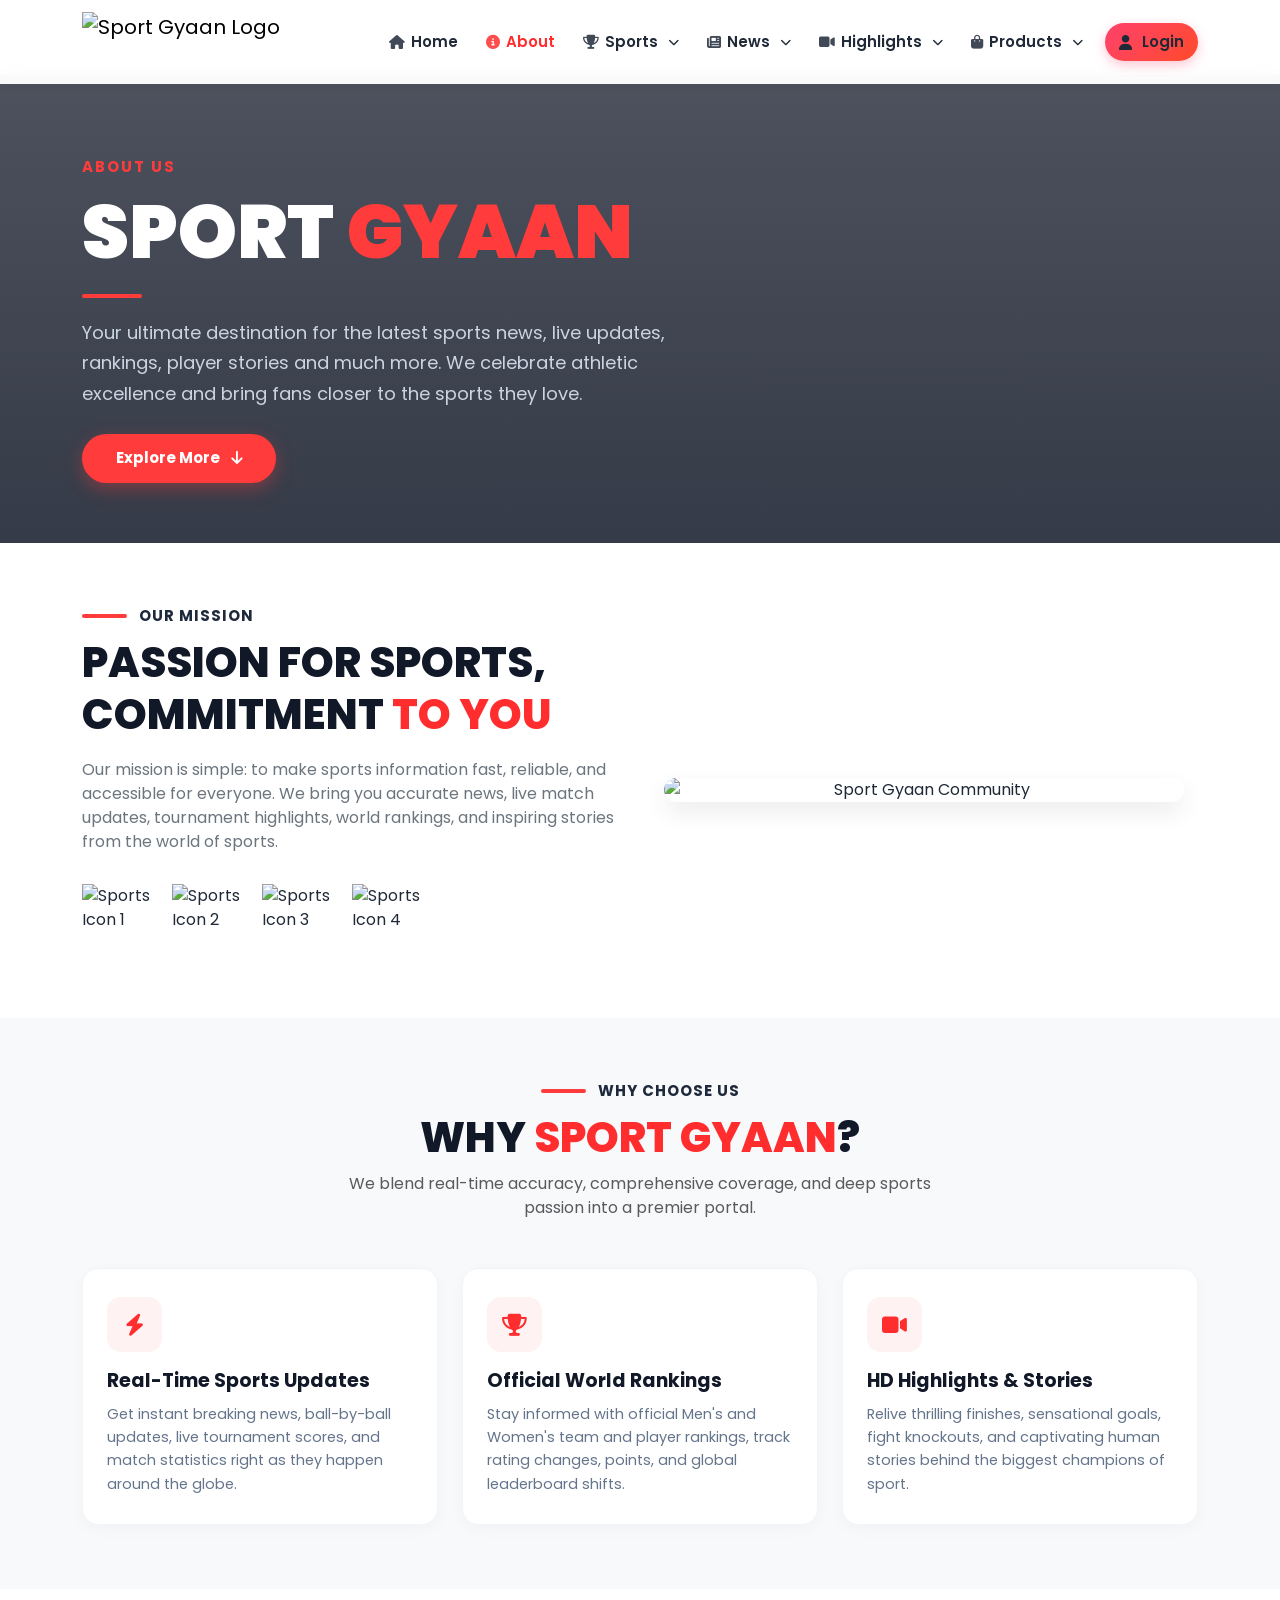
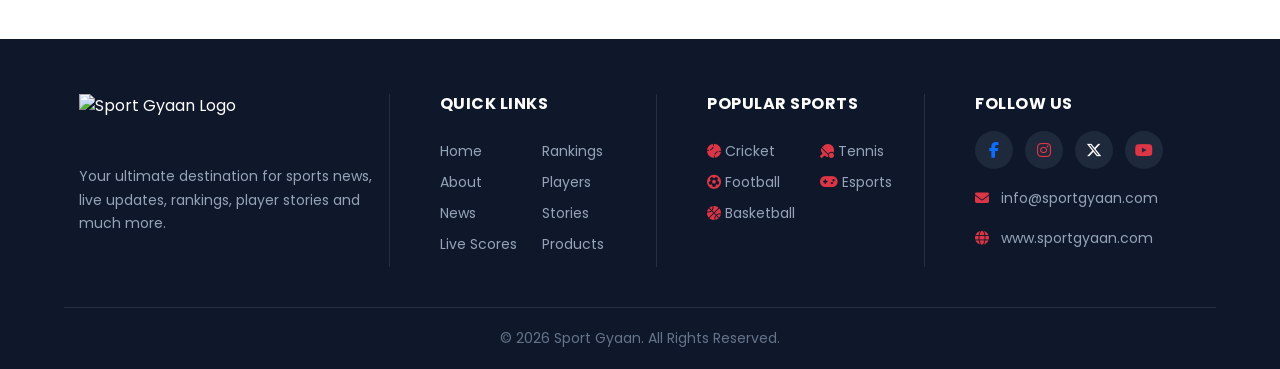
==== about.html @ 24f518ad "First upload" ====
<!DOCTYPE html>
<html lang="en">
<head>
  <meta charset="UTF-8">
  <meta name="viewport" content="width=device-width, initial-scale=1.0">
  <title>About Us - Sport Gyaan</title>

  <!-- Google Fonts: Poppins -->
  <link rel="preconnect" href="https://fonts.googleapis.com">
  <link rel="preconnect" href="https://fonts.gstatic.com" crossorigin>
  <link href="https://fonts.googleapis.com/css2?family=Poppins:wght@300;400;500;600;700;800;900&display=swap" rel="stylesheet">

  <!-- CSS Frameworks & Libraries -->
  <link href="https://cdn.jsdelivr.net/npm/bootstrap@5.3.2/dist/css/bootstrap.min.css" rel="stylesheet">
  <link rel="stylesheet" href="https://cdnjs.cloudflare.com/ajax/libs/animate.css/4.1.1/animate.min.css"/>
  <link rel="stylesheet" href="https://unpkg.com/aos@2.3.1/dist/aos.css"/>
  <link rel="stylesheet" href="https://cdnjs.cloudflare.com/ajax/libs/font-awesome/6.5.1/css/all.min.css">

  <!-- Custom Stylesheets -->
  <link rel="stylesheet" href="style.css">
  <link rel="stylesheet" href="about.css">
  <link rel="stylesheet" href="responsive-style.css">
</head>

<body>

  <!-- Navbar -->
  <nav class="navbar navbar-expand-lg fixed-top" id="navbar">
    <div class="container">
      <a class="navbar-brand" href="index.html">
        <img src="images/Sports Gyan Logo.png" class="logo" alt="Sport Gyaan Logo">
      </a>

      <!-- Clean Animated Hamburger Toggler -->
      <button class="navbar-toggler custom-toggler" type="button" data-bs-toggle="collapse" data-bs-target="#menu" aria-controls="menu" aria-expanded="false" aria-label="Toggle navigation">
        <span class="toggler-bar bar-top"></span>
        <span class="toggler-bar bar-mid"></span>
        <span class="toggler-bar bar-bot"></span>
      </button>

      <div class="collapse navbar-collapse" id="menu">
        <ul class="navbar-nav ms-auto align-items-lg-center">
          <li class="nav-item">
            <a class="nav-link" href="index.html">
              <i class="fa-solid fa-house nav-icon"></i> Home
            </a>
          </li>
          <li class="nav-item">
            <a class="nav-link active" href="about.html">
              <i class="fa-solid fa-circle-info nav-icon"></i> About
            </a>
          </li>

          <!-- Sports Dropdown with Sub-Categories -->
          <li class="nav-item dropdown custom-dropdown">
            <a class="nav-link custom-dropdown-toggle" href="#" role="button" data-bs-toggle="dropdown" aria-expanded="false">
              <i class="fa-solid fa-trophy nav-icon"></i> Sports <i class="fa-solid fa-chevron-down dropdown-arrow"></i>
            </a>
            <div class="dropdown-menu mega-menu">
              <div class="mobile-sub-accordion">
                <div class="row g-3">
                  <!-- Sub Category 1: Team & Ball Sports -->
                  <div class="col-lg-4 col-12">
                    <div class="sub-category-card">
                      <div class="sub-cat-toggle">
                        <span class="sub-cat-title">
                          <i class="fa-solid fa-futbol text-danger"></i> Team & Ball Sports
                        </span>
                        <i class="fa-solid fa-chevron-down sub-cat-chevron d-lg-none"></i>
                      </div>
                      <div class="sub-cat-content">
                        <ul class="sub-cat-list">
                          <li><a href="index.html"><i class="fa-solid fa-angle-right me-1"></i> Football</a></li>
                          <li><a href="index.html"><i class="fa-solid fa-angle-right me-1"></i> Cricket</a></li>
                          <li><a href="index.html"><i class="fa-solid fa-angle-right me-1"></i> Basketball</a></li>
                          <li><a href="index.html"><i class="fa-solid fa-angle-right me-1"></i> Hockey</a></li>
                          <li><a href="index.html"><i class="fa-solid fa-angle-right me-1"></i> Volleyball</a></li>
                          <li><a href="index.html"><i class="fa-solid fa-angle-right me-1"></i> Rugby</a></li>
                          <li><a href="index.html"><i class="fa-solid fa-angle-right me-1"></i> Baseball</a></li>
                          <li><a href="index.html"><i class="fa-solid fa-angle-right me-1"></i> Kabaddi</a></li>
                        </ul>
                      </div>
                    </div>
                  </div>

                  <!-- Sub Category 2: Racquet & Combat -->
                  <div class="col-lg-4 col-12">
                    <div class="sub-category-card">
                      <div class="sub-cat-toggle">
                        <span class="sub-cat-title">
                          <i class="fa-solid fa-hand-fist text-danger"></i> Racquet & Combat
                        </span>
                        <i class="fa-solid fa-chevron-down sub-cat-chevron d-lg-none"></i>
                      </div>
                      <div class="sub-cat-content">
                        <ul class="sub-cat-list">
                          <li><a href="index.html"><i class="fa-solid fa-angle-right me-1"></i> Tennis</a></li>
                          <li><a href="index.html"><i class="fa-solid fa-angle-right me-1"></i> Badminton</a></li>
                          <li><a href="index.html"><i class="fa-solid fa-angle-right me-1"></i> Table Tennis</a></li>
                          <li><a href="index.html"><i class="fa-solid fa-angle-right me-1"></i> Boxing</a></li>
                          <li><a href="index.html"><i class="fa-solid fa-angle-right me-1"></i> Wrestling</a></li>
                        </ul>
                      </div>
                    </div>
                  </div>

                  <!-- Sub Category 3: Outdoor & Athletics -->
                  <div class="col-lg-4 col-12">
                    <div class="sub-category-card">
                      <div class="sub-cat-toggle">
                        <span class="sub-cat-title">
                          <i class="fa-solid fa-person-running text-danger"></i> Outdoor & Athletics
                        </span>
                        <i class="fa-solid fa-chevron-down sub-cat-chevron d-lg-none"></i>
                      </div>
                      <div class="sub-cat-content">
                        <ul class="sub-cat-list">
                          <li><a href="index.html"><i class="fa-solid fa-angle-right me-1"></i> Athletics</a></li>
                          <li><a href="index.html"><i class="fa-solid fa-angle-right me-1"></i> Gymnastics</a></li>
                          <li><a href="index.html"><i class="fa-solid fa-angle-right me-1"></i> Cycling</a></li>
                          <li><a href="index.html"><i class="fa-solid fa-angle-right me-1"></i> Mountain Biking</a></li>
                          <li><a href="index.html"><i class="fa-solid fa-angle-right me-1"></i> Rock Climbing</a></li>
                        </ul>
                      </div>
                    </div>
                  </div>
                </div>
              </div>
            </div>
          </li>

          <!-- News Dropdown with Sub-Categories -->
          <li class="nav-item dropdown custom-dropdown">
            <a class="nav-link custom-dropdown-toggle" href="#" role="button" data-bs-toggle="dropdown" aria-expanded="false">
              <i class="fa-solid fa-newspaper nav-icon"></i> News <i class="fa-solid fa-chevron-down dropdown-arrow"></i>
            </a>
            <div class="dropdown-menu mega-menu">
              <div class="mobile-sub-accordion">
                <div class="row g-3">
                  <!-- Sub Category 1: By Sport -->
                  <div class="col-lg-4 col-12">
                    <div class="sub-category-card">
                      <div class="sub-cat-toggle">
                        <span class="sub-cat-title">
                          <i class="fa-solid fa-bolt text-danger"></i> By Sport News
                        </span>
                        <i class="fa-solid fa-chevron-down sub-cat-chevron d-lg-none"></i>
                      </div>
                      <div class="sub-cat-content">
                        <ul class="sub-cat-list">
                          <li><a href="index.html"><i class="fa-solid fa-angle-right me-1"></i> Football News</a></li>
                          <li><a href="index.html"><i class="fa-solid fa-angle-right me-1"></i> Cricket Updates</a></li>
                          <li><a href="index.html"><i class="fa-solid fa-angle-right me-1"></i> Basketball Wire</a></li>
                          <li><a href="index.html"><i class="fa-solid fa-angle-right me-1"></i> Tennis & Rackets</a></li>
                          <li><a href="index.html"><i class="fa-solid fa-angle-right me-1"></i> Esports Arena</a></li>
                        </ul>
                      </div>
                    </div>
                  </div>

                  <!-- Sub Category 2: Headlines & Transfers -->
                  <div class="col-lg-4 col-12">
                    <div class="sub-category-card">
                      <div class="sub-cat-toggle">
                        <span class="sub-cat-title">
                          <i class="fa-solid fa-fire text-danger"></i> Headlines & Transfers
                        </span>
                        <i class="fa-solid fa-chevron-down sub-cat-chevron d-lg-none"></i>
                      </div>
                      <div class="sub-cat-content">
                        <ul class="sub-cat-list">
                          <li><a href="index.html"><i class="fa-solid fa-angle-right me-1"></i> Breaking News</a></li>
                          <li><a href="index.html"><i class="fa-solid fa-angle-right me-1"></i> Transfer Rumors</a></li>
                          <li><a href="index.html"><i class="fa-solid fa-angle-right me-1"></i> Match Reports</a></li>
                          <li><a href="index.html"><i class="fa-solid fa-angle-right me-1"></i> Injury Bulletins</a></li>
                        </ul>
                      </div>
                    </div>
                  </div>

                  <!-- Sub Category 3: Analysis & Features -->
                  <div class="col-lg-4 col-12">
                    <div class="sub-category-card">
                      <div class="sub-cat-toggle">
                        <span class="sub-cat-title">
                          <i class="fa-solid fa-chart-line text-danger"></i> Features & Analysis
                        </span>
                        <i class="fa-solid fa-chevron-down sub-cat-chevron d-lg-none"></i>
                      </div>
                      <div class="sub-cat-content">
                        <ul class="sub-cat-list">
                          <li><a href="index.html"><i class="fa-solid fa-angle-right me-1"></i> Player Profiles</a></li>
                          <li><a href="index.html"><i class="fa-solid fa-angle-right me-1"></i> Tactical Breakdowns</a></li>
                          <li><a href="index.html"><i class="fa-solid fa-angle-right me-1"></i> Historic Legends</a></li>
                          <li><a href="index.html"><i class="fa-solid fa-angle-right me-1"></i> Exclusive Interviews</a></li>
                        </ul>
                      </div>
                    </div>
                  </div>
                </div>
              </div>
            </div>
          </li>

          <!-- Highlights Dropdown with Sub-Categories -->
          <li class="nav-item dropdown custom-dropdown">
            <a class="nav-link custom-dropdown-toggle" href="#" role="button" data-bs-toggle="dropdown" aria-expanded="false">
              <i class="fa-solid fa-video nav-icon"></i> Highlights <i class="fa-solid fa-chevron-down dropdown-arrow"></i>
            </a>
            <div class="dropdown-menu mega-menu">
              <div class="mobile-sub-accordion">
                <div class="row g-3">
                  <!-- Sub Category 1: Match Highlights -->
                  <div class="col-lg-4 col-12">
                    <div class="sub-category-card">
                      <div class="sub-cat-toggle">
                        <span class="sub-cat-title">
                          <i class="fa-solid fa-circle-play text-danger"></i> Match Highlights
                        </span>
                        <i class="fa-solid fa-chevron-down sub-cat-chevron d-lg-none"></i>
                      </div>
                      <div class="sub-cat-content">
                        <ul class="sub-cat-list">
                          <li><a href="index.html#section3"><i class="fa-solid fa-angle-right me-1"></i> Cricket IPL & T20s</a></li>
                          <li><a href="index.html#section3"><i class="fa-solid fa-angle-right me-1"></i> Football Leagues</a></li>
                          <li><a href="index.html#section3"><i class="fa-solid fa-angle-right me-1"></i> NBA Basketball</a></li>
                          <li><a href="index.html#section3"><i class="fa-solid fa-angle-right me-1"></i> UFC & Boxing Fights</a></li>
                        </ul>
                      </div>
                    </div>
                  </div>

                  <!-- Sub Category 2: Major Tournaments -->
                  <div class="col-lg-4 col-12">
                    <div class="sub-category-card">
                      <div class="sub-cat-toggle">
                        <span class="sub-cat-title">
                          <i class="fa-solid fa-earth-americas text-danger"></i> Tournaments
                        </span>
                        <i class="fa-solid fa-chevron-down sub-cat-chevron d-lg-none"></i>
                      </div>
                      <div class="sub-cat-content">
                        <ul class="sub-cat-list">
                          <li><a href="index.html"><i class="fa-solid fa-angle-right me-1"></i> FIFA World Cup 2026</a></li>
                          <li><a href="index.html"><i class="fa-solid fa-angle-right me-1"></i> Winter Olympics 2026</a></li>
                          <li><a href="index.html"><i class="fa-solid fa-angle-right me-1"></i> AVC Volleyball Cup</a></li>
                        </ul>
                      </div>
                    </div>
                  </div>

                  <!-- Sub Category 3: Top Moments -->
                  <div class="col-lg-4 col-12">
                    <div class="sub-category-card">
                      <div class="sub-cat-toggle">
                        <span class="sub-cat-title">
                          <i class="fa-solid fa-star text-danger"></i> Viral Moments
                        </span>
                        <i class="fa-solid fa-chevron-down sub-cat-chevron d-lg-none"></i>
                      </div>
                      <div class="sub-cat-content">
                        <ul class="sub-cat-list">
                          <li><a href="index.html"><i class="fa-solid fa-angle-right me-1"></i> Top 10 Goals</a></li>
                          <li><a href="index.html"><i class="fa-solid fa-angle-right me-1"></i> Great Catches</a></li>
                          <li><a href="index.html"><i class="fa-solid fa-angle-right me-1"></i> Knockouts of Month</a></li>
                        </ul>
                      </div>
                    </div>
                  </div>
                </div>
              </div>
            </div>
          </li>

          <!-- Products Dropdown with Sub-Categories -->
          <li class="nav-item dropdown custom-dropdown">
            <a class="nav-link custom-dropdown-toggle" href="#" role="button" data-bs-toggle="dropdown" aria-expanded="false">
              <i class="fa-solid fa-bag-shopping nav-icon"></i> Products <i class="fa-solid fa-chevron-down dropdown-arrow"></i>
            </a>
            <div class="dropdown-menu mega-menu">
              <div class="mobile-sub-accordion">
                <div class="row g-3">
                  <div class="col-lg-4 col-12">
                    <div class="sub-category-card">
                      <div class="sub-cat-toggle">
                        <span class="sub-cat-title">
                          <i class="fa-solid fa-shirt text-danger"></i> Sportswear
                        </span>
                        <i class="fa-solid fa-chevron-down sub-cat-chevron d-lg-none"></i>
                      </div>
                      <div class="sub-cat-content">
                        <ul class="sub-cat-list">
                          <li><a href="#"><i class="fa-solid fa-angle-right me-1"></i> Official Jerseys</a></li>
                          <li><a href="#"><i class="fa-solid fa-angle-right me-1"></i> Training Kits</a></li>
                          <li><a href="#"><i class="fa-solid fa-angle-right me-1"></i> Tracksuits & Hoodies</a></li>
                        </ul>
                      </div>
                    </div>
                  </div>

                  <div class="col-lg-4 col-12">
                    <div class="sub-category-card">
                      <div class="sub-cat-toggle">
                        <span class="sub-cat-title">
                          <i class="fa-solid fa-baseball-bat-ball text-danger"></i> Equipment & Gear
                        </span>
                        <i class="fa-solid fa-chevron-down sub-cat-chevron d-lg-none"></i>
                      </div>
                      <div class="sub-cat-content">
                        <ul class="sub-cat-list">
                          <li><a href="#"><i class="fa-solid fa-angle-right me-1"></i> Cricket Bats & Kits</a></li>
                          <li><a href="#"><i class="fa-solid fa-angle-right me-1"></i> Footballs & Gloves</a></li>
                          <li><a href="#"><i class="fa-solid fa-angle-right me-1"></i> Racquets & Shuttles</a></li>
                        </ul>
                      </div>
                    </div>
                  </div>

                  <div class="col-lg-4 col-12">
                    <div class="sub-category-card">
                      <div class="sub-cat-toggle">
                        <span class="sub-cat-title">
                          <i class="fa-solid fa-shoe-prints text-danger"></i> Footwear & More
                        </span>
                        <i class="fa-solid fa-chevron-down sub-cat-chevron d-lg-none"></i>
                      </div>
                      <div class="sub-cat-content">
                        <ul class="sub-cat-list">
                          <li><a href="#"><i class="fa-solid fa-angle-right me-1"></i> Turf & Cleats</a></li>
                          <li><a href="#"><i class="fa-solid fa-angle-right me-1"></i> Running Shoes</a></li>
                          <li><a href="#"><i class="fa-solid fa-angle-right me-1"></i> Gym Bags & Bottles</a></li>
                        </ul>
                      </div>
                    </div>
                  </div>
                </div>
              </div>
            </div>
          </li>

          <!-- Desktop Login Nav Item -->
          <li class="nav-item d-none d-lg-block ms-lg-2">
            <a class="nav-link nav-login-btn text-white" href="#">
              <i class="fa-solid fa-user me-1"></i> Login
            </a>
          </li>
        </ul>

        <!-- Mobile Login Button -->
        <div class="mobile-login-box d-lg-none">
          <a href="#" class="btn-login-mobile">
            <i class="fa-solid fa-user"></i> Login / Sign In
          </a>
        </div>
      </div>
    </div>
  </nav>

  <!-- About Banner Section -->
  <section class="contact-banner">
    <div class="container">
      <div class="row align-items-center">
        <div class="col-lg-7 col-12">
          <span class="sub-title">ABOUT US</span>
          <h1 class="mission-heading">
            SPORT <span>GYAAN</span>
          </h1>
          <div class="line"></div>
          <p>
            Your ultimate destination for the latest sports news, live updates, rankings, player stories and much more. We celebrate athletic excellence and bring fans closer to the sports they love.
          </p>
          <a href="#mission" class="btn-about">
            Explore More <i class="fa-solid fa-arrow-down ms-2"></i>
          </a>
        </div>
      </div>
    </div>
  </section>

  <!-- Mission Section (Fixed 200px margin bug) -->
  <section class="py-5" id="mission">
    <div class="container py-3">
      <div class="row align-items-center g-5">
        <div class="col-lg-6 col-12">
          <div class="title-tag">
            <span></span>
            <h6>OUR MISSION</h6>
          </div>
          <h2 class="mission-title">
            PASSION FOR SPORTS, <br> COMMITMENT <span>TO YOU</span>
          </h2>
          <p class="text-secondary mt-3">
            Our mission is simple: to make sports information fast, reliable, and accessible for everyone. We bring you accurate news, live match updates, tournament highlights, world rankings, and inspiring stories from the world of sports.
          </p>

          <!-- Partner/Category Icons -->
          <div class="partner-icons">
            <img src="images/01.png" class="icon" alt="Sports Icon 1">
            <img src="images/02.png" class="icon" alt="Sports Icon 2">
            <img src="images/03.png" class="icon" alt="Sports Icon 3">
            <img src="images/04.png" class="icon" alt="Sports Icon 4">
          </div>
        </div>

        <div class="col-lg-6 col-12">
          <div class="sports-grid text-center">
            <img src="images/image 1.jpg" class="img-fluid" alt="Sport Gyaan Community">
          </div>
        </div>
      </div>
    </div>
  </section>

  <!-- Why Sport Gyaan Section -->
  <section class="py-5 bg-light">
    <div class="container py-3">
      <div class="text-center mb-5">
        <div class="title-tag justify-content-center">
          <span></span>
          <h6>WHY CHOOSE US</h6>
        </div>
        <h2 class="mission-title">
          WHY <span>SPORT GYAAN</span>?
        </h2>
        <p class="text-muted mt-2" style="max-width: 600px; margin: 0 auto;">
          We blend real-time accuracy, comprehensive coverage, and deep sports passion into a premier portal.
        </p>
      </div>

      <div class="row g-4">
        <div class="col-lg-4 col-md-6 col-12">
          <div class="value-card">
            <div class="value-icon">
              <i class="fa-solid fa-bolt"></i>
            </div>
            <h4>Real-Time Sports Updates</h4>
            <p>Get instant breaking news, ball-by-ball updates, live tournament scores, and match statistics right as they happen around the globe.</p>
          </div>
        </div>

        <div class="col-lg-4 col-md-6 col-12">
          <div class="value-card">
            <div class="value-icon">
              <i class="fa-solid fa-trophy"></i>
            </div>
            <h4>Official World Rankings</h4>
            <p>Stay informed with official Men's and Women's team and player rankings, track rating changes, points, and global leaderboard shifts.</p>
          </div>
        </div>

        <div class="col-lg-4 col-md-6 col-12">
          <div class="value-card">
            <div class="value-icon">
              <i class="fa-solid fa-video"></i>
            </div>
            <h4>HD Highlights & Stories</h4>
            <p>Relive thrilling finishes, sensational goals, fight knockouts, and captivating human stories behind the biggest champions of sport.</p>
          </div>
        </div>
      </div>
    </div>
  </section>

  <!-- Footer -->
  <footer class="footer">
    <div class="footer-container">
      <!-- Logo & Bio -->
      <div class="footer-box">
        <a class="navbar-brand" href="index.html">
          <img src="images/Sports Gyan Logo.png" class="footer-logo-img" alt="Sport Gyaan Logo">
        </a>
        <p>
          Your ultimate destination for sports news, live updates, rankings, player stories and much more.
        </p>
      </div>

      <!-- Quick Links -->
      <div class="footer-box">
        <h3>QUICK LINKS</h3>
        <div class="links">
          <ul>
            <li><a href="index.html">Home</a></li>
            <li><a href="about.html">About</a></li>
            <li><a href="#">News</a></li>
            <li><a href="#">Live Scores</a></li>
          </ul>
          <ul>
            <li><a href="#">Rankings</a></li>
            <li><a href="#">Players</a></li>
            <li><a href="#">Stories</a></li>
            <li><a href="#">Products</a></li>
          </ul>
        </div>
      </div>

      <!-- Popular Sports -->
      <div class="footer-box">
        <h3>POPULAR SPORTS</h3>
        <div class="links">
          <ul>
            <li><i class="fa-solid fa-baseball text-danger"></i> Cricket</li>
            <li><i class="fa-solid fa-futbol text-danger"></i> Football</li>
            <li><i class="fa-solid fa-basketball text-danger"></i> Basketball</li>
          </ul>
          <ul>
            <li><i class="fa-solid fa-table-tennis-paddle-ball text-danger"></i> Tennis</li>
            <li><i class="fa-solid fa-gamepad text-danger"></i> Esports</li>
          </ul>
        </div>
      </div>

      <!-- Social & Contact -->
      <div class="footer-box">
        <h3>FOLLOW US</h3>
        <div class="social">
          <a href="#" aria-label="Facebook"><i class="fab fa-facebook-f text-primary"></i></a>
          <a href="https://www.instagram.com/sportgyaan_official/" target="_blank" aria-label="Instagram"><i class="fab fa-instagram text-danger"></i></a>
          <a href="#" aria-label="X Twitter"><i class="fab fa-x-twitter text-white"></i></a>
          <a href="#" aria-label="YouTube"><i class="fab fa-youtube text-danger"></i></a>
        </div>
        <p class="mb-1"><i class="fa-solid fa-envelope me-2 text-danger"></i> info@sportgyaan.com</p>
        <p><i class="fa-solid fa-globe me-2 text-danger"></i> www.sportgyaan.com</p>
      </div>
    </div>

    <div class="copyright">
      &#169; 2026 Sport Gyaan. All Rights Reserved.
    </div>
  </footer>

  <!-- Scripts -->
  <script src="https://cdn.jsdelivr.net/npm/bootstrap@5.3.2/dist/js/bootstrap.bundle.min.js"></script>
  <script src="https://unpkg.com/aos@2.3.1/dist/aos.js"></script>
  <script>
    AOS.init({
      duration: 1000,
      once: true
    });
  </script>
  <script src="script.js"></script>

</body>
</html>
---- style.css ----
@import url('https://fonts.googleapis.com/css2?family=Poppins:wght@300;400;500;600;700;800;900&display=swap');

* {
  box-sizing: border-box;
}

body {
  font-family: 'Poppins', sans-serif;
  background-color: #ffffff;
  color: #1f2937;
  overflow-x: hidden;
  margin: 0;
  padding: 0;
}

/* Base Link Styling */
a {
  text-decoration: none;
  transition: all 0.3s ease;
}

/* Button */
.btn-main {
  background: linear-gradient(135deg, #ff416c, #ff4b2b);
  color: #ffffff !important;
  border: none;
  padding: 13px 34px;
  font-weight: 600;
  border-radius: 30px;
  box-shadow: 0 4px 15px rgba(255, 65, 108, 0.35);
  display: inline-block;
  cursor: pointer;
  transition: all 0.3s ease;
}

.btn-main:hover {
  transform: translateY(-2px);
  box-shadow: 0 8px 25px rgba(255, 65, 108, 0.45);
  color: #ffffff !important;
}

.navbar-nav .nav-link.nav-login-btn:hover {
  color: #ffffff !important;
}

/* Services / Highlights */
.services {
  padding: 70px 0;
}

.service-card {
  background: #ffffff;
  border: 1px solid #f1f5f9;
  border-radius: 16px;
  padding: 22px;
  text-align: left;
  transition: 0.3s;
  box-shadow: 0 5px 15px rgba(0, 0, 0, 0.04);
  height: 100%;
}

.service-card:hover {
  transform: translateY(-6px);
  box-shadow: 0 12px 25px rgba(0, 0, 0, 0.08);
}

.service-card img {
  width: 100%;
  height: 200px;
  object-fit: cover;
  border-radius: 10px;
}

.service-card h4 {
  font-size: 18px;
  margin-top: 15px;
  font-weight: 700;
  color: #111827;
}

.service-card p {
  font-size: 14px;
  color: #64748b;
  line-height: 1.6;
  margin-top: 8px;
  margin-bottom: 0;
}

/* About / Feature Section */
.about {
  background: #f8fafc;
  padding: 60px 0;
}

.about h2 {
  font-weight: 800;
  color: #111827;
}

.about p {
  color: #4b5563;
  line-height: 1.8;
  font-size: 16px;
  margin-top: 15px;
}

/* Keyframes */
@keyframes floatImg {
  0% {
    transform: translateY(0px);
  }
  50% {
    transform: translateY(-16px);
  }
  100% {
    transform: translateY(0px);
  }
}
---- about.css ----
@import url('https://fonts.googleapis.com/css2?family=Poppins:wght@300;400;500;600;700;800;900&display=swap');

* {
  box-sizing: border-box;
}

body {
  font-family: 'Poppins', sans-serif;
  background-color: #ffffff;
  color: #1f2937;
  overflow-x: hidden;
  margin: 0;
  padding: 0;
}

/* About Page Specific Styles */
.about-hero {
  background: #07101d;
  padding: 90px 0;
  overflow: hidden;
}

.sub-title {
  color: #ff2d2d;
  font-size: 16px;
  font-weight: 700;
  letter-spacing: 2px;
}

.contact-banner {
  background: linear-gradient(rgba(17, 24, 39, 0.75), rgba(17, 24, 39, 0.85)),
              url('images/011.png') no-repeat center center;
  background-size: cover;
  min-height: 440px;
  display: flex;
  align-items: center;
  color: white;
  margin-top: 75px;
  padding: 80px 0 60px;
}

.contact-banner h1 {
  font-size: clamp(34px, 7vw, 75px);
  color: #ffffff;
  font-weight: 900;
  line-height: 1.15;
  margin-top: 10px;
}

.contact-banner h1 span {
  color: #ff2d2d;
}

.line {
  width: 60px;
  height: 4px;
  background: #ff2d2d;
  margin: 20px 0;
  border-radius: 2px;
}

.contact-banner p {
  color: #d1d5db;
  font-size: clamp(15px, 2vw, 18px);
  line-height: 1.7;
  margin-bottom: 30px;
}

.btn-about {
  display: inline-block;
  background: #ff2d2d;
  color: #ffffff;
  padding: 13px 34px;
  border-radius: 30px;
  font-weight: 700;
  font-size: 15px;
  transition: all 0.3s ease;
  box-shadow: 0 4px 15px rgba(255, 45, 45, 0.3);
}

.btn-about:hover {
  background: #ffffff;
  color: #111827;
  transform: translateY(-2px);
}

/* Mission & Why Choose Us */
.title-tag {
  display: flex;
  align-items: center;
  gap: 12px;
  margin-bottom: 12px;
}

.title-tag span {
  width: 45px;
  height: 4px;
  background: #e91e63;
  border-radius: 2px;
}

.title-tag h6 {
  margin: 0;
  font-size: 15px;
  font-weight: 700;
  color: #1f2937;
  letter-spacing: 1px;
}

.mission-title {
  font-weight: 800;
  font-size: clamp(24px, 4.5vw, 42px);
  color: #111827;
  line-height: 1.25;
}

.mission-title span {
  color: #ff2d2d;
}

.sports-grid {
  width: 100%;
  margin-top: 20px;
}

.sports-grid img {
  width: 100%;
  max-width: 520px;
  height: auto;
  object-fit: cover;
  border-radius: 16px;
  display: block;
  margin: 0 auto;
  box-shadow: 0 10px 30px rgba(0, 0, 0, 0.08);
}

.partner-icons {
  display: flex;
  flex-wrap: wrap;
  align-items: center;
  gap: 20px;
  margin-top: 25px;
}

.partner-icons .icon {
  width: 70px;
  height: 70px;
  object-fit: contain;
  transition: transform 0.3s ease;
}

.partner-icons .icon:hover {
  transform: scale(1.1);
}

/* Feature/Value Cards */
.value-card {
  background: #ffffff;
  border: 1px solid #f1f5f9;
  border-radius: 16px;
  padding: 28px 24px;
  text-align: left;
  transition: all 0.3s ease;
  box-shadow: 0 4px 15px rgba(0, 0, 0, 0.03);
  height: 100%;
}

.value-card:hover {
  transform: translateY(-6px);
  box-shadow: 0 12px 25px rgba(0, 0, 0, 0.08);
  border-color: #fecdd3;
}

.value-card .value-icon {
  width: 55px;
  height: 55px;
  border-radius: 14px;
  background: #fef2f2;
  color: #ff2d2d;
  display: flex;
  align-items: center;
  justify-content: center;
  font-size: 22px;
  margin-bottom: 18px;
}

.value-card h4 {
  font-size: 19px;
  font-weight: 700;
  color: #111827;
  margin-bottom: 10px;
}

.value-card p {
  font-size: 14.5px;
  color: #64748b;
  line-height: 1.6;
  margin: 0;
}
---- responsive-style.css ----
/* ==========================================================================
   Sport Gyaan - Responsive & Clean Navigation Stylesheet
   ========================================================================== */

:root {
  --primary-color: #ff2d2d;
  --primary-gradient: linear-gradient(135deg, #ff416c, #ff4b2b);
  --dark-color: #111827;
  --text-color: #4b5563;
  --text-muted: #6b7280;
  --bg-light: #f8fafc;
  --border-color: #e5e7eb;
  --nav-height: 75px;
  --nav-height-mobile: 65px;
  --transition: all 0.3s cubic-bezier(0.4, 0, 0.2, 1);
}

/* Global overflow protection */
html, body {
  overflow-x: hidden !important;
  width: 100%;
  position: relative;
  font-family: 'Poppins', sans-serif !important;
}

*, *::before, *::after {
  box-sizing: border-box;
}

img {
  max-width: 100%;
  height: auto;
}

a {
  text-decoration: none;
}

/* ==========================================================================
   NAVBAR & BRAND
   ========================================================================== */

.navbar {
  padding: 12px 0;
  transition: var(--transition);
  background: rgba(255, 255, 255, 0.96);
  backdrop-filter: blur(10px);
  -webkit-backdrop-filter: blur(10px);
  z-index: 1050;
  box-shadow: 0 1px 10px rgba(0, 0, 0, 0.05);
}

.navbar-scroll {
  background: #ffffff !important;
  box-shadow: 0 4px 20px rgba(0, 0, 0, 0.08) !important;
  padding: 8px 0 !important;
}

.navbar-brand {
  display: flex;
  align-items: center;
  padding: 0;
}

.navbar-brand img.logo {
  height: 60px !important;
  width: auto;
  object-fit: contain;
  transition: var(--transition);
}

/* Main Nav Links */
.navbar-nav .nav-link {
  color: #1f2937 !important;
  font-weight: 600;
  font-size: 15px;
  padding: 8px 14px !important;
  border-radius: 8px;
  display: inline-flex;
  align-items: center;
  gap: 6px;
  transition: var(--transition);
}

.navbar-nav .nav-link:hover,
.navbar-nav .nav-link:focus,
.navbar-nav .nav-link.active {
  color: var(--primary-color) !important;
}

.nav-link i.nav-icon {
  font-size: 14px;
  opacity: 0.85;
}

.dropdown-arrow {
  font-size: 11px;
  margin-left: 4px;
  transition: transform 0.3s ease;
}

/* ==========================================================================
   DESKTOP DROPDOWN MEGA-MENU (Min-width: 992px)
   ========================================================================== */

@media (min-width: 992px) {
  .dropdown:hover > .dropdown-menu,
  .dropdown-menu.show {
    display: block !important;
    opacity: 1 !important;
    visibility: visible !important;
    transform: translateX(-50%) translateY(0) !important;
  }

  .dropdown-menu {
    display: block;
    opacity: 0;
    visibility: hidden;
    transform: translateY(12px);
    transition: all 0.25s cubic-bezier(0.16, 1, 0.3, 1);
  }

  .mega-menu {
    width: 820px !important;
    left: 50% !important;
    transform: translateX(-50%) translateY(12px) !important;
    border-radius: 16px !important;
    border: 1px solid #f1f5f9 !important;
    box-shadow: 0 20px 40px -10px rgba(0, 0, 0, 0.12), 0 0 1px rgba(0, 0, 0, 0.08) !important;
    padding: 22px !important;
    background: #ffffff !important;
  }

  .dropdown:hover > .mega-menu,
  .mega-menu.show {
    transform: translateX(-50%) translateY(0) !important;
  }

  .sub-category-card {
    background: #f8fafc;
    border-radius: 12px;
    padding: 16px;
    height: 100%;
    border: 1px solid #edf2f7;
    transition: var(--transition);
  }

  .sub-category-card:hover {
    background: #f1f5f9;
    border-color: #e2e8f0;
  }

  .sub-cat-toggle {
    cursor: default !important;
    padding: 0 !important;
    background: transparent !important;
  }

  .sub-cat-toggle:hover {
    background: transparent !important;
  }

  .sub-cat-title {
    font-size: 13.5px;
    font-weight: 700;
    text-transform: uppercase;
    letter-spacing: 0.6px;
    color: var(--primary-color);
    margin-bottom: 12px;
    display: flex;
    align-items: center;
    gap: 8px;
    padding-bottom: 8px;
    border-bottom: 2px solid #e2e8f0;
  }

  .sub-cat-content {
    display: block !important;
    padding: 0 !important;
    background: transparent !important;
    border-top: none !important;
  }

  .sub-cat-list {
    list-style: none;
    padding: 0;
    margin: 0;
  }

  .sub-cat-list li {
    margin-bottom: 4px;
  }

  .sub-cat-list a {
    display: block;
    padding: 6px 8px;
    color: #4b5563;
    font-size: 13.5px;
    font-weight: 500;
    border-radius: 6px;
    transition: var(--transition);
  }

  .sub-cat-list a:hover {
    color: var(--primary-color);
    background: #ffffff;
    padding-left: 12px;
    box-shadow: 0 2px 6px rgba(0, 0, 0, 0.04);
  }

  .nav-login-btn {
    background: var(--primary-gradient);
    color: white !important;
    padding: 8px 22px !important;
    border-radius: 25px !important;
    box-shadow: 0 4px 12px rgba(255, 65, 108, 0.3);
  }

  .nav-login-btn:hover {
    color: white !important;
    transform: translateY(-2px);
    box-shadow: 0 6px 18px rgba(255, 65, 108, 0.4);
  }
}

/* ==========================================================================
   CUSTOM HAMBURGER TOGGLER
   ========================================================================== */

.custom-toggler {
  border: 1.5px solid rgba(0, 0, 0, 0.08) !important;
  background: #ffffff !important;
  width: 44px;
  height: 44px;
  border-radius: 10px;
  padding: 9px;
  display: flex;
  flex-direction: column;
  justify-content: space-around;
  align-items: center;
  cursor: pointer;
  transition: var(--transition);
  box-shadow: 0 2px 8px rgba(0, 0, 0, 0.04);
}

.custom-toggler:focus {
  outline: none;
  box-shadow: 0 0 0 3px rgba(255, 65, 108, 0.25) !important;
}

.toggler-bar {
  display: block;
  width: 22px;
  height: 2.2px;
  background-color: #1f2937;
  border-radius: 4px;
  transition: all 0.35s cubic-bezier(0.68, -0.6, 0.32, 1.6);
  transform-origin: center;
}

/* Animate Hamburger into 'X' when Open */
.custom-toggler[aria-expanded="true"] .bar-top,
.custom-toggler.is-active .bar-top {
  transform: translateY(6.5px) rotate(45deg);
  background-color: var(--primary-color);
}

.custom-toggler[aria-expanded="true"] .bar-mid,
.custom-toggler.is-active .bar-mid {
  opacity: 0;
  transform: scaleX(0);
}

.custom-toggler[aria-expanded="true"] .bar-bot,
.custom-toggler.is-active .bar-bot {
  transform: translateY(-6.5px) rotate(-45deg);
  background-color: var(--primary-color);
}

/* ==========================================================================
   MOBILE MENU DRAWER & DROPDOWN ACCORDION (Max-width: 991.98px)
   ========================================================================== */

@media (max-width: 991.98px) {
  .navbar-brand img.logo {
    height: 46px !important;
  }

  .navbar {
    padding: 8px 0;
    background: #ffffff !important;
  }

  .navbar-collapse {
    background: #ffffff;
    padding: 16px 18px 24px;
    border-radius: 0 0 20px 20px;
    box-shadow: 0 16px 36px rgba(0, 0, 0, 0.12);
    max-height: calc(100vh - 75px);
    overflow-y: auto;
    -webkit-overflow-scrolling: touch;
    margin-top: 8px;
    border-top: 1px solid #f1f5f9;
  }

  .navbar-nav .nav-item {
    margin-bottom: 6px;
    border-bottom: 1px solid #f8fafc;
  }

  .navbar-nav .nav-link {
    width: 100%;
    padding: 12px 14px !important;
    font-size: 15px;
    display: flex;
    justify-content: space-between;
    align-items: center;
    border-radius: 10px;
    color: #1f2937 !important;
  }

  .navbar-nav .nav-link:hover,
  .navbar-nav .nav-link:active {
    background: #fef2f2;
    color: var(--primary-color) !important;
  }

  /* Dropdown container on mobile */
  .custom-dropdown .dropdown-menu {
    border: none;
    box-shadow: none;
    background: transparent;
    padding: 4px 0 10px 0;
    width: 100% !important;
    margin: 0;
    float: none;
    display: none;
  }

  .custom-dropdown.show .dropdown-menu {
    display: block;
    animation: fadeInSlide 0.25s ease-out;
  }

  .custom-dropdown.show .dropdown-arrow {
    transform: rotate(180deg);
    color: var(--primary-color);
  }

  /* Sub-Category Accordion Cards on Mobile */
  .mobile-sub-accordion {
    background: #f8fafc;
    border: 1px solid #eef2f6;
    border-radius: 12px;
    padding: 8px;
    margin-top: 4px;
  }

  .sub-category-card {
    background: #ffffff;
    border: 1px solid #e2e8f0;
    border-radius: 10px;
    margin-bottom: 8px;
    overflow: hidden;
    transition: var(--transition);
  }

  .sub-category-card:last-child {
    margin-bottom: 0;
  }

  /* Sub-Category Clickable Header */
  .sub-cat-toggle {
    display: flex;
    justify-content: space-between;
    align-items: center;
    padding: 11px 14px;
    cursor: pointer;
    user-select: none;
    font-weight: 600;
    font-size: 14px;
    color: #1e293b;
    background: #ffffff;
    transition: var(--transition);
  }

  .sub-cat-toggle:hover,
  .sub-cat-toggle.active {
    color: var(--primary-color);
    background: #fff5f5;
  }

  .sub-cat-title {
    margin: 0;
    display: flex;
    align-items: center;
    gap: 8px;
    font-size: 13.5px;
  }

  .sub-cat-chevron {
    font-size: 12px;
    transition: transform 0.3s ease;
    color: #94a3b8;
  }

  .sub-cat-toggle.active .sub-cat-chevron {
    transform: rotate(180deg);
    color: var(--primary-color);
  }

  /* Sub-Category Collapsible Item List */
  .sub-cat-content {
    display: none;
    padding: 6px 14px 12px 14px;
    background: #fafafa;
    border-top: 1px dashed #e2e8f0;
  }

  .sub-cat-content.show {
    display: block;
    animation: fadeInSlide 0.2s ease-out;
  }

  .sub-cat-list {
    list-style: none;
    padding: 0;
    margin: 0;
    display: grid;
    grid-template-columns: repeat(2, 1fr);
    gap: 4px;
  }

  @media (max-width: 480px) {
    .sub-cat-list {
      grid-template-columns: 1fr;
    }
  }

  .sub-cat-list a {
    display: block;
    padding: 7px 10px;
    font-size: 13px;
    font-weight: 500;
    color: #4b5563;
    border-radius: 6px;
    transition: var(--transition);
  }

  .sub-cat-list a:hover,
  .sub-cat-list a:active {
    color: var(--primary-color);
    background: #ffffff;
    padding-left: 14px;
  }

  /* Mobile Login Button */
  .mobile-login-box {
    padding-top: 12px;
    margin-top: 10px;
    border-top: 1px solid #f1f5f9;
  }

  .btn-login-mobile {
    display: flex;
    align-items: center;
    justify-content: center;
    gap: 8px;
    width: 100%;
    padding: 12px;
    border-radius: 30px;
    background: var(--primary-gradient);
    color: white !important;
    font-weight: 600;
    font-size: 15px;
    box-shadow: 0 4px 15px rgba(255, 65, 108, 0.25);
    text-align: center;
  }
}

@keyframes fadeInSlide {
  from {
    opacity: 0;
    transform: translateY(-8px);
  }
  to {
    opacity: 1;
    transform: translateY(0);
  }
}

/* ==========================================================================
   HERO SECTION RESPONSIVENESS
   ========================================================================== */

.hero {
  min-height: 90vh;
  height: auto !important;
  background: url('images/bg.png') no-repeat center center;
  background-size: cover;
  display: flex;
  align-items: center;
  padding: 130px 0 70px;
  position: relative;
}

.hero h1 {
  font-size: clamp(30px, 5.5vw, 65px);
  font-weight: 800;
  line-height: 1.15;
  color: #111827;
  letter-spacing: -0.5px;
}

.hero p {
  font-size: clamp(15px, 2.2vw, 19px);
  margin-top: 18px;
  color: #4b5563;
  line-height: 1.7;
  max-width: 580px;
  text-align: left !important;
}

.hero-img {
  width: 100%;
  max-width: 620px;
  height: auto;
  display: block;
  margin: 0 auto;
  animation: floatImg 4s ease-in-out infinite;
}

@media (max-width: 991.98px) {
  .hero {
    min-height: auto;
    padding: 100px 0 50px;
    text-align: center;
  }

  .hero p {
    margin: 15px auto 0;
    text-align: center !important;
  }

  .hero-img {
    max-width: 80%;
    margin-top: 35px;
  }
}

@media (max-width: 575.98px) {
  .hero {
    padding: 85px 0 35px;
  }

  .hero-img {
    max-width: 95%;
  }

  .btn-main {
    padding: 12px 28px;
    font-size: 15px;
  }
}

/* ==========================================================================
   TOP STORIES / NEWS CONTAINER RESPONSIVENESS (Fixes 900px & 150px bug)
   ========================================================================== */

.top-stories-section {
  padding: 50px 0 30px;
}

.top-header {
  display: flex;
  justify-content: space-between;
  align-items: center;
  margin-bottom: 25px;
  padding: 0 5px;
}

.top-header h2 {
  font-size: clamp(22px, 3.5vw, 32px);
  font-weight: 800;
  color: #111827;
  margin: 0;
}

.see-all {
  text-decoration: none;
  font-size: 16px;
  color: var(--primary-color);
  font-weight: 700;
  display: flex;
  align-items: center;
  gap: 8px;
  transition: var(--transition);
}

.see-all:hover {
  color: #e02424;
  gap: 12px;
}

/* Responsive Grid for Stories */
.news-container {
  display: grid;
  grid-template-columns: 1.35fr 1fr;
  gap: 30px;
  padding: 0 !important;
  margin: 0 !important;
  width: 100%;
}

.left-news {
  margin: 0 !important;
  width: 100%;
}

.left-news a {
  display: block;
  overflow: hidden;
  border-radius: 14px;
}

.left-news img {
  width: 100% !important;
  height: 380px !important;
  object-fit: cover !important;
  border-radius: 14px !important;
  margin-left: 0 !important;
  transition: transform 0.4s ease;
}

.left-news:hover img {
  transform: scale(1.02);
}

.left-news h2 {
  font-size: clamp(20px, 2.5vw, 26px);
  font-weight: 700;
  color: #111827;
  margin-top: 18px !important;
  margin-left: 0 !important;
  line-height: 1.35;
}

.left-news p {
  color: #6b7280;
  font-size: 15px;
  line-height: 1.7;
  margin-top: 10px;
  margin-left: 0 !important;
  text-align: left !important;
}

.right-news {
  width: 100% !important;
  margin-left: 0 !important;
  display: flex;
  flex-direction: column;
  gap: 16px;
}

.news-item {
  display: flex;
  align-items: center;
  gap: 16px;
  padding: 12px;
  border-radius: 12px;
  background: #ffffff;
  border: 1px solid #f1f5f9;
  transition: var(--transition);
}

.news-item:hover {
  background: #f8fafc;
  border-color: #e2e8f0;
  transform: translateY(-2px);
  box-shadow: 0 6px 15px rgba(0, 0, 0, 0.04);
}

.news-item a {
  flex-shrink: 0;
  overflow: hidden;
  border-radius: 8px;
}

.news-item img {
  width: 120px !important;
  height: 85px !important;
  object-fit: cover !important;
  border-radius: 8px !important;
  display: block;
  transition: transform 0.3s;
}

.news-item:hover img {
  transform: scale(1.05);
}

.news-item p {
  margin: 0;
  font-size: 14.5px;
  color: #374151;
  line-height: 1.45;
  text-align: left !important;
}

@media (max-width: 991.98px) {
  .news-container {
    grid-template-columns: 1fr;
    gap: 25px;
  }

  .left-news img {
    height: 300px !important;
  }
}

@media (max-width: 480px) {
  .news-item {
    gap: 12px;
    padding: 10px;
  }

  .news-item img {
    width: 95px !important;
    height: 75px !important;
  }

  .news-item p {
    font-size: 13.5px;
  }
}

/* ==========================================================================
   RANKINGS SECTION RESPONSIVENESS
   ========================================================================== */

.rank-section-header {
  display: flex;
  justify-content: space-between;
  align-items: center;
  flex-wrap: wrap;
  gap: 15px;
  margin-bottom: 30px;
}

.rank-section-header h2 {
  font-size: clamp(20px, 3.2vw, 30px);
  font-weight: 800;
  margin: 0;
}

.brand {
  max-width: 200px;
  height: auto;
}

.rank-card-box {
  background: #ffffff;
  border-radius: 16px;
  padding: 20px;
  border: 1px solid #f1f5f9;
  box-shadow: 0 4px 15px rgba(0, 0, 0, 0.03);
  height: 100%;
}

.rank-header {
  display: grid;
  grid-template-columns: 45px 1fr 110px 75px;
  padding: 10px 14px;
  font-size: 13px;
  font-weight: 700;
  color: #94a3b8;
  text-transform: uppercase;
  letter-spacing: 0.5px;
  border-bottom: 1px solid #f1f5f9;
}

.rank-row {
  display: grid;
  grid-template-columns: 45px 1fr 110px 75px;
  align-items: center;
  padding: 12px 14px;
  border-radius: 12px;
  margin-top: 8px;
  background: #ffffff;
  border: 1px solid #f1f5f9;
  transition: var(--transition);
}

.rank-row:hover {
  background: #f8fafc;
  border-color: #cbd5e1;
}

.rank-row .left {
  display: flex;
  align-items: center;
  gap: 10px;
  min-width: 0;
}

.rank-row .rank {
  font-weight: 700;
  color: #475569;
  font-size: 14px;
  margin: 0;
  width: auto;
}

.rank-row .dot {
  width: 6px;
  height: 6px;
  background: #cbd5e1;
  border-radius: 50%;
  margin: 0;
  flex-shrink: 0;
}

.rank-row .left img {
  width: 26px;
  height: 17px;
  border-radius: 3px;
  object-fit: cover;
  flex-shrink: 0;
  box-shadow: 0 1px 3px rgba(0,0,0,0.1);
}

.rank-row .team-name {
  font-weight: 700;
  font-size: 14px;
  color: #1e293b;
  white-space: nowrap;
  overflow: hidden;
  text-overflow: ellipsis;
}

.rank-row .points {
  font-size: 13.5px;
  font-weight: 700;
  color: #334155;
  width: auto;
  text-align: right;
  padding-right: 12px;
}

.rank-row .change {
  font-size: 13px;
  font-weight: 700;
  width: auto;
  text-align: right;
}

.positive {
  color: #1db954 !important;
}

.negative {
  color: #ff3b3b !important;
}

.fifa-btn {
  border: 2px solid #2f5bff;
  color: #2f5bff;
  border-radius: 25px;
  padding: 10px 22px;
  font-weight: 700;
  font-size: 14px;
  transition: var(--transition);
  margin-left: 0 !important;
  display: inline-flex;
  align-items: center;
  gap: 8px;
}

.fifa-btn:hover {
  background: #2f5bff;
  color: #ffffff;
}

@media (max-width: 575.98px) {
  .brand {
    max-width: 140px;
  }

  .rank-header,
  .rank-row {
    grid-template-columns: 32px 1fr 80px 55px;
    padding: 10px 8px;
    font-size: 12px;
  }

  .rank-row .points {
    font-size: 12px;
    padding-right: 6px;
  }

  .rank-row .change {
    font-size: 11.5px;
  }

  .rank-row .team-name {
    font-size: 13px;
  }

  .fifa-btn {
    width: 100%;
    justify-content: center;
  }
}

/* ==========================================================================
   SERVICES & CARDS RESPONSIVENESS
   ========================================================================== */

.services {
  padding: 60px 0;
}

.services h2 {
  font-size: clamp(24px, 4vw, 36px);
  font-weight: 800;
  color: #111827;
}

.service-card {
  background: #ffffff;
  border-radius: 16px;
  padding: 20px;
  text-align: left;
  transition: var(--transition);
  box-shadow: 0 4px 15px rgba(0, 0, 0, 0.04);
  border: 1px solid #f1f5f9;
  height: 100%;
  display: flex;
  flex-direction: column;
}

.service-card:hover {
  transform: translateY(-6px);
  box-shadow: 0 14px 28px rgba(0, 0, 0, 0.08);
}

.service-card img {
  width: 100%;
  height: 200px;
  object-fit: cover;
  border-radius: 10px;
  display: block;
}

.service-card h4 {
  font-size: 17px;
  font-weight: 700;
  color: #111827;
  margin-top: 16px;
  line-height: 1.4;
}

.service-card p {
  font-size: 14px;
  color: #64748b;
  line-height: 1.6;
  margin-top: 8px;
  margin-bottom: 0;
  text-align: left !important;
}

/* About/Story sections */
.about {
  background: #f8fafc;
  padding: 60px 0;
}

.about h2 {
  font-size: clamp(22px, 3.5vw, 34px);
  font-weight: 800;
  color: #111827;
  line-height: 1.3;
}

.about p {
  font-size: 15px;
  color: #475569;
  line-height: 1.8;
  margin-top: 15px;
  text-align: left !important;
}

@media (max-width: 767.98px) {
  .about {
    padding: 40px 0;
  }

  .about .row {
    row-gap: 25px;
  }
}

/* ==========================================================================
   ABOUT PAGE SPECIFIC STYLES & FIXES
   ========================================================================== */

.contact-banner {
  background: linear-gradient(rgba(17, 24, 39, 0.75), rgba(17, 24, 39, 0.85)),
              url('images/011.png') no-repeat center center;
  background-size: cover;
  min-height: 440px;
  height: auto;
  display: flex;
  align-items: center;
  color: white;
  margin-top: 75px;
  padding: 80px 0 60px;
}

.contact-banner .sub-title {
  color: #ff3b3b;
  font-size: 15px;
  font-weight: 700;
  letter-spacing: 2px;
  text-transform: uppercase;
}

.contact-banner h1 {
  font-size: clamp(34px, 7vw, 75px) !important;
  font-weight: 900;
  line-height: 1.1;
  color: #ffffff;
  margin-top: 12px;
}

.contact-banner h1 span {
  color: #ff3b3b;
}

.contact-banner .line {
  width: 60px;
  height: 4px;
  background: #ff3b3b;
  margin: 20px 0;
  border-radius: 2px;
}

.contact-banner p {
  color: #cbd5e1;
  font-size: clamp(15px, 2vw, 18px);
  line-height: 1.7;
  margin-bottom: 25px;
  text-align: left !important;
}

.btn-about {
  display: inline-block;
  background: #ff3b3b;
  color: #ffffff;
  padding: 13px 34px;
  border-radius: 30px;
  font-weight: 700;
  font-size: 15px;
  transition: var(--transition);
  box-shadow: 0 6px 18px rgba(255, 59, 59, 0.35);
}

.btn-about:hover {
  background: #ffffff;
  color: #111827;
  transform: translateY(-2px);
}

/* Mission & Sports Grid (Fix 200px margin bug) */
.title-tag {
  display: flex;
  align-items: center;
  gap: 12px;
  margin-bottom: 12px;
}

.title-tag span {
  width: 45px;
  height: 4px;
  background: #ff3b3b;
  border-radius: 2px;
  margin-top: 0 !important;
}

.title-tag h6 {
  margin: 0 !important;
  font-size: 15px;
  font-weight: 700;
  color: #1e293b;
  letter-spacing: 1px;
}

.mission-heading {
  font-weight: 900;
  font-size: clamp(24px, 4.5vw, 42px) !important;
  color: #111827;
  line-height: 1.25;
}

.mission-heading span {
  color: #ff3b3b;
}

.sports-grid {
  display: block;
  width: 100%;
  margin-top: 20px;
}

.sports-grid img {
  width: 100% !important;
  height: auto !important;
  object-fit: cover !important;
  border-radius: 16px !important;
  margin-left: 0 !important;
  box-shadow: 0 10px 25px rgba(0, 0, 0, 0.08);
}

.partner-icons {
  display: flex;
  flex-wrap: wrap;
  align-items: center;
  gap: 20px;
  margin-top: 30px;
}

.partner-icon-img {
  width: 75px;
  height: 75px;
  object-fit: contain;
  transition: var(--transition);
}

.partner-icon-img:hover {
  transform: scale(1.1);
}

@media (max-width: 575.98px) {
  .partner-icon-img {
    width: 55px;
    height: 55px;
  }

  .partner-icons {
    gap: 12px;
    justify-content: center;
  }
}

/* ==========================================================================
   FOOTER RESPONSIVENESS
   ========================================================================== */

.footer {
  background: #0f172a;
  color: #ffffff;
  padding-top: 55px;
  margin-top: 50px;
}

.footer-container {
  width: 90%;
  max-width: 1250px;
  margin: auto;
  display: grid;
  grid-template-columns: 1.4fr 1fr 1fr 1.1fr;
  gap: 35px;
  border-bottom: 1px solid rgba(255, 255, 255, 0.1);
  padding-bottom: 40px;
}

.footer-box {
  padding: 0 15px;
  border-right: 1px solid rgba(255, 255, 255, 0.1);
}

.footer-box:last-child {
  border-right: none;
}

.footer-box .footer-logo-img {
  height: 55px;
  width: auto;
  object-fit: contain;
}

.footer-box p {
  margin-top: 16px;
  color: #94a3b8;
  font-size: 14px;
  line-height: 1.7;
  text-align: left !important;
}

.footer-box h3 {
  margin-bottom: 18px;
  font-size: 16px;
  font-weight: 700;
  letter-spacing: 0.5px;
  color: #ffffff;
}

.footer .links {
  display: flex;
  gap: 25px;
}

.footer .links ul {
  list-style: none;
  padding: 0;
  margin: 0;
}

.footer .links li {
  margin: 10px 0;
  color: #94a3b8;
  font-size: 14px;
}

.footer .links a {
  color: #94a3b8;
  text-decoration: none;
  transition: var(--transition);
}

.footer .links a:hover {
  color: #ff3b3b;
  padding-left: 4px;
}

.footer .social {
  display: flex;
  gap: 12px;
  margin-bottom: 18px;
}

.footer .social a {
  width: 38px;
  height: 38px;
  border-radius: 50%;
  display: flex;
  justify-content: center;
  align-items: center;
  font-size: 16px;
  background: #1e293b;
  transition: var(--transition);
}

.footer .social a:hover {
  transform: translateY(-3px);
}

.copyright {
  text-align: center;
  color: #64748b;
  padding: 20px 0;
  font-size: 14px;
}

@media (max-width: 991.98px) {
  .footer-container {
    grid-template-columns: 1fr 1fr;
    gap: 30px;
  }

  .footer-box {
    padding: 0;
    border-right: none;
  }
}

@media (max-width: 600px) {
  .footer-container {
    grid-template-columns: 1fr;
    gap: 25px;
  }

  .footer-box {
    border-bottom: 1px solid rgba(255, 255, 255, 0.08);
    padding-bottom: 25px;
  }

  .footer-box:last-child {
    border-bottom: none;
  }
}
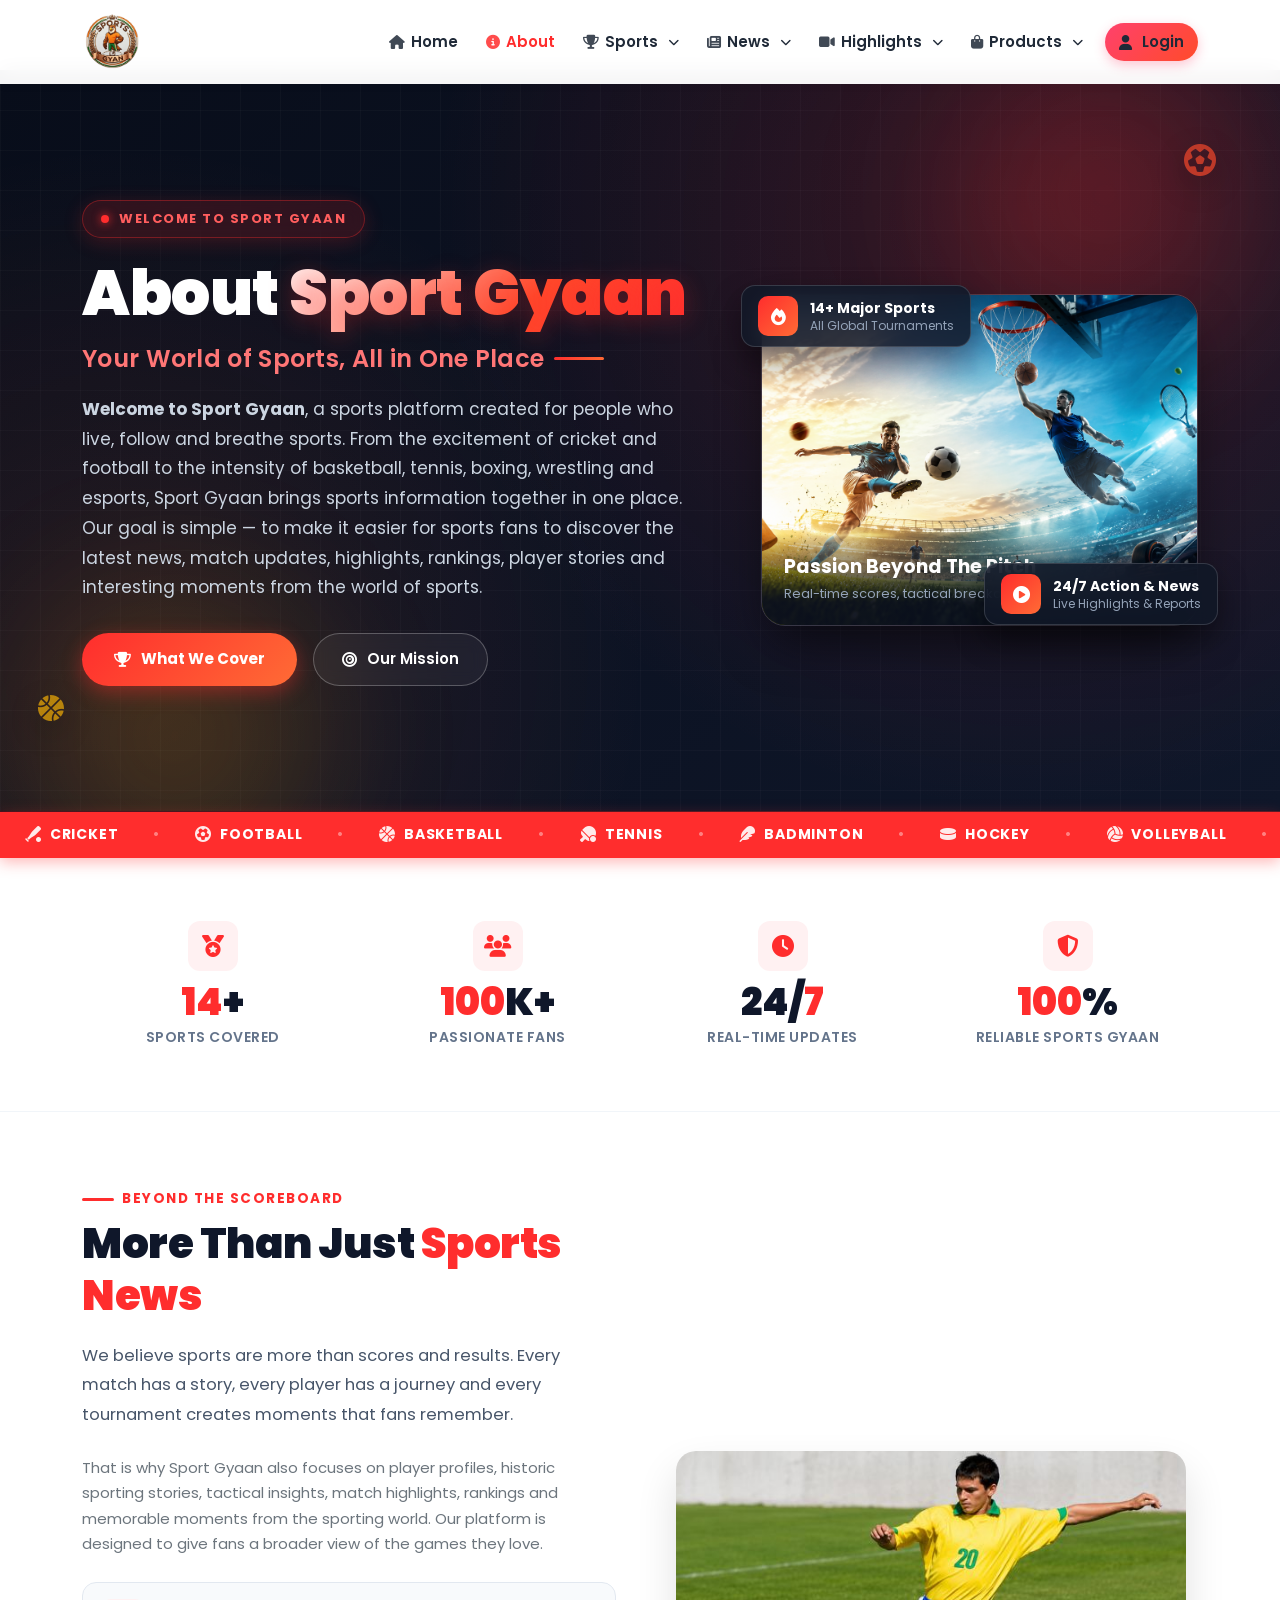
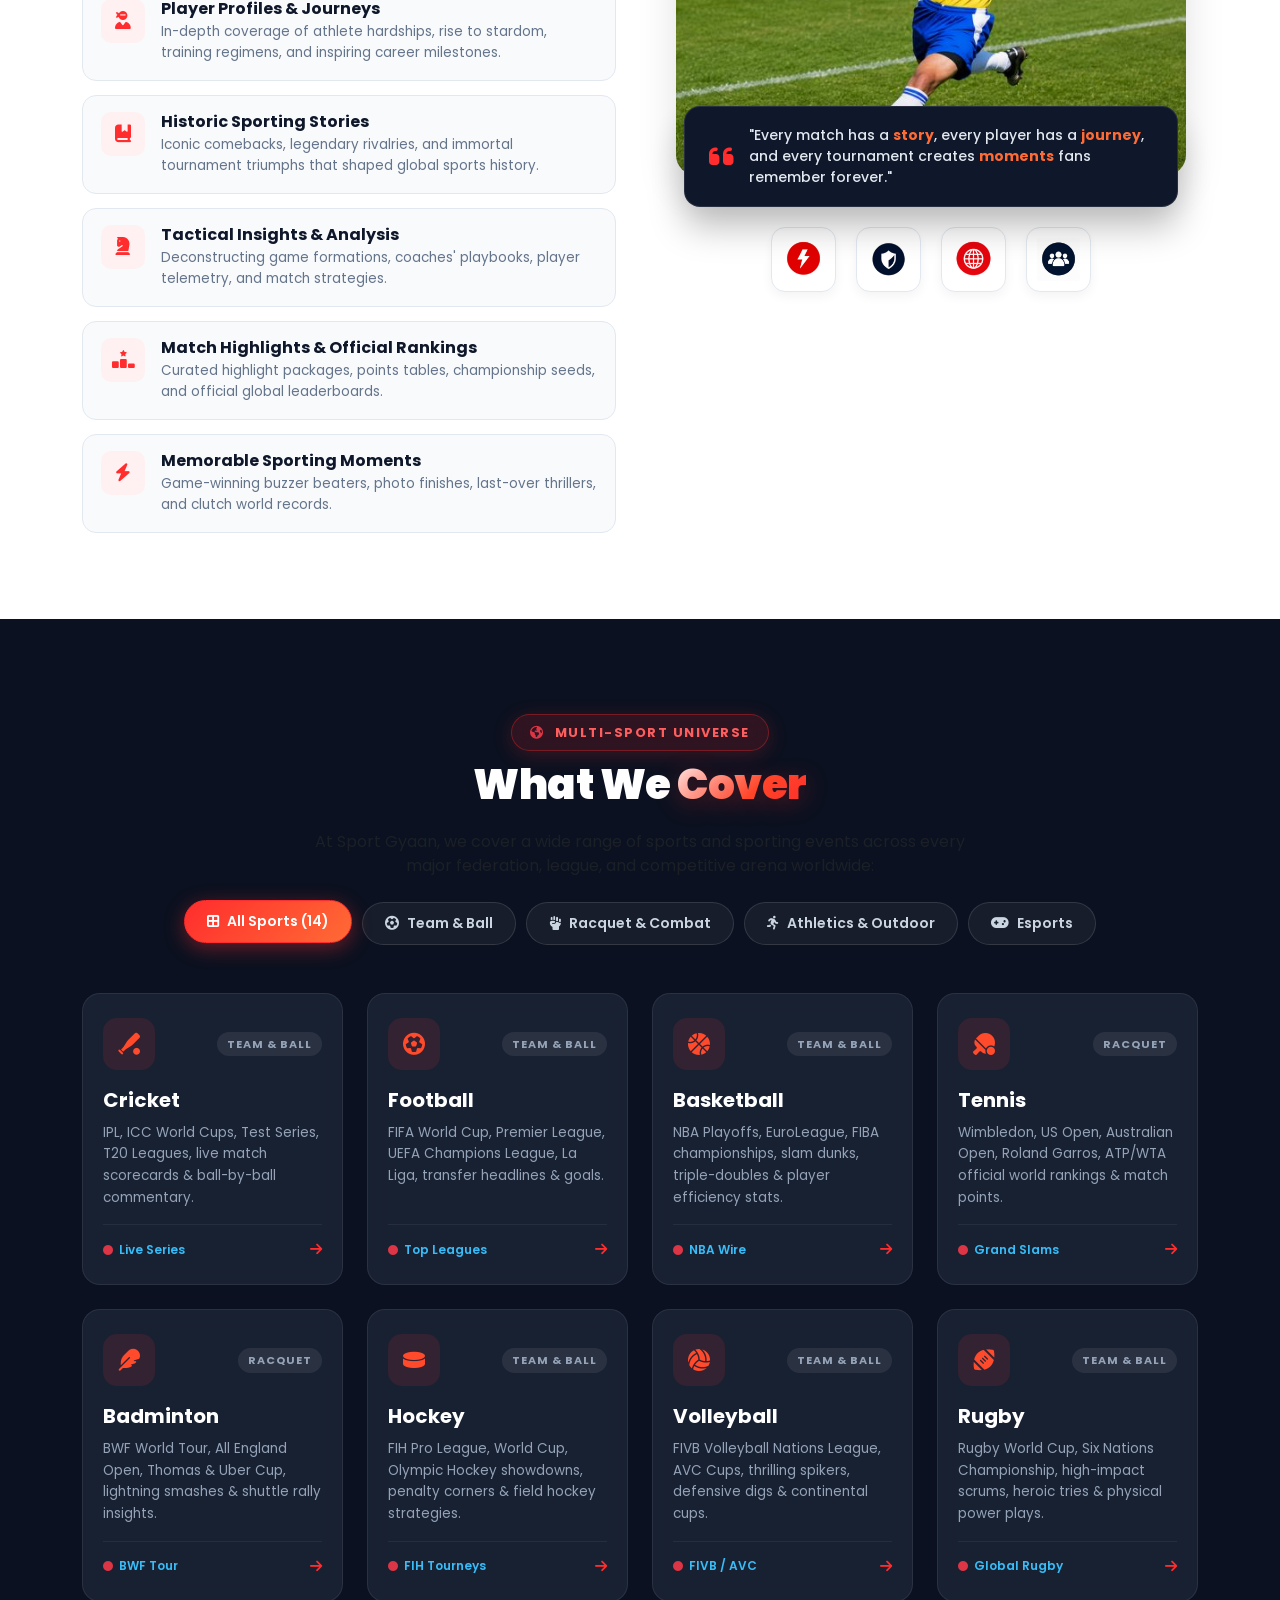
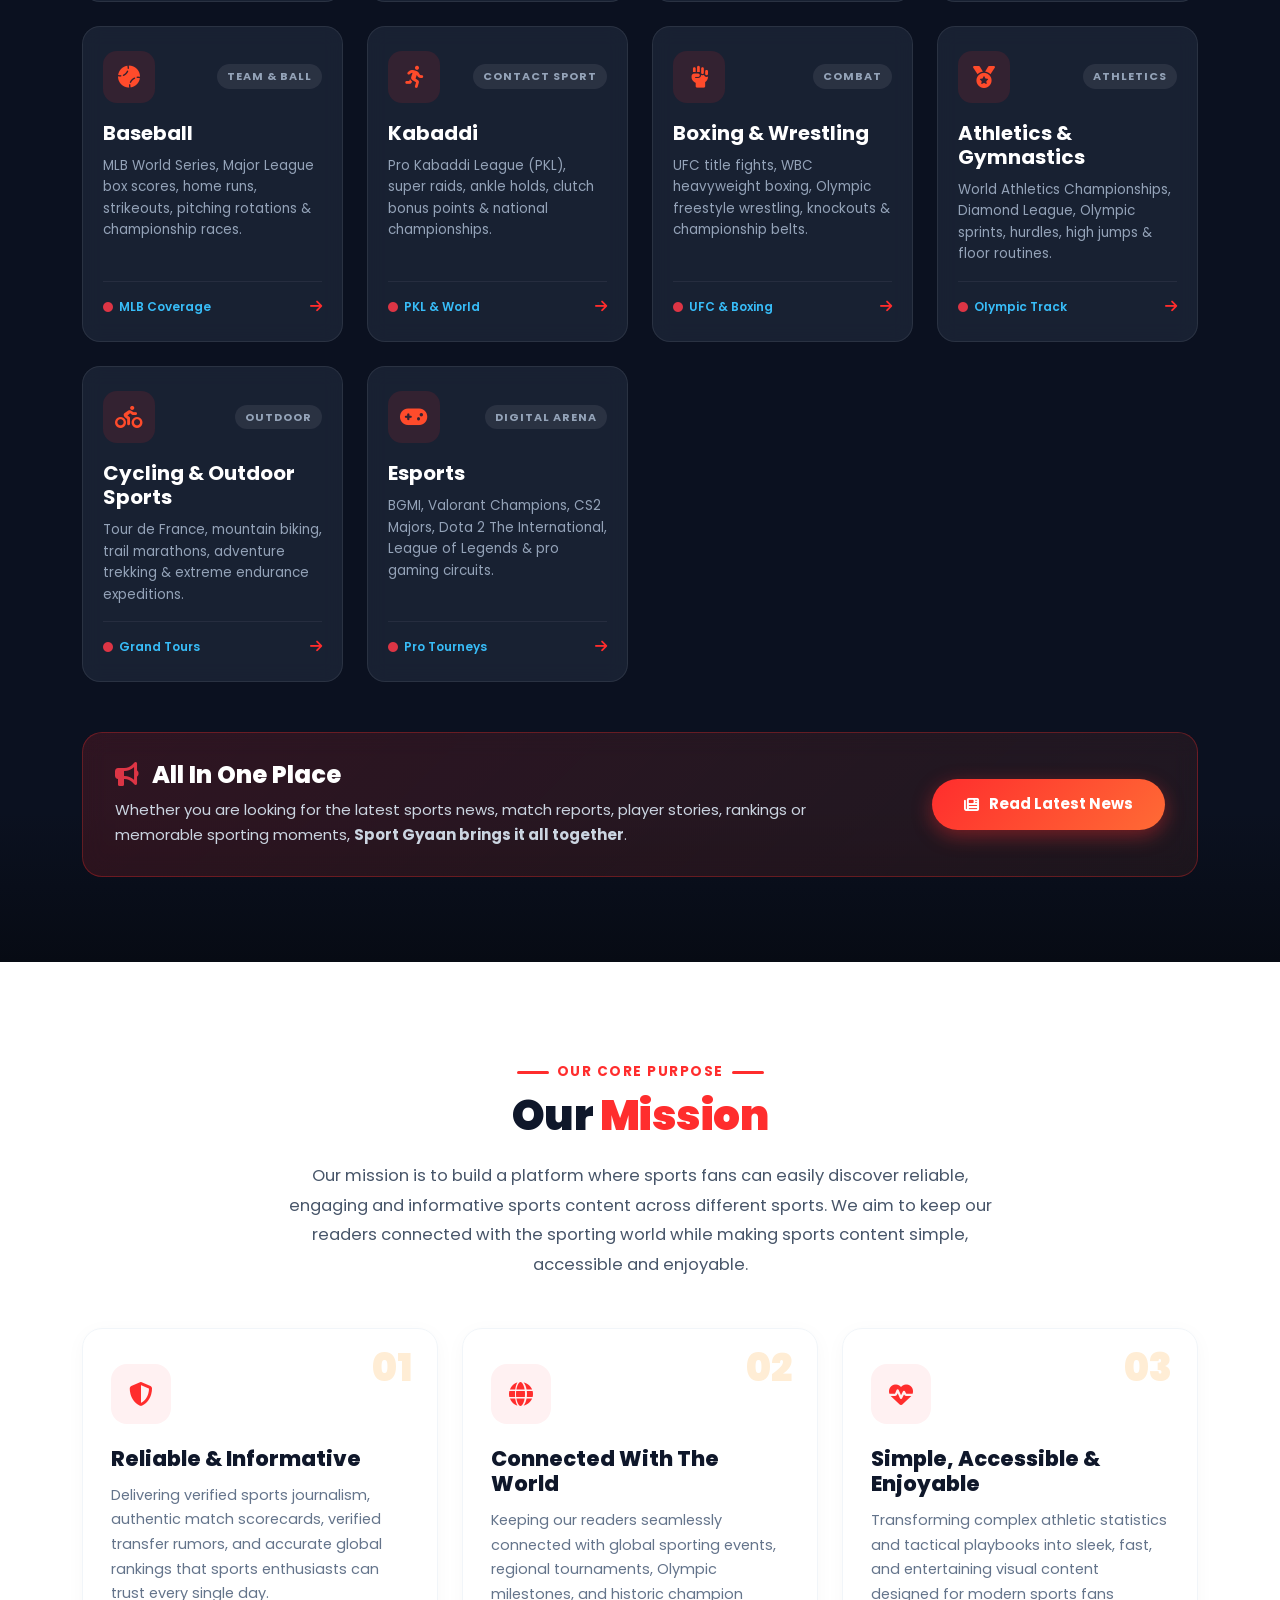
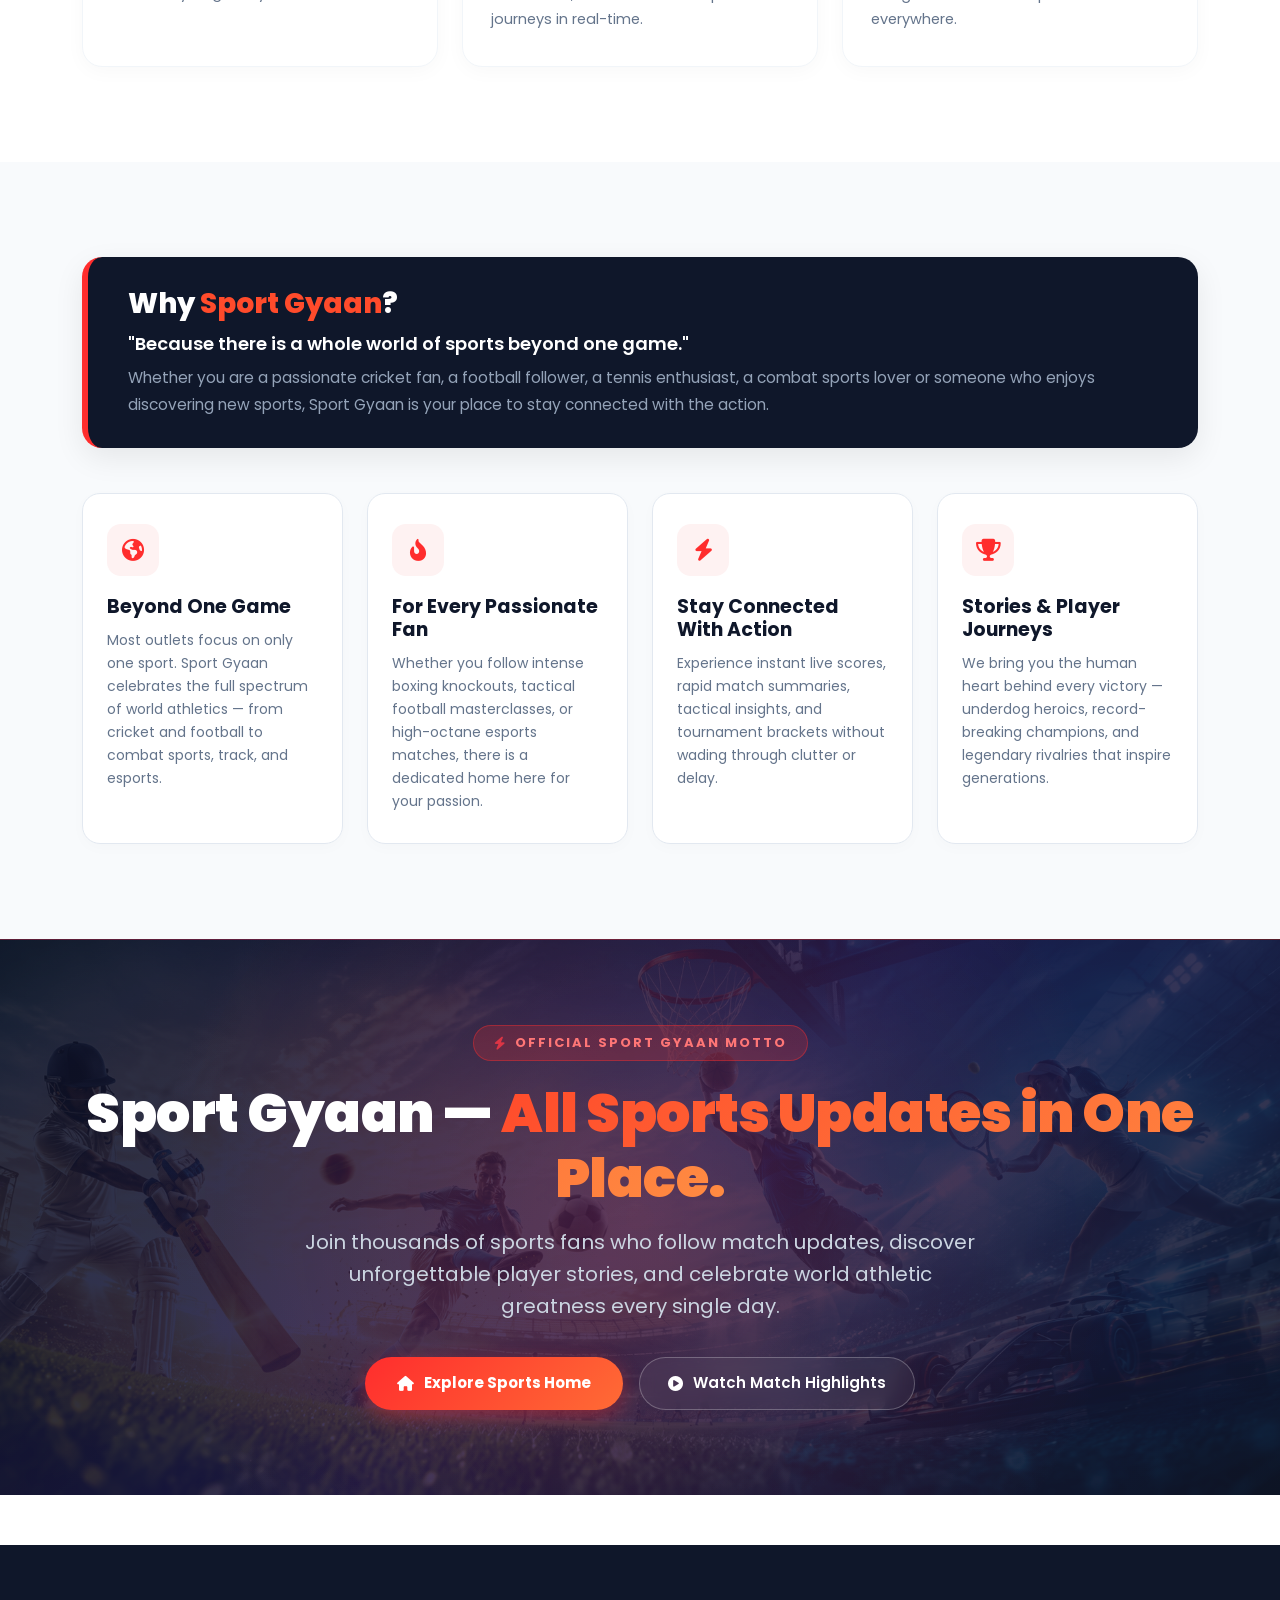
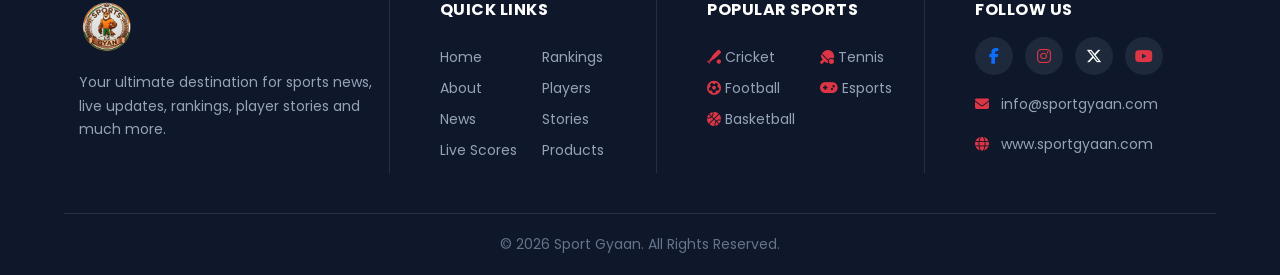
==== commit ebeac3b5: "about us update" ====
--- a/about.html
+++ b/about.html
@@ -3,7 +3,7 @@
 <head>
   <meta charset="UTF-8">
   <meta name="viewport" content="width=device-width, initial-scale=1.0">
-  <title>About Us - Sport Gyaan</title>
+  <title>About Sport Gyaan - Your World of Sports, All in One Place</title>
 
   <!-- Google Fonts: Poppins -->
   <link rel="preconnect" href="https://fonts.googleapis.com">
@@ -24,7 +24,9 @@
 
 <body>
 
-  <!-- Navbar -->
+  <!-- ==========================================================================
+       Navbar
+       ========================================================================== -->
   <nav class="navbar navbar-expand-lg fixed-top" id="navbar">
     <div class="container">
       <a class="navbar-brand" href="index.html">
@@ -137,7 +139,6 @@
             <div class="dropdown-menu mega-menu">
               <div class="mobile-sub-accordion">
                 <div class="row g-3">
-                  <!-- Sub Category 1: By Sport -->
                   <div class="col-lg-4 col-12">
                     <div class="sub-category-card">
                       <div class="sub-cat-toggle">
@@ -158,7 +159,6 @@
                     </div>
                   </div>
 
-                  <!-- Sub Category 2: Headlines & Transfers -->
                   <div class="col-lg-4 col-12">
                     <div class="sub-category-card">
                       <div class="sub-cat-toggle">
@@ -178,7 +178,6 @@
                     </div>
                   </div>
 
-                  <!-- Sub Category 3: Analysis & Features -->
                   <div class="col-lg-4 col-12">
                     <div class="sub-category-card">
                       <div class="sub-cat-toggle">
@@ -210,7 +209,6 @@
             <div class="dropdown-menu mega-menu">
               <div class="mobile-sub-accordion">
                 <div class="row g-3">
-                  <!-- Sub Category 1: Match Highlights -->
                   <div class="col-lg-4 col-12">
                     <div class="sub-category-card">
                       <div class="sub-cat-toggle">
@@ -230,7 +228,6 @@
                     </div>
                   </div>
 
-                  <!-- Sub Category 2: Major Tournaments -->
                   <div class="col-lg-4 col-12">
                     <div class="sub-category-card">
                       <div class="sub-cat-toggle">
@@ -249,7 +246,6 @@
                     </div>
                   </div>
 
-                  <!-- Sub Category 3: Top Moments -->
                   <div class="col-lg-4 col-12">
                     <div class="sub-category-card">
                       <div class="sub-cat-toggle">
@@ -356,112 +352,785 @@
     </div>
   </nav>
 
-  <!-- About Banner Section -->
-  <section class="contact-banner">
-    <div class="container">
-      <div class="row align-items-center">
-        <div class="col-lg-7 col-12">
-          <span class="sub-title">ABOUT US</span>
-          <h1 class="mission-heading">
-            SPORT <span>GYAAN</span>
+  <!-- ==========================================================================
+       1. HERO BANNER SECTION (Content from docx)
+       ========================================================================== -->
+  <section class="about-hero-section">
+    <!-- Ambient Sports Glow Orbs -->
+    <div class="hero-glow-orb hero-glow-orb-1"></div>
+    <div class="hero-glow-orb hero-glow-orb-2"></div>
+
+    <!-- Floating Sports Background Spheres -->
+    <i class="fa-solid fa-futbol sports-floating-ball sports-ball-1"></i>
+    <i class="fa-solid fa-basketball sports-floating-ball sports-ball-2"></i>
+
+    <div class="container position-relative" style="z-index: 2;">
+      <div class="row align-items-center g-5">
+        <!-- Hero Left Column: Heading & Text from Docx -->
+        <div class="col-lg-7 col-12" data-aos="fade-right" data-aos-duration="900">
+          <div class="hero-pill-badge">
+            <span class="badge-dot"></span>
+            <span>Welcome to Sport Gyaan</span>
+          </div>
+
+          <h1 class="about-hero-title">
+            About <span class="text-sports-gradient">Sport Gyaan</span>
           </h1>
-          <div class="line"></div>
-          <p>
-            Your ultimate destination for the latest sports news, live updates, rankings, player stories and much more. We celebrate athletic excellence and bring fans closer to the sports they love.
+
+          <div class="about-hero-tagline">
+            Your World of Sports, All in One Place
+          </div>
+
+          <p class="about-hero-desc">
+            <strong>Welcome to Sport Gyaan</strong>, a sports platform created for people who live, follow and breathe sports.
+            From the excitement of cricket and football to the intensity of basketball, tennis, boxing, wrestling and esports, Sport Gyaan brings sports information together in one place. Our goal is simple &mdash; to make it easier for sports fans to discover the latest news, match updates, highlights, rankings, player stories and interesting moments from the world of sports.
           </p>
-          <a href="#mission" class="btn-about">
-            Explore More <i class="fa-solid fa-arrow-down ms-2"></i>
-          </a>
+
+          <div class="hero-cta-group">
+            <a href="#what-we-cover" class="btn-sports-primary">
+              <i class="fa-solid fa-trophy"></i> What We Cover
+            </a>
+            <a href="#our-mission" class="btn-sports-outline">
+              <i class="fa-solid fa-bullseye"></i> Our Mission
+            </a>
+          </div>
+        </div>
+
+        <!-- Hero Right Column: High-Impact 3D Card with Floating Elements -->
+        <div class="col-lg-5 col-12" data-aos="fade-left" data-aos-duration="1000">
+          <div class="hero-visual-wrapper">
+            <!-- Floating Badge 1 -->
+            <div class="floating-badge floating-badge-1">
+              <div class="floating-badge-icon">
+                <i class="fa-solid fa-fire"></i>
+              </div>
+              <div class="floating-badge-text">
+                <strong>14+ Major Sports</strong>
+                <span>All Global Tournaments</span>
+              </div>
+            </div>
+
+            <!-- Main Dynamic Card -->
+            <div class="hero-main-card">
+              <img src="images/011.png" alt="Sport Gyaan Stadium Action">
+              <div class="hero-card-overlay">
+                <h5>Passion Beyond The Pitch</h5>
+                <p>Real-time scores, tactical breakdowns, rankings & stories.</p>
+              </div>
+            </div>
+
+            <!-- Floating Badge 2 -->
+            <div class="floating-badge floating-badge-2">
+              <div class="floating-badge-icon">
+                <i class="fa-solid fa-circle-play"></i>
+              </div>
+              <div class="floating-badge-text">
+                <strong>24/7 Action & News</strong>
+                <span>Live Highlights & Reports</span>
+              </div>
+            </div>
+          </div>
         </div>
       </div>
     </div>
   </section>
 
-  <!-- Mission Section (Fixed 200px margin bug) -->
-  <section class="py-5" id="mission">
-    <div class="container py-3">
-      <div class="row align-items-center g-5">
-        <div class="col-lg-6 col-12">
-          <div class="title-tag">
-            <span></span>
-            <h6>OUR MISSION</h6>
-          </div>
-          <h2 class="mission-title">
-            PASSION FOR SPORTS, <br> COMMITMENT <span>TO YOU</span>
-          </h2>
-          <p class="text-secondary mt-3">
-            Our mission is simple: to make sports information fast, reliable, and accessible for everyone. We bring you accurate news, live match updates, tournament highlights, world rankings, and inspiring stories from the world of sports.
-          </p>
-
-          <!-- Partner/Category Icons -->
-          <div class="partner-icons">
-            <img src="images/01.png" class="icon" alt="Sports Icon 1">
-            <img src="images/02.png" class="icon" alt="Sports Icon 2">
-            <img src="images/03.png" class="icon" alt="Sports Icon 3">
-            <img src="images/04.png" class="icon" alt="Sports Icon 4">
-          </div>
-        </div>
-
-        <div class="col-lg-6 col-12">
-          <div class="sports-grid text-center">
-            <img src="images/image 1.jpg" class="img-fluid" alt="Sport Gyaan Community">
+  <!-- ==========================================================================
+       2. DYNAMIC INFINITE SPORTS MARQUEE TICKER
+       ========================================================================== -->
+  <div class="sports-ticker-container">
+    <div class="sports-ticker-track">
+      <span class="ticker-item"><i class="fa-solid fa-baseball-bat-ball"></i> CRICKET</span>
+      <span class="ticker-divider">•</span>
+      <span class="ticker-item"><i class="fa-solid fa-futbol"></i> FOOTBALL</span>
+      <span class="ticker-divider">•</span>
+      <span class="ticker-item"><i class="fa-solid fa-basketball"></i> BASKETBALL</span>
+      <span class="ticker-divider">•</span>
+      <span class="ticker-item"><i class="fa-solid fa-table-tennis-paddle-ball"></i> TENNIS</span>
+      <span class="ticker-divider">•</span>
+      <span class="ticker-item"><i class="fa-solid fa-feather"></i> BADMINTON</span>
+      <span class="ticker-divider">•</span>
+      <span class="ticker-item"><i class="fa-solid fa-hockey-puck"></i> HOCKEY</span>
+      <span class="ticker-divider">•</span>
+      <span class="ticker-item"><i class="fa-solid fa-volleyball"></i> VOLLEYBALL</span>
+      <span class="ticker-divider">•</span>
+      <span class="ticker-item"><i class="fa-solid fa-football"></i> RUGBY</span>
+      <span class="ticker-divider">•</span>
+      <span class="ticker-item"><i class="fa-solid fa-baseball"></i> BASEBALL</span>
+      <span class="ticker-divider">•</span>
+      <span class="ticker-item"><i class="fa-solid fa-person-running"></i> KABADDI</span>
+      <span class="ticker-divider">•</span>
+      <span class="ticker-item"><i class="fa-solid fa-hand-fist"></i> BOXING & WRESTLING</span>
+      <span class="ticker-divider">•</span>
+      <span class="ticker-item"><i class="fa-solid fa-medal"></i> ATHLETICS & GYMNASTICS</span>
+      <span class="ticker-divider">•</span>
+      <span class="ticker-item"><i class="fa-solid fa-person-biking"></i> CYCLING & OUTDOOR</span>
+      <span class="ticker-divider">•</span>
+      <span class="ticker-item"><i class="fa-solid fa-gamepad"></i> ESPORTS</span>
+      <span class="ticker-divider">•</span>
+      <!-- Duplicate track for seamless infinite loop -->
+      <span class="ticker-item"><i class="fa-solid fa-baseball-bat-ball"></i> CRICKET</span>
+      <span class="ticker-divider">•</span>
+      <span class="ticker-item"><i class="fa-solid fa-futbol"></i> FOOTBALL</span>
+      <span class="ticker-divider">•</span>
+      <span class="ticker-item"><i class="fa-solid fa-basketball"></i> BASKETBALL</span>
+      <span class="ticker-divider">•</span>
+      <span class="ticker-item"><i class="fa-solid fa-table-tennis-paddle-ball"></i> TENNIS</span>
+      <span class="ticker-divider">•</span>
+      <span class="ticker-item"><i class="fa-solid fa-feather"></i> BADMINTON</span>
+      <span class="ticker-divider">•</span>
+      <span class="ticker-item"><i class="fa-solid fa-hockey-puck"></i> HOCKEY</span>
+      <span class="ticker-divider">•</span>
+      <span class="ticker-item"><i class="fa-solid fa-volleyball"></i> VOLLEYBALL</span>
+      <span class="ticker-divider">•</span>
+      <span class="ticker-item"><i class="fa-solid fa-football"></i> RUGBY</span>
+      <span class="ticker-divider">•</span>
+      <span class="ticker-item"><i class="fa-solid fa-baseball"></i> BASEBALL</span>
+      <span class="ticker-divider">•</span>
+      <span class="ticker-item"><i class="fa-solid fa-person-running"></i> KABADDI</span>
+      <span class="ticker-divider">•</span>
+      <span class="ticker-item"><i class="fa-solid fa-hand-fist"></i> BOXING & WRESTLING</span>
+      <span class="ticker-divider">•</span>
+      <span class="ticker-item"><i class="fa-solid fa-medal"></i> ATHLETICS & GYMNASTICS</span>
+      <span class="ticker-divider">•</span>
+      <span class="ticker-item"><i class="fa-solid fa-person-biking"></i> CYCLING & OUTDOOR</span>
+      <span class="ticker-divider">•</span>
+      <span class="ticker-item"><i class="fa-solid fa-gamepad"></i> ESPORTS</span>
+    </div>
+  </div>
+
+  <!-- ==========================================================================
+       3. LIVE STATS / METRICS BAR
+       ========================================================================== -->
+  <section class="about-stats-section">
+    <div class="container">
+      <div class="row g-4 justify-content-center">
+        <div class="col-lg-3 col-6" data-aos="fade-up" data-aos-delay="100">
+          <div class="stat-box">
+            <div class="stat-icon">
+              <i class="fa-solid fa-medal"></i>
+            </div>
+            <div class="stat-number"><span class="counter" data-target="14">14</span>+</div>
+            <p class="stat-label">Sports Covered</p>
+          </div>
+        </div>
+
+        <div class="col-lg-3 col-6" data-aos="fade-up" data-aos-delay="200">
+          <div class="stat-box">
+            <div class="stat-icon">
+              <i class="fa-solid fa-users"></i>
+            </div>
+            <div class="stat-number"><span class="counter" data-target="100">100</span>K+</div>
+            <p class="stat-label">Passionate Fans</p>
+          </div>
+        </div>
+
+        <div class="col-lg-3 col-6" data-aos="fade-up" data-aos-delay="300">
+          <div class="stat-box">
+            <div class="stat-icon">
+              <i class="fa-solid fa-clock"></i>
+            </div>
+            <div class="stat-number">24/<span>7</span></div>
+            <p class="stat-label">Real-Time Updates</p>
+          </div>
+        </div>
+
+        <div class="col-lg-3 col-6" data-aos="fade-up" data-aos-delay="400">
+          <div class="stat-box">
+            <div class="stat-icon">
+              <i class="fa-solid fa-shield-halved"></i>
+            </div>
+            <div class="stat-number"><span class="counter" data-target="100">100</span>%</div>
+            <p class="stat-label">Reliable Sports Gyaan</p>
           </div>
         </div>
       </div>
     </div>
   </section>
 
-  <!-- Why Sport Gyaan Section -->
-  <section class="py-5 bg-light">
-    <div class="container py-3">
-      <div class="text-center mb-5">
-        <div class="title-tag justify-content-center">
-          <span></span>
-          <h6>WHY CHOOSE US</h6>
-        </div>
-        <h2 class="mission-title">
-          WHY <span>SPORT GYAAN</span>?
-        </h2>
-        <p class="text-muted mt-2" style="max-width: 600px; margin: 0 auto;">
-          We blend real-time accuracy, comprehensive coverage, and deep sports passion into a premier portal.
-        </p>
-      </div>
-
-      <div class="row g-4">
-        <div class="col-lg-4 col-md-6 col-12">
-          <div class="value-card">
-            <div class="value-icon">
-              <i class="fa-solid fa-bolt"></i>
-            </div>
-            <h4>Real-Time Sports Updates</h4>
-            <p>Get instant breaking news, ball-by-ball updates, live tournament scores, and match statistics right as they happen around the globe.</p>
-          </div>
-        </div>
-
-        <div class="col-lg-4 col-md-6 col-12">
-          <div class="value-card">
-            <div class="value-icon">
-              <i class="fa-solid fa-trophy"></i>
-            </div>
-            <h4>Official World Rankings</h4>
-            <p>Stay informed with official Men's and Women's team and player rankings, track rating changes, points, and global leaderboard shifts.</p>
-          </div>
-        </div>
-
-        <div class="col-lg-4 col-md-6 col-12">
-          <div class="value-card">
-            <div class="value-icon">
-              <i class="fa-solid fa-video"></i>
-            </div>
-            <h4>HD Highlights & Stories</h4>
-            <p>Relive thrilling finishes, sensational goals, fight knockouts, and captivating human stories behind the biggest champions of sport.</p>
+  <!-- ==========================================================================
+       4. MORE THAN JUST SPORTS NEWS (Dedicated Section from docx)
+       ========================================================================== -->
+  <section class="py-5" id="more-than-news">
+    <div class="container py-4">
+      <div class="row align-items-center g-5">
+        <!-- Text & Story Content -->
+        <div class="col-lg-6 col-12" data-aos="fade-right">
+          <div class="section-headline-tag">
+            <span class="tag-line"></span>
+            <span>Beyond The Scoreboard</span>
+          </div>
+
+          <h2 class="sports-section-title">
+            More Than Just <span>Sports News</span>
+          </h2>
+
+          <p class="sports-lead-text">
+            We believe sports are more than scores and results. Every match has a story, every player has a journey and every tournament creates moments that fans remember.
+          </p>
+
+          <p class="text-secondary" style="font-size: 15px; line-height: 1.7; margin-bottom: 25px;">
+            That is why Sport Gyaan also focuses on player profiles, historic sporting stories, tactical insights, match highlights, rankings and memorable moments from the sporting world. Our platform is designed to give fans a broader view of the games they love.
+          </p>
+
+          <!-- 5 Strategic Content Pillars -->
+          <div class="story-pillars-list">
+            <div class="story-pillar-card" data-aos="fade-up" data-aos-delay="100">
+              <div class="story-pillar-icon">
+                <i class="fa-solid fa-user-ninja"></i>
+              </div>
+              <div class="story-pillar-content">
+                <h5>Player Profiles & Journeys</h5>
+                <p>In-depth coverage of athlete hardships, rise to stardom, training regimens, and inspiring career milestones.</p>
+              </div>
+            </div>
+
+            <div class="story-pillar-card" data-aos="fade-up" data-aos-delay="200">
+              <div class="story-pillar-icon">
+                <i class="fa-solid fa-book-bookmark"></i>
+              </div>
+              <div class="story-pillar-content">
+                <h5>Historic Sporting Stories</h5>
+                <p>Iconic comebacks, legendary rivalries, and immortal tournament triumphs that shaped global sports history.</p>
+              </div>
+            </div>
+
+            <div class="story-pillar-card" data-aos="fade-up" data-aos-delay="300">
+              <div class="story-pillar-icon">
+                <i class="fa-solid fa-chess-knight"></i>
+              </div>
+              <div class="story-pillar-content">
+                <h5>Tactical Insights & Analysis</h5>
+                <p>Deconstructing game formations, coaches' playbooks, player telemetry, and match strategies.</p>
+              </div>
+            </div>
+
+            <div class="story-pillar-card" data-aos="fade-up" data-aos-delay="400">
+              <div class="story-pillar-icon">
+                <i class="fa-solid fa-ranking-star"></i>
+              </div>
+              <div class="story-pillar-content">
+                <h5>Match Highlights & Official Rankings</h5>
+                <p>Curated highlight packages, points tables, championship seeds, and official global leaderboards.</p>
+              </div>
+            </div>
+
+            <div class="story-pillar-card" data-aos="fade-up" data-aos-delay="500">
+              <div class="story-pillar-icon">
+                <i class="fa-solid fa-bolt"></i>
+              </div>
+              <div class="story-pillar-content">
+                <h5>Memorable Sporting Moments</h5>
+                <p>Game-winning buzzer beaters, photo finishes, last-over thrillers, and clutch world records.</p>
+              </div>
+            </div>
+          </div>
+        </div>
+
+        <!-- Right Side Visual Collage -->
+        <div class="col-lg-6 col-12" data-aos="fade-left">
+          <div class="feature-visual-box">
+            <img src="images/image 1.jpg" alt="Athletes in Action - Sport Gyaan" class="feature-img-main">
+
+            <div class="quote-highlight-box">
+              <i class="fa-solid fa-quote-left quote-icon"></i>
+              <p>
+                "Every match has a <strong>story</strong>, every player has a <strong>journey</strong>, and every tournament creates <strong>moments</strong> fans remember forever."
+              </p>
+            </div>
+          </div>
+
+          <!-- Quick Partner/Category Badges Below Collage -->
+          <div class="partner-icons justify-content-center mt-4 pt-3">
+            <img src="images/01.png" class="icon" alt="Sports Icon 1" title="Global Coverage">
+            <img src="images/02.png" class="icon" alt="Sports Icon 2" title="Championship Events">
+            <img src="images/03.png" class="icon" alt="Sports Icon 3" title="Athlete Community">
+            <img src="images/04.png" class="icon" alt="Sports Icon 4" title="Live Analytics">
           </div>
         </div>
       </div>
     </div>
   </section>
 
-  <!-- Footer -->
+  <!-- ==========================================================================
+       5. WHAT WE COVER (All 14 Sports Listed in Docx)
+       ========================================================================== -->
+  <section class="what-we-cover-section" id="what-we-cover">
+    <div class="container position-relative" style="z-index: 2;">
+      <div class="text-center mb-5" data-aos="fade-up">
+        <div class="hero-pill-badge mb-2">
+          <i class="fa-solid fa-earth-americas text-danger"></i>
+          <span>Multi-Sport Universe</span>
+        </div>
+        <h2 class="sports-section-title text-white">
+          What We <span class="text-sports-gradient">Cover</span>
+        </h2>
+        <p class="text-muted mx-auto" style="max-width: 680px; font-size: 16px;">
+          At Sport Gyaan, we cover a wide range of sports and sporting events across every major federation, league, and competitive arena worldwide:
+        </p>
+
+        <!-- Interactive Category Filter -->
+        <div class="sports-filter-nav mt-4">
+          <button class="sports-filter-btn active" data-filter="all">
+            <i class="fa-solid fa-border-all"></i> All Sports (14)
+          </button>
+          <button class="sports-filter-btn" data-filter="ball">
+            <i class="fa-solid fa-futbol"></i> Team & Ball
+          </button>
+          <button class="sports-filter-btn" data-filter="combat">
+            <i class="fa-solid fa-hand-fist"></i> Racquet & Combat
+          </button>
+          <button class="sports-filter-btn" data-filter="outdoor">
+            <i class="fa-solid fa-person-running"></i> Athletics & Outdoor
+          </button>
+          <button class="sports-filter-btn" data-filter="esports">
+            <i class="fa-solid fa-gamepad"></i> Esports
+          </button>
+        </div>
+      </div>
+
+      <!-- 14 Sports Grid from Docx -->
+      <div class="row g-4" id="sportsGrid">
+        <!-- 1. Cricket -->
+        <div class="col-lg-3 col-md-4 col-sm-6 col-12 sport-card-item" data-category="ball" data-aos="fade-up" data-aos-delay="50">
+          <div class="sport-glass-card">
+            <div>
+              <div class="sport-card-top">
+                <div class="sport-badge-icon"><i class="fa-solid fa-baseball-bat-ball"></i></div>
+                <span class="sport-category-tag">Team & Ball</span>
+              </div>
+              <h4>Cricket</h4>
+              <p>IPL, ICC World Cups, Test Series, T20 Leagues, live match scorecards & ball-by-ball commentary.</p>
+            </div>
+            <div class="sport-card-footer">
+              <span class="sport-badge-live"><i class="fa-solid fa-circle text-danger"></i> Live Series</span>
+              <a href="index.html" class="sport-action-arrow"><i class="fa-solid fa-arrow-right"></i></a>
+            </div>
+          </div>
+        </div>
+
+        <!-- 2. Football -->
+        <div class="col-lg-3 col-md-4 col-sm-6 col-12 sport-card-item" data-category="ball" data-aos="fade-up" data-aos-delay="100">
+          <div class="sport-glass-card">
+            <div>
+              <div class="sport-card-top">
+                <div class="sport-badge-icon"><i class="fa-solid fa-futbol"></i></div>
+                <span class="sport-category-tag">Team & Ball</span>
+              </div>
+              <h4>Football</h4>
+              <p>FIFA World Cup, Premier League, UEFA Champions League, La Liga, transfer headlines & goals.</p>
+            </div>
+            <div class="sport-card-footer">
+              <span class="sport-badge-live"><i class="fa-solid fa-circle text-danger"></i> Top Leagues</span>
+              <a href="index.html" class="sport-action-arrow"><i class="fa-solid fa-arrow-right"></i></a>
+            </div>
+          </div>
+        </div>
+
+        <!-- 3. Basketball -->
+        <div class="col-lg-3 col-md-4 col-sm-6 col-12 sport-card-item" data-category="ball" data-aos="fade-up" data-aos-delay="150">
+          <div class="sport-glass-card">
+            <div>
+              <div class="sport-card-top">
+                <div class="sport-badge-icon"><i class="fa-solid fa-basketball"></i></div>
+                <span class="sport-category-tag">Team & Ball</span>
+              </div>
+              <h4>Basketball</h4>
+              <p>NBA Playoffs, EuroLeague, FIBA championships, slam dunks, triple-doubles & player efficiency stats.</p>
+            </div>
+            <div class="sport-card-footer">
+              <span class="sport-badge-live"><i class="fa-solid fa-circle text-danger"></i> NBA Wire</span>
+              <a href="index.html" class="sport-action-arrow"><i class="fa-solid fa-arrow-right"></i></a>
+            </div>
+          </div>
+        </div>
+
+        <!-- 4. Tennis -->
+        <div class="col-lg-3 col-md-4 col-sm-6 col-12 sport-card-item" data-category="combat" data-aos="fade-up" data-aos-delay="200">
+          <div class="sport-glass-card">
+            <div>
+              <div class="sport-card-top">
+                <div class="sport-badge-icon"><i class="fa-solid fa-table-tennis-paddle-ball"></i></div>
+                <span class="sport-category-tag">Racquet</span>
+              </div>
+              <h4>Tennis</h4>
+              <p>Wimbledon, US Open, Australian Open, Roland Garros, ATP/WTA official world rankings & match points.</p>
+            </div>
+            <div class="sport-card-footer">
+              <span class="sport-badge-live"><i class="fa-solid fa-circle text-danger"></i> Grand Slams</span>
+              <a href="index.html" class="sport-action-arrow"><i class="fa-solid fa-arrow-right"></i></a>
+            </div>
+          </div>
+        </div>
+
+        <!-- 5. Badminton -->
+        <div class="col-lg-3 col-md-4 col-sm-6 col-12 sport-card-item" data-category="combat" data-aos="fade-up" data-aos-delay="250">
+          <div class="sport-glass-card">
+            <div>
+              <div class="sport-card-top">
+                <div class="sport-badge-icon"><i class="fa-solid fa-feather"></i></div>
+                <span class="sport-category-tag">Racquet</span>
+              </div>
+              <h4>Badminton</h4>
+              <p>BWF World Tour, All England Open, Thomas & Uber Cup, lightning smashes & shuttle rally insights.</p>
+            </div>
+            <div class="sport-card-footer">
+              <span class="sport-badge-live"><i class="fa-solid fa-circle text-danger"></i> BWF Tour</span>
+              <a href="index.html" class="sport-action-arrow"><i class="fa-solid fa-arrow-right"></i></a>
+            </div>
+          </div>
+        </div>
+
+        <!-- 6. Hockey -->
+        <div class="col-lg-3 col-md-4 col-sm-6 col-12 sport-card-item" data-category="ball" data-aos="fade-up" data-aos-delay="300">
+          <div class="sport-glass-card">
+            <div>
+              <div class="sport-card-top">
+                <div class="sport-badge-icon"><i class="fa-solid fa-hockey-puck"></i></div>
+                <span class="sport-category-tag">Team & Ball</span>
+              </div>
+              <h4>Hockey</h4>
+              <p>FIH Pro League, World Cup, Olympic Hockey showdowns, penalty corners & field hockey strategies.</p>
+            </div>
+            <div class="sport-card-footer">
+              <span class="sport-badge-live"><i class="fa-solid fa-circle text-danger"></i> FIH Tourneys</span>
+              <a href="index.html" class="sport-action-arrow"><i class="fa-solid fa-arrow-right"></i></a>
+            </div>
+          </div>
+        </div>
+
+        <!-- 7. Volleyball -->
+        <div class="col-lg-3 col-md-4 col-sm-6 col-12 sport-card-item" data-category="ball" data-aos="fade-up" data-aos-delay="350">
+          <div class="sport-glass-card">
+            <div>
+              <div class="sport-card-top">
+                <div class="sport-badge-icon"><i class="fa-solid fa-volleyball"></i></div>
+                <span class="sport-category-tag">Team & Ball</span>
+              </div>
+              <h4>Volleyball</h4>
+              <p>FIVB Volleyball Nations League, AVC Cups, thrilling spikers, defensive digs & continental cups.</p>
+            </div>
+            <div class="sport-card-footer">
+              <span class="sport-badge-live"><i class="fa-solid fa-circle text-danger"></i> FIVB / AVC</span>
+              <a href="index.html" class="sport-action-arrow"><i class="fa-solid fa-arrow-right"></i></a>
+            </div>
+          </div>
+        </div>
+
+        <!-- 8. Rugby -->
+        <div class="col-lg-3 col-md-4 col-sm-6 col-12 sport-card-item" data-category="ball" data-aos="fade-up" data-aos-delay="400">
+          <div class="sport-glass-card">
+            <div>
+              <div class="sport-card-top">
+                <div class="sport-badge-icon"><i class="fa-solid fa-football"></i></div>
+                <span class="sport-category-tag">Team & Ball</span>
+              </div>
+              <h4>Rugby</h4>
+              <p>Rugby World Cup, Six Nations Championship, high-impact scrums, heroic tries & physical power plays.</p>
+            </div>
+            <div class="sport-card-footer">
+              <span class="sport-badge-live"><i class="fa-solid fa-circle text-danger"></i> Global Rugby</span>
+              <a href="index.html" class="sport-action-arrow"><i class="fa-solid fa-arrow-right"></i></a>
+            </div>
+          </div>
+        </div>
+
+        <!-- 9. Baseball -->
+        <div class="col-lg-3 col-md-4 col-sm-6 col-12 sport-card-item" data-category="ball" data-aos="fade-up" data-aos-delay="450">
+          <div class="sport-glass-card">
+            <div>
+              <div class="sport-card-top">
+                <div class="sport-badge-icon"><i class="fa-solid fa-baseball"></i></div>
+                <span class="sport-category-tag">Team & Ball</span>
+              </div>
+              <h4>Baseball</h4>
+              <p>MLB World Series, Major League box scores, home runs, strikeouts, pitching rotations & championship races.</p>
+            </div>
+            <div class="sport-card-footer">
+              <span class="sport-badge-live"><i class="fa-solid fa-circle text-danger"></i> MLB Coverage</span>
+              <a href="index.html" class="sport-action-arrow"><i class="fa-solid fa-arrow-right"></i></a>
+            </div>
+          </div>
+        </div>
+
+        <!-- 10. Kabaddi -->
+        <div class="col-lg-3 col-md-4 col-sm-6 col-12 sport-card-item" data-category="outdoor" data-aos="fade-up" data-aos-delay="500">
+          <div class="sport-glass-card">
+            <div>
+              <div class="sport-card-top">
+                <div class="sport-badge-icon"><i class="fa-solid fa-person-running"></i></div>
+                <span class="sport-category-tag">Contact Sport</span>
+              </div>
+              <h4>Kabaddi</h4>
+              <p>Pro Kabaddi League (PKL), super raids, ankle holds, clutch bonus points & national championships.</p>
+            </div>
+            <div class="sport-card-footer">
+              <span class="sport-badge-live"><i class="fa-solid fa-circle text-danger"></i> PKL & World</span>
+              <a href="index.html" class="sport-action-arrow"><i class="fa-solid fa-arrow-right"></i></a>
+            </div>
+          </div>
+        </div>
+
+        <!-- 11. Boxing & Wrestling -->
+        <div class="col-lg-3 col-md-4 col-sm-6 col-12 sport-card-item" data-category="combat" data-aos="fade-up" data-aos-delay="550">
+          <div class="sport-glass-card">
+            <div>
+              <div class="sport-card-top">
+                <div class="sport-badge-icon"><i class="fa-solid fa-hand-fist"></i></div>
+                <span class="sport-category-tag">Combat</span>
+              </div>
+              <h4>Boxing & Wrestling</h4>
+              <p>UFC title fights, WBC heavyweight boxing, Olympic freestyle wrestling, knockouts & championship belts.</p>
+            </div>
+            <div class="sport-card-footer">
+              <span class="sport-badge-live"><i class="fa-solid fa-circle text-danger"></i> UFC & Boxing</span>
+              <a href="index.html" class="sport-action-arrow"><i class="fa-solid fa-arrow-right"></i></a>
+            </div>
+          </div>
+        </div>
+
+        <!-- 12. Athletics & Gymnastics -->
+        <div class="col-lg-3 col-md-4 col-sm-6 col-12 sport-card-item" data-category="outdoor" data-aos="fade-up" data-aos-delay="600">
+          <div class="sport-glass-card">
+            <div>
+              <div class="sport-card-top">
+                <div class="sport-badge-icon"><i class="fa-solid fa-medal"></i></div>
+                <span class="sport-category-tag">Athletics</span>
+              </div>
+              <h4>Athletics & Gymnastics</h4>
+              <p>World Athletics Championships, Diamond League, Olympic sprints, hurdles, high jumps & floor routines.</p>
+            </div>
+            <div class="sport-card-footer">
+              <span class="sport-badge-live"><i class="fa-solid fa-circle text-danger"></i> Olympic Track</span>
+              <a href="index.html" class="sport-action-arrow"><i class="fa-solid fa-arrow-right"></i></a>
+            </div>
+          </div>
+        </div>
+
+        <!-- 13. Cycling & Outdoor Sports -->
+        <div class="col-lg-3 col-md-4 col-sm-6 col-12 sport-card-item" data-category="outdoor" data-aos="fade-up" data-aos-delay="650">
+          <div class="sport-glass-card">
+            <div>
+              <div class="sport-card-top">
+                <div class="sport-badge-icon"><i class="fa-solid fa-person-biking"></i></div>
+                <span class="sport-category-tag">Outdoor</span>
+              </div>
+              <h4>Cycling & Outdoor Sports</h4>
+              <p>Tour de France, mountain biking, trail marathons, adventure trekking & extreme endurance expeditions.</p>
+            </div>
+            <div class="sport-card-footer">
+              <span class="sport-badge-live"><i class="fa-solid fa-circle text-danger"></i> Grand Tours</span>
+              <a href="index.html" class="sport-action-arrow"><i class="fa-solid fa-arrow-right"></i></a>
+            </div>
+          </div>
+        </div>
+
+        <!-- 14. Esports -->
+        <div class="col-lg-3 col-md-4 col-sm-6 col-12 sport-card-item" data-category="esports" data-aos="fade-up" data-aos-delay="700">
+          <div class="sport-glass-card">
+            <div>
+              <div class="sport-card-top">
+                <div class="sport-badge-icon"><i class="fa-solid fa-gamepad"></i></div>
+                <span class="sport-category-tag">Digital Arena</span>
+              </div>
+              <h4>Esports</h4>
+              <p>BGMI, Valorant Champions, CS2 Majors, Dota 2 The International, League of Legends & pro gaming circuits.</p>
+            </div>
+            <div class="sport-card-footer">
+              <span class="sport-badge-live"><i class="fa-solid fa-circle text-danger"></i> Pro Tourneys</span>
+              <a href="index.html" class="sport-action-arrow"><i class="fa-solid fa-arrow-right"></i></a>
+            </div>
+          </div>
+        </div>
+      </div>
+
+      <!-- Coverage Summary Banner from Docx -->
+      <div class="coverage-summary-banner" data-aos="zoom-in" data-aos-delay="200">
+        <div class="row align-items-center">
+          <div class="col-lg-9 col-12">
+            <h4><i class="fa-solid fa-bullhorn text-danger me-2"></i> All In One Place</h4>
+            <p>
+              Whether you are looking for the latest sports news, match reports, player stories, rankings or memorable sporting moments, <strong>Sport Gyaan brings it all together</strong>.
+            </p>
+          </div>
+          <div class="col-lg-3 col-12 text-lg-end mt-3 mt-lg-0">
+            <a href="index.html" class="btn-sports-primary">
+              <i class="fa-solid fa-newspaper"></i> Read Latest News
+            </a>
+          </div>
+        </div>
+      </div>
+    </div>
+  </section>
+
+  <!-- ==========================================================================
+       6. OUR MISSION (Dedicated Section from docx)
+       ========================================================================== -->
+  <section class="mission-section" id="our-mission">
+    <div class="container">
+      <div class="text-center mb-5" data-aos="fade-up">
+        <div class="section-headline-tag justify-content-center">
+          <span class="tag-line"></span>
+          <span>Our Core Purpose</span>
+          <span class="tag-line"></span>
+        </div>
+        <h2 class="sports-section-title">
+          Our <span>Mission</span>
+        </h2>
+        <p class="sports-lead-text mx-auto" style="max-width: 720px;">
+          Our mission is to build a platform where sports fans can easily discover reliable, engaging and informative sports content across different sports.
+          We aim to keep our readers connected with the sporting world while making sports content simple, accessible and enjoyable.
+        </p>
+      </div>
+
+      <!-- 3 Pillars of Mission -->
+      <div class="row g-4">
+        <div class="col-lg-4 col-md-6 col-12" data-aos="fade-up" data-aos-delay="100">
+          <div class="mission-card">
+            <span class="mission-number">01</span>
+            <div class="mission-icon">
+              <i class="fa-solid fa-shield-halved"></i>
+            </div>
+            <h4>Reliable & Informative</h4>
+            <p>
+              Delivering verified sports journalism, authentic match scorecards, verified transfer rumors, and accurate global rankings that sports enthusiasts can trust every single day.
+            </p>
+          </div>
+        </div>
+
+        <div class="col-lg-4 col-md-6 col-12" data-aos="fade-up" data-aos-delay="200">
+          <div class="mission-card">
+            <div class="mission-icon">
+              <i class="fa-solid fa-globe"></i>
+            </div>
+            <span class="mission-number">02</span>
+            <h4>Connected With The World</h4>
+            <p>
+              Keeping our readers seamlessly connected with global sporting events, regional tournaments, Olympic milestones, and historic champion journeys in real-time.
+            </p>
+          </div>
+        </div>
+
+        <div class="col-lg-4 col-md-6 col-12" data-aos="fade-up" data-aos-delay="300">
+          <div class="mission-card">
+            <div class="mission-icon">
+              <i class="fa-solid fa-heart-pulse"></i>
+            </div>
+            <span class="mission-number">03</span>
+            <h4>Simple, Accessible & Enjoyable</h4>
+            <p>
+              Transforming complex athletic statistics and tactical playbooks into sleek, fast, and entertaining visual content designed for modern sports fans everywhere.
+            </p>
+          </div>
+        </div>
+      </div>
+    </div>
+  </section>
+
+  <!-- ==========================================================================
+       7. WHY SPORT GYAAN? (Dedicated Section from docx)
+       ========================================================================== -->
+  <section class="why-sg-section" id="why-choose-us">
+    <div class="container">
+      <!-- Quote Banner from Docx -->
+      <div class="why-quote-banner" data-aos="fade-up">
+        <div class="row align-items-center">
+          <div class="col-lg-12">
+            <h3>Why <span>Sport Gyaan</span>?</h3>
+            <p style="font-size: 18px; color: #ffffff; font-weight: 600; margin-bottom: 6px;">
+              "Because there is a whole world of sports beyond one game."
+            </p>
+            <p>
+              Whether you are a passionate cricket fan, a football follower, a tennis enthusiast, a combat sports lover or someone who enjoys discovering new sports, Sport Gyaan is your place to stay connected with the action.
+            </p>
+          </div>
+        </div>
+      </div>
+
+      <!-- 4 Value Proposition Cards -->
+      <div class="row g-4">
+        <div class="col-lg-3 col-md-6 col-12" data-aos="fade-up" data-aos-delay="100">
+          <div class="why-card">
+            <div class="why-card-icon">
+              <i class="fa-solid fa-globe-americas"></i>
+            </div>
+            <h4>Beyond One Game</h4>
+            <p>
+              Most outlets focus on only one sport. Sport Gyaan celebrates the full spectrum of world athletics &mdash; from cricket and football to combat sports, track, and esports.
+            </p>
+          </div>
+        </div>
+
+        <div class="col-lg-3 col-md-6 col-12" data-aos="fade-up" data-aos-delay="200">
+          <div class="why-card">
+            <div class="why-card-icon">
+              <i class="fa-solid fa-fire-flame-curved"></i>
+            </div>
+            <h4>For Every Passionate Fan</h4>
+            <p>
+              Whether you follow intense boxing knockouts, tactical football masterclasses, or high-octane esports matches, there is a dedicated home here for your passion.
+            </p>
+          </div>
+        </div>
+
+        <div class="col-lg-3 col-md-6 col-12" data-aos="fade-up" data-aos-delay="300">
+          <div class="why-card">
+            <div class="why-card-icon">
+              <i class="fa-solid fa-bolt"></i>
+            </div>
+            <h4>Stay Connected With Action</h4>
+            <p>
+              Experience instant live scores, rapid match summaries, tactical insights, and tournament brackets without wading through clutter or delay.
+            </p>
+          </div>
+        </div>
+
+        <div class="col-lg-3 col-md-6 col-12" data-aos="fade-up" data-aos-delay="400">
+          <div class="why-card">
+            <div class="why-card-icon">
+              <i class="fa-solid fa-trophy"></i>
+            </div>
+            <h4>Stories & Player Journeys</h4>
+            <p>
+              We bring you the human heart behind every victory &mdash; underdog heroics, record-breaking champions, and legendary rivalries that inspire generations.
+            </p>
+          </div>
+        </div>
+      </div>
+    </div>
+  </section>
+
+  <!-- ==========================================================================
+       8. GRAND SLOGAN CTA STADIUM BANNER (From Docx Final Line)
+       ========================================================================== -->
+  <section class="slogan-cta-section">
+    <div class="container position-relative" style="z-index: 2;">
+      <div class="slogan-badge" data-aos="fade-down">
+        <i class="fa-solid fa-bolt text-danger"></i> Official Sport Gyaan Motto
+      </div>
+
+      <h2 class="slogan-title" data-aos="zoom-in" data-aos-delay="100">
+        Sport Gyaan &mdash; <span>All Sports Updates in One Place.</span>
+      </h2>
+
+      <p class="slogan-subtitle" data-aos="fade-up" data-aos-delay="200">
+        Join thousands of sports fans who follow match updates, discover unforgettable player stories, and celebrate world athletic greatness every single day.
+      </p>
+
+      <div class="slogan-btn-group" data-aos="fade-up" data-aos-delay="300">
+        <a href="index.html" class="btn-sports-primary">
+          <i class="fa-solid fa-house"></i> Explore Sports Home
+        </a>
+        <a href="index.html#section3" class="btn-sports-outline">
+          <i class="fa-solid fa-circle-play"></i> Watch Match Highlights
+        </a>
+      </div>
+    </div>
+  </section>
+
+  <!-- ==========================================================================
+       9. FOOTER
+       ========================================================================== -->
   <footer class="footer">
     <div class="footer-container">
       <!-- Logo & Bio -->
@@ -481,13 +1150,13 @@
           <ul>
             <li><a href="index.html">Home</a></li>
             <li><a href="about.html">About</a></li>
-            <li><a href="#">News</a></li>
-            <li><a href="#">Live Scores</a></li>
+            <li><a href="index.html">News</a></li>
+            <li><a href="index.html">Live Scores</a></li>
           </ul>
           <ul>
-            <li><a href="#">Rankings</a></li>
-            <li><a href="#">Players</a></li>
-            <li><a href="#">Stories</a></li>
+            <li><a href="index.html">Rankings</a></li>
+            <li><a href="index.html">Players</a></li>
+            <li><a href="index.html">Stories</a></li>
             <li><a href="#">Products</a></li>
           </ul>
         </div>
@@ -498,7 +1167,7 @@
         <h3>POPULAR SPORTS</h3>
         <div class="links">
           <ul>
-            <li><i class="fa-solid fa-baseball text-danger"></i> Cricket</li>
+            <li><i class="fa-solid fa-baseball-bat-ball text-danger"></i> Cricket</li>
             <li><i class="fa-solid fa-futbol text-danger"></i> Football</li>
             <li><i class="fa-solid fa-basketball text-danger"></i> Basketball</li>
           </ul>
@@ -528,13 +1197,82 @@
     </div>
   </footer>
 
-  <!-- Scripts -->
+  <!-- ==========================================================================
+       Scripts
+       ========================================================================== -->
   <script src="https://cdn.jsdelivr.net/npm/bootstrap@5.3.2/dist/js/bootstrap.bundle.min.js"></script>
   <script src="https://unpkg.com/aos@2.3.1/dist/aos.js"></script>
   <script>
+    // Initialize AOS Animation
     AOS.init({
-      duration: 1000,
-      once: true
+      duration: 800,
+      once: true,
+      offset: 50
+    });
+
+    // Sports Category Filter Interaction
+    document.addEventListener("DOMContentLoaded", function () {
+      const filterBtns = document.querySelectorAll(".sports-filter-btn");
+      const sportItems = document.querySelectorAll(".sport-card-item");
+
+      filterBtns.forEach(function (btn) {
+        btn.addEventListener("click", function () {
+          filterBtns.forEach(b => b.classList.remove("active"));
+          this.classList.add("active");
+
+          const filterValue = this.getAttribute("data-filter");
+
+          sportItems.forEach(function (item) {
+            const itemCategory = item.getAttribute("data-category");
+            if (filterValue === "all" || itemCategory === filterValue) {
+              item.style.display = "block";
+              item.style.opacity = "0";
+              setTimeout(() => {
+                item.style.transition = "opacity 0.4s ease, transform 0.4s ease";
+                item.style.opacity = "1";
+                item.style.transform = "scale(1)";
+              }, 30);
+            } else {
+              item.style.display = "none";
+            }
+          });
+        });
+      });
+
+      // Animated Numbers Counter on Scroll
+      const counters = document.querySelectorAll(".counter");
+      let countersStarted = false;
+
+      function runCounters() {
+        counters.forEach(counter => {
+          const target = +counter.getAttribute("data-target");
+          let count = 0;
+          const speed = target > 50 ? 25 : 80;
+          const increment = Math.ceil(target / 30) || 1;
+
+          const updateCount = () => {
+            count += increment;
+            if (count < target) {
+              counter.innerText = count;
+              setTimeout(updateCount, speed);
+            } else {
+              counter.innerText = target;
+            }
+          };
+          updateCount();
+        });
+      }
+
+      window.addEventListener("scroll", function () {
+        const statsSection = document.querySelector(".about-stats-section");
+        if (statsSection && !countersStarted) {
+          const rect = statsSection.getBoundingClientRect();
+          if (rect.top <= window.innerHeight - 80) {
+            countersStarted = true;
+            runCounters();
+          }
+        }
+      });
     });
   </script>
   <script src="script.js"></script>
--- a/about.css
+++ b/about.css
@@ -1,179 +1,972 @@
-@import url('https://fonts.googleapis.com/css2?family=Poppins:wght@300;400;500;600;700;800;900&display=swap');
-
-* {
-  box-sizing: border-box;
-}
-
-body {
-  font-family: 'Poppins', sans-serif;
-  background-color: #ffffff;
-  color: #1f2937;
-  overflow-x: hidden;
+/* ==========================================================================
+   Sport Gyaan - Premium About Page Stylesheet
+   Modern Sports Styling, High-Adrenaline Animations & Responsive Layout
+   ========================================================================== */
+
+/* Root Variables for About Page */
+:root {
+  --sg-primary: #ff2d2d;
+  --sg-primary-glow: rgba(255, 45, 45, 0.4);
+  --sg-secondary: #ff5e3a;
+  --sg-dark: #0a0f1d;
+  --sg-dark-card: #111827;
+  --sg-dark-surface: #1e293b;
+  --sg-accent-gold: #ffb703;
+  --sg-accent-cyan: #06d6a0;
+  --sg-gradient-fire: linear-gradient(135deg, #ff2d2d 0%, #ff6b35 100%);
+  --sg-gradient-dark: linear-gradient(180deg, #0b1120 0%, #111827 100%);
+  --sg-text-light: #f8fafc;
+  --sg-text-muted: #94a3b8;
+  --sg-border-light: rgba(255, 255, 255, 0.08);
+}
+
+/* ==========================================================================
+   1. HERO BANNER & PARTICLES
+   ========================================================================== */
+.about-hero-section {
+  position: relative;
+  background: radial-gradient(circle at 80% 20%, rgba(255, 45, 45, 0.18) 0%, transparent 50%),
+              radial-gradient(circle at 10% 80%, rgba(255, 107, 53, 0.12) 0%, transparent 40%),
+              linear-gradient(135deg, #080d1a 0%, #0f172a 100%);
+  min-height: 560px;
+  padding: 130px 0 90px;
+  color: #ffffff;
+  overflow: hidden;
+  margin-top: 70px;
+  border-bottom: 1px solid rgba(255, 45, 45, 0.2);
+}
+
+/* Dynamic Stadium Grid Lines Background */
+.about-hero-section::before {
+  content: '';
+  position: absolute;
+  top: 0;
+  left: 0;
+  right: 0;
+  bottom: 0;
+  background-image: 
+    linear-gradient(rgba(255, 255, 255, 0.03) 1px, transparent 1px),
+    linear-gradient(90deg, rgba(255, 255, 255, 0.03) 1px, transparent 1px);
+  background-size: 40px 40px;
+  opacity: 0.8;
+  pointer-events: none;
+}
+
+/* Glow Orb in Background */
+.hero-glow-orb {
+  position: absolute;
+  width: 450px;
+  height: 450px;
+  border-radius: 50%;
+  background: radial-gradient(circle, rgba(255, 45, 45, 0.25) 0%, transparent 70%);
+  filter: blur(50px);
+  pointer-events: none;
+  animation: pulseGlow 6s ease-in-out infinite alternate;
+}
+
+.hero-glow-orb-1 {
+  top: -100px;
+  right: -50px;
+}
+
+.hero-glow-orb-2 {
+  bottom: -150px;
+  left: -50px;
+  background: radial-gradient(circle, rgba(255, 183, 3, 0.18) 0%, transparent 70%);
+}
+
+/* Hero Badge */
+.hero-pill-badge {
+  display: inline-flex;
+  align-items: center;
+  gap: 10px;
+  background: rgba(255, 45, 45, 0.15);
+  border: 1px solid rgba(255, 45, 45, 0.35);
+  padding: 8px 18px;
+  border-radius: 50px;
+  font-size: 13px;
+  font-weight: 700;
+  letter-spacing: 1.5px;
+  text-transform: uppercase;
+  color: #ff5e5e;
+  margin-bottom: 20px;
+  backdrop-filter: blur(8px);
+  box-shadow: 0 4px 20px rgba(255, 45, 45, 0.2);
+}
+
+.hero-pill-badge .badge-dot {
+  width: 8px;
+  height: 8px;
+  background: #ff2d2d;
+  border-radius: 50%;
+  display: inline-block;
+  box-shadow: 0 0 10px #ff2d2d;
+  animation: blinkDot 1.5s infinite;
+}
+
+/* Hero Heading */
+.about-hero-title {
+  font-size: clamp(32px, 5.5vw, 62px);
+  font-weight: 900;
+  line-height: 1.15;
+  color: #ffffff;
+  margin-bottom: 12px;
+  letter-spacing: -0.5px;
+}
+
+.text-sports-gradient {
+  background: linear-gradient(135deg, #ffffff 0%, #ff4b2b 60%, #ff2d2d 100%);
+  -webkit-background-clip: text;
+  -webkit-text-fill-color: transparent;
+  text-shadow: 0 5px 25px rgba(255, 45, 45, 0.3);
+}
+
+.about-hero-tagline {
+  font-size: clamp(18px, 2.5vw, 24px);
+  font-weight: 600;
+  color: #ff7676;
+  margin-bottom: 18px;
+  letter-spacing: 0.3px;
+  display: flex;
+  align-items: center;
+  gap: 10px;
+}
+
+.about-hero-tagline::after {
+  content: '';
+  height: 3px;
+  width: 50px;
+  background: var(--sg-gradient-fire);
+  display: inline-block;
+  border-radius: 2px;
+}
+
+.about-hero-desc {
+  font-size: clamp(15px, 1.8vw, 17px);
+  color: #cbd5e1;
+  line-height: 1.75;
+  margin-bottom: 30px;
+  max-width: 620px;
+}
+
+/* Hero CTAs */
+.hero-cta-group {
+  display: flex;
+  flex-wrap: wrap;
+  gap: 16px;
+  margin-bottom: 35px;
+}
+
+.btn-sports-primary {
+  display: inline-flex;
+  align-items: center;
+  gap: 10px;
+  background: var(--sg-gradient-fire);
+  color: #ffffff !important;
+  font-weight: 700;
+  font-size: 15px;
+  padding: 14px 32px;
+  border-radius: 50px;
+  box-shadow: 0 6px 20px rgba(255, 45, 45, 0.4);
+  transition: all 0.3s cubic-bezier(0.4, 0, 0.2, 1);
+  position: relative;
+  overflow: hidden;
+}
+
+.btn-sports-primary::before {
+  content: '';
+  position: absolute;
+  top: 0;
+  left: -100%;
+  width: 100%;
+  height: 100%;
+  background: linear-gradient(90deg, transparent, rgba(255, 255, 255, 0.25), transparent);
+  transition: left 0.6s ease;
+}
+
+.btn-sports-primary:hover::before {
+  left: 100%;
+}
+
+.btn-sports-primary:hover {
+  transform: translateY(-3px);
+  box-shadow: 0 10px 30px rgba(255, 45, 45, 0.55);
+  color: #ffffff !important;
+}
+
+.btn-sports-outline {
+  display: inline-flex;
+  align-items: center;
+  gap: 10px;
+  background: rgba(255, 255, 255, 0.05);
+  border: 1px solid rgba(255, 255, 255, 0.25);
+  color: #ffffff !important;
+  font-weight: 600;
+  font-size: 15px;
+  padding: 14px 28px;
+  border-radius: 50px;
+  backdrop-filter: blur(8px);
+  transition: all 0.3s ease;
+}
+
+.btn-sports-outline:hover {
+  background: rgba(255, 255, 255, 0.15);
+  border-color: #ff2d2d;
+  color: #ff2d2d !important;
+  transform: translateY(-3px);
+}
+
+/* Hero Right Side - Dynamic 3D Sports Card Showcase */
+.hero-visual-wrapper {
+  position: relative;
+  display: flex;
+  justify-content: center;
+  align-items: center;
+  min-height: 380px;
+}
+
+.hero-main-card {
+  position: relative;
+  width: 100%;
+  max-width: 440px;
+  border-radius: 24px;
+  overflow: hidden;
+  box-shadow: 0 25px 50px -12px rgba(0, 0, 0, 0.6);
+  border: 1px solid rgba(255, 255, 255, 0.15);
+  transition: transform 0.4s ease;
+  z-index: 2;
+}
+
+.hero-main-card:hover {
+  transform: translateY(-6px) scale(1.02);
+}
+
+.hero-main-card img {
+  width: 100%;
+  height: 330px;
+  object-fit: cover;
+  display: block;
+}
+
+.hero-card-overlay {
+  position: absolute;
+  bottom: 0;
+  left: 0;
+  right: 0;
+  padding: 22px;
+  background: linear-gradient(180deg, transparent 0%, rgba(10, 15, 29, 0.95) 75%);
+}
+
+.hero-card-overlay h5 {
+  font-size: 19px;
+  font-weight: 700;
+  margin-bottom: 5px;
+  color: #fff;
+}
+
+.hero-card-overlay p {
+  font-size: 13px;
+  color: #94a3b8;
   margin: 0;
-  padding: 0;
-}
-
-/* About Page Specific Styles */
-.about-hero {
-  background: #07101d;
-  padding: 90px 0;
+}
+
+/* Floating Sports Badges around Hero */
+.floating-badge {
+  position: absolute;
+  background: rgba(17, 24, 39, 0.85);
+  backdrop-filter: blur(12px);
+  border: 1px solid rgba(255, 255, 255, 0.15);
+  padding: 10px 16px;
+  border-radius: 14px;
+  display: flex;
+  align-items: center;
+  gap: 12px;
+  box-shadow: 0 15px 30px rgba(0, 0, 0, 0.4);
+  z-index: 3;
+}
+
+.floating-badge-1 {
+  top: 15px;
+  left: -20px;
+  animation: floatAnim 4s ease-in-out infinite;
+}
+
+.floating-badge-2 {
+  bottom: 25px;
+  right: -20px;
+  animation: floatAnim 4s ease-in-out infinite 2s;
+}
+
+.floating-badge-icon {
+  width: 40px;
+  height: 40px;
+  border-radius: 10px;
+  background: var(--sg-gradient-fire);
+  color: #ffffff;
+  display: flex;
+  align-items: center;
+  justify-content: center;
+  font-size: 17px;
+}
+
+.floating-badge-text {
+  font-size: 12px;
+  line-height: 1.3;
+}
+
+.floating-badge-text strong {
+  display: block;
+  font-size: 14px;
+  color: #ffffff;
+}
+
+.floating-badge-text span {
+  color: #94a3b8;
+}
+
+/* Floating Sports Ball Elements */
+.sports-floating-ball {
+  position: absolute;
+  border-radius: 50%;
+  pointer-events: none;
+  z-index: 1;
+  opacity: 0.65;
+  filter: drop-shadow(0 10px 15px rgba(0,0,0,0.5));
+}
+
+.sports-ball-1 {
+  top: 10%;
+  right: 5%;
+  font-size: 32px;
+  color: #ff4b2b;
+  animation: sportsSpinFloat 7s ease-in-out infinite;
+}
+
+.sports-ball-2 {
+  bottom: 12%;
+  left: 3%;
+  font-size: 26px;
+  color: #ffb703;
+  animation: sportsSpinFloat 6s ease-in-out infinite reverse;
+}
+
+/* ==========================================================================
+   2. INFINITE SPORTS TICKER MARQUEE
+   ========================================================================== */
+.sports-ticker-container {
+  background: #ff2d2d;
+  color: #ffffff;
+  padding: 12px 0;
   overflow: hidden;
-}
-
-.sub-title {
+  white-space: nowrap;
+  position: relative;
+  box-shadow: 0 4px 15px rgba(255, 45, 45, 0.35);
+  font-weight: 700;
+  letter-spacing: 0.8px;
+  font-size: 14px;
+  text-transform: uppercase;
+  z-index: 10;
+}
+
+.sports-ticker-track {
+  display: inline-flex;
+  align-items: center;
+  animation: marqueeTicker 24s linear infinite;
+}
+
+.sports-ticker-track:hover {
+  animation-play-state: paused;
+}
+
+.ticker-item {
+  display: inline-flex;
+  align-items: center;
+  gap: 8px;
+  margin: 0 25px;
+}
+
+.ticker-item i {
+  font-size: 16px;
+  opacity: 0.9;
+}
+
+.ticker-divider {
+  opacity: 0.4;
+  margin: 0 10px;
+}
+
+/* ==========================================================================
+   3. COUNTER / STATS BAR SECTION
+   ========================================================================== */
+.about-stats-section {
+  background: #ffffff;
+  padding: 45px 0;
+  position: relative;
+  border-bottom: 1px solid #f1f5f9;
+}
+
+.stat-box {
+  text-align: center;
+  padding: 18px 12px;
+  border-radius: 16px;
+  transition: all 0.3s ease;
+  background: #ffffff;
+}
+
+.stat-box:hover {
+  transform: translateY(-5px);
+}
+
+.stat-icon {
+  width: 50px;
+  height: 50px;
+  border-radius: 12px;
+  background: #fff1f2;
   color: #ff2d2d;
+  display: inline-flex;
+  align-items: center;
+  justify-content: center;
+  font-size: 22px;
+  margin-bottom: 12px;
+  transition: transform 0.3s ease;
+}
+
+.stat-box:hover .stat-icon {
+  transform: rotate(8deg) scale(1.1);
+  background: #ff2d2d;
+  color: #ffffff;
+}
+
+.stat-number {
+  font-size: clamp(28px, 4vw, 38px);
+  font-weight: 900;
+  color: #0f172a;
+  line-height: 1;
+  margin-bottom: 6px;
+}
+
+.stat-number span {
+  color: #ff2d2d;
+}
+
+.stat-label {
+  font-size: 14px;
+  font-weight: 600;
+  color: #64748b;
+  margin: 0;
+  text-transform: uppercase;
+  letter-spacing: 0.5px;
+}
+
+/* ==========================================================================
+   4. MORE THAN JUST SPORTS NEWS (FEATURE SHOWCASE)
+   ========================================================================== */
+.section-headline-tag {
+  display: inline-flex;
+  align-items: center;
+  gap: 8px;
+  color: #ff2d2d;
+  font-weight: 700;
+  font-size: 13.5px;
+  text-transform: uppercase;
+  letter-spacing: 1.5px;
+  margin-bottom: 8px;
+}
+
+.section-headline-tag .tag-line {
+  width: 32px;
+  height: 3px;
+  background: #ff2d2d;
+  border-radius: 2px;
+}
+
+.sports-section-title {
+  font-size: clamp(26px, 3.8vw, 42px);
+  font-weight: 900;
+  color: #0f172a;
+  line-height: 1.25;
+  margin-bottom: 18px;
+  letter-spacing: -0.5px;
+}
+
+.sports-section-title span {
+  color: #ff2d2d;
+  position: relative;
+}
+
+.sports-lead-text {
+  font-size: 16.5px;
+  color: #475569;
+  line-height: 1.8;
+  margin-bottom: 25px;
+}
+
+/* Feature List Pill Grid */
+.story-pillar-card {
+  display: flex;
+  align-items: flex-start;
+  gap: 16px;
+  padding: 16px 18px;
+  background: #f8fafc;
+  border: 1px solid #e2e8f0;
+  border-radius: 14px;
+  margin-bottom: 14px;
+  transition: all 0.3s ease;
+}
+
+.story-pillar-card:hover {
+  background: #ffffff;
+  border-color: #fecdd3;
+  transform: translateX(6px);
+  box-shadow: 0 10px 25px rgba(255, 45, 45, 0.08);
+}
+
+.story-pillar-icon {
+  width: 44px;
+  height: 44px;
+  border-radius: 10px;
+  background: #fff1f2;
+  color: #ff2d2d;
+  flex-shrink: 0;
+  display: flex;
+  align-items: center;
+  justify-content: center;
+  font-size: 18px;
+  transition: all 0.3s ease;
+}
+
+.story-pillar-card:hover .story-pillar-icon {
+  background: #ff2d2d;
+  color: #ffffff;
+  transform: scale(1.05);
+}
+
+.story-pillar-content h5 {
   font-size: 16px;
   font-weight: 700;
-  letter-spacing: 2px;
-}
-
-.contact-banner {
-  background: linear-gradient(rgba(17, 24, 39, 0.75), rgba(17, 24, 39, 0.85)),
-              url('images/011.png') no-repeat center center;
-  background-size: cover;
-  min-height: 440px;
-  display: flex;
-  align-items: center;
-  color: white;
-  margin-top: 75px;
-  padding: 80px 0 60px;
-}
-
-.contact-banner h1 {
-  font-size: clamp(34px, 7vw, 75px);
-  color: #ffffff;
-  font-weight: 900;
-  line-height: 1.15;
-  margin-top: 10px;
-}
-
-.contact-banner h1 span {
+  color: #0f172a;
+  margin-bottom: 4px;
+}
+
+.story-pillar-content p {
+  font-size: 13.5px;
+  color: #64748b;
+  line-height: 1.55;
+  margin: 0;
+}
+
+/* Feature Collage Visual */
+.feature-visual-box {
+  position: relative;
+  border-radius: 24px;
+  padding: 12px;
+}
+
+.feature-img-main {
+  width: 100%;
+  border-radius: 20px;
+  object-fit: cover;
+  box-shadow: 0 20px 40px rgba(0, 0, 0, 0.12);
+  display: block;
+  transition: transform 0.4s ease;
+}
+
+.feature-visual-box:hover .feature-img-main {
+  transform: scale(1.02);
+}
+
+/* Interactive Floating Quotes Tag */
+.quote-highlight-box {
+  position: absolute;
+  bottom: -20px;
+  left: 20px;
+  right: 20px;
+  background: #0f172a;
+  color: #ffffff;
+  border-radius: 16px;
+  padding: 18px 24px;
+  border: 1px solid rgba(255, 255, 255, 0.1);
+  box-shadow: 0 20px 35px rgba(0, 0, 0, 0.25);
+  display: flex;
+  align-items: center;
+  gap: 15px;
+}
+
+.quote-highlight-box i.quote-icon {
+  font-size: 28px;
   color: #ff2d2d;
-}
-
-.line {
-  width: 60px;
+  flex-shrink: 0;
+}
+
+.quote-highlight-box p {
+  margin: 0;
+  font-size: 14px;
+  font-weight: 500;
+  color: #e2e8f0;
+  line-height: 1.5;
+}
+
+.quote-highlight-box strong {
+  color: #ff6b35;
+}
+
+/* ==========================================================================
+   5. WHAT WE COVER - 14 SPORTS GRID & INTERACTIVE FILTER
+   ========================================================================== */
+.what-we-cover-section {
+  background: #0b1120;
+  color: #ffffff;
+  padding: 95px 0 85px;
+  position: relative;
+  overflow: hidden;
+}
+
+.what-we-cover-section::after {
+  content: '';
+  position: absolute;
+  bottom: 0;
+  left: 0;
+  right: 0;
+  height: 150px;
+  background: linear-gradient(0deg, #070b14 0%, transparent 100%);
+  pointer-events: none;
+}
+
+.sports-filter-nav {
+  display: flex;
+  flex-wrap: wrap;
+  justify-content: center;
+  gap: 10px;
+  margin-bottom: 45px;
+}
+
+.sports-filter-btn {
+  background: rgba(255, 255, 255, 0.05);
+  border: 1px solid rgba(255, 255, 255, 0.12);
+  color: #cbd5e1;
+  padding: 10px 22px;
+  border-radius: 50px;
+  font-size: 14px;
+  font-weight: 600;
+  cursor: pointer;
+  transition: all 0.3s ease;
+  display: inline-flex;
+  align-items: center;
+  gap: 8px;
+}
+
+.sports-filter-btn:hover,
+.sports-filter-btn.active {
+  background: var(--sg-gradient-fire);
+  border-color: #ff2d2d;
+  color: #ffffff;
+  box-shadow: 0 5px 20px rgba(255, 45, 45, 0.4);
+  transform: translateY(-2px);
+}
+
+/* Sports 14-Card Matrix */
+.sport-card-item {
+  transition: all 0.4s cubic-bezier(0.4, 0, 0.2, 1);
+}
+
+.sport-glass-card {
+  position: relative;
+  background: rgba(30, 41, 59, 0.7);
+  backdrop-filter: blur(10px);
+  border: 1px solid rgba(255, 255, 255, 0.08);
+  border-radius: 18px;
+  padding: 24px 20px;
+  height: 100%;
+  display: flex;
+  flex-direction: column;
+  justify-content: space-between;
+  overflow: hidden;
+  transition: all 0.35s ease;
+}
+
+.sport-glass-card::before {
+  content: '';
+  position: absolute;
+  top: 0;
+  left: 0;
+  width: 100%;
   height: 4px;
-  background: #ff2d2d;
-  margin: 20px 0;
-  border-radius: 2px;
-}
-
-.contact-banner p {
-  color: #d1d5db;
-  font-size: clamp(15px, 2vw, 18px);
-  line-height: 1.7;
-  margin-bottom: 30px;
-}
-
-.btn-about {
-  display: inline-block;
-  background: #ff2d2d;
-  color: #ffffff;
-  padding: 13px 34px;
-  border-radius: 30px;
+  background: transparent;
+  transition: background 0.3s ease;
+}
+
+.sport-glass-card:hover {
+  transform: translateY(-8px);
+  background: rgba(30, 41, 59, 0.95);
+  border-color: rgba(255, 45, 45, 0.4);
+  box-shadow: 0 15px 35px rgba(255, 45, 45, 0.2);
+}
+
+.sport-glass-card:hover::before {
+  background: var(--sg-gradient-fire);
+}
+
+.sport-card-top {
+  display: flex;
+  align-items: center;
+  justify-content: space-between;
+  margin-bottom: 18px;
+}
+
+.sport-badge-icon {
+  width: 52px;
+  height: 52px;
+  border-radius: 14px;
+  background: rgba(255, 45, 45, 0.12);
+  color: #ff4b2b;
+  display: flex;
+  align-items: center;
+  justify-content: center;
+  font-size: 22px;
+  transition: all 0.3s ease;
+}
+
+.sport-glass-card:hover .sport-badge-icon {
+  background: var(--sg-gradient-fire);
+  color: #ffffff;
+  transform: scale(1.1) rotate(6deg);
+  box-shadow: 0 6px 15px rgba(255, 45, 45, 0.4);
+}
+
+.sport-category-tag {
+  font-size: 11px;
   font-weight: 700;
+  text-transform: uppercase;
+  letter-spacing: 1px;
+  padding: 4px 10px;
+  border-radius: 20px;
+  background: rgba(255, 255, 255, 0.08);
+  color: #94a3b8;
+}
+
+.sport-glass-card h4 {
+  font-size: 20px;
+  font-weight: 700;
+  color: #ffffff;
+  margin-bottom: 10px;
+  transition: color 0.3s ease;
+}
+
+.sport-glass-card:hover h4 {
+  color: #ff5e3a;
+}
+
+.sport-glass-card p {
+  font-size: 13.5px;
+  color: #94a3b8;
+  line-height: 1.6;
+  margin-bottom: 16px;
+}
+
+.sport-card-footer {
+  display: flex;
+  align-items: center;
+  justify-content: space-between;
+  border-top: 1px solid rgba(255, 255, 255, 0.06);
+  padding-top: 14px;
+}
+
+.sport-badge-live {
+  display: inline-flex;
+  align-items: center;
+  gap: 6px;
+  font-size: 12px;
+  font-weight: 600;
+  color: #38bdf8;
+}
+
+.sport-badge-live i {
+  font-size: 10px;
+}
+
+.sport-action-arrow {
+  color: #ff2d2d;
+  font-size: 14px;
+  transition: transform 0.3s ease;
+}
+
+.sport-glass-card:hover .sport-action-arrow {
+  transform: translateX(5px);
+}
+
+/* Coverage Bottom Summary Box */
+.coverage-summary-banner {
+  background: linear-gradient(135deg, rgba(255, 45, 45, 0.15) 0%, rgba(255, 107, 53, 0.08) 100%);
+  border: 1px solid rgba(255, 45, 45, 0.3);
+  border-radius: 20px;
+  padding: 28px 32px;
+  margin-top: 50px;
+  backdrop-filter: blur(12px);
+  position: relative;
+  z-index: 2;
+}
+
+.coverage-summary-banner h4 {
+  color: #ffffff;
+  font-weight: 800;
+  font-size: clamp(18px, 2.5vw, 24px);
+  margin-bottom: 8px;
+}
+
+.coverage-summary-banner p {
+  color: #cbd5e1;
   font-size: 15px;
-  transition: all 0.3s ease;
-  box-shadow: 0 4px 15px rgba(255, 45, 45, 0.3);
-}
-
-.btn-about:hover {
+  line-height: 1.65;
+  margin: 0;
+}
+
+/* ==========================================================================
+   6. OUR MISSION - 3 STRATEGIC PILLARS
+   ========================================================================== */
+.mission-section {
+  padding: 95px 0;
   background: #ffffff;
-  color: #111827;
-  transform: translateY(-2px);
-}
-
-/* Mission & Why Choose Us */
-.title-tag {
-  display: flex;
-  align-items: center;
-  gap: 12px;
-  margin-bottom: 12px;
-}
-
-.title-tag span {
-  width: 45px;
-  height: 4px;
-  background: #e91e63;
-  border-radius: 2px;
-}
-
-.title-tag h6 {
-  margin: 0;
-  font-size: 15px;
-  font-weight: 700;
-  color: #1f2937;
-  letter-spacing: 1px;
-}
-
-.mission-title {
-  font-weight: 800;
-  font-size: clamp(24px, 4.5vw, 42px);
-  color: #111827;
-  line-height: 1.25;
-}
-
-.mission-title span {
-  color: #ff2d2d;
-}
-
-.sports-grid {
-  width: 100%;
-  margin-top: 20px;
-}
-
-.sports-grid img {
-  width: 100%;
-  max-width: 520px;
-  height: auto;
-  object-fit: cover;
-  border-radius: 16px;
-  display: block;
-  margin: 0 auto;
-  box-shadow: 0 10px 30px rgba(0, 0, 0, 0.08);
-}
-
-.partner-icons {
-  display: flex;
-  flex-wrap: wrap;
-  align-items: center;
-  gap: 20px;
-  margin-top: 25px;
-}
-
-.partner-icons .icon {
-  width: 70px;
-  height: 70px;
-  object-fit: contain;
-  transition: transform 0.3s ease;
-}
-
-.partner-icons .icon:hover {
-  transform: scale(1.1);
-}
-
-/* Feature/Value Cards */
-.value-card {
+  position: relative;
+}
+
+.mission-card {
   background: #ffffff;
   border: 1px solid #f1f5f9;
+  border-radius: 20px;
+  padding: 35px 28px;
+  height: 100%;
+  position: relative;
+  overflow: hidden;
+  transition: all 0.35s ease;
+  box-shadow: 0 4px 20px rgba(0, 0, 0, 0.03);
+}
+
+.mission-card::after {
+  content: '';
+  position: absolute;
+  bottom: 0;
+  left: 0;
+  width: 0%;
+  height: 4px;
+  background: var(--sg-gradient-fire);
+  transition: width 0.4s ease;
+}
+
+.mission-card:hover {
+  transform: translateY(-8px);
+  box-shadow: 0 15px 35px rgba(255, 45, 45, 0.1);
+  border-color: #fed7aa;
+}
+
+.mission-card:hover::after {
+  width: 100%;
+}
+
+.mission-number {
+  font-size: 38px;
+  font-weight: 900;
+  color: #ffedd5;
+  line-height: 1;
+  position: absolute;
+  top: 20px;
+  right: 25px;
+  transition: color 0.3s ease;
+}
+
+.mission-card:hover .mission-number {
+  color: #ff6b35;
+}
+
+.mission-icon {
+  width: 60px;
+  height: 60px;
   border-radius: 16px;
-  padding: 28px 24px;
-  text-align: left;
+  background: #fff1f2;
+  color: #ff2d2d;
+  display: flex;
+  align-items: center;
+  justify-content: center;
+  font-size: 24px;
+  margin-bottom: 22px;
   transition: all 0.3s ease;
-  box-shadow: 0 4px 15px rgba(0, 0, 0, 0.03);
+}
+
+.mission-card:hover .mission-icon {
+  background: #ff2d2d;
+  color: #ffffff;
+  transform: rotate(6deg) scale(1.08);
+}
+
+.mission-card h4 {
+  font-size: 21px;
+  font-weight: 800;
+  color: #0f172a;
+  margin-bottom: 12px;
+}
+
+.mission-card p {
+  font-size: 14.5px;
+  color: #64748b;
+  line-height: 1.7;
+  margin: 0;
+}
+
+/* ==========================================================================
+   7. WHY SPORT GYAAN? - HIGH IMPACT CARDS
+   ========================================================================== */
+.why-sg-section {
+  background: #f8fafc;
+  padding: 95px 0;
+  position: relative;
+}
+
+.why-quote-banner {
+  background: #0f172a;
+  border-radius: 20px;
+  padding: 30px 40px;
+  color: #ffffff;
+  margin-bottom: 45px;
+  border-left: 6px solid #ff2d2d;
+  box-shadow: 0 10px 30px rgba(0, 0, 0, 0.08);
+}
+
+.why-quote-banner h3 {
+  font-size: clamp(20px, 3vw, 28px);
+  font-weight: 800;
+  margin-bottom: 8px;
+  color: #ffffff;
+}
+
+.why-quote-banner h3 span {
+  color: #ff4b2b;
+}
+
+.why-quote-banner p {
+  color: #94a3b8;
+  font-size: 15.5px;
+  line-height: 1.7;
+  margin: 0;
+}
+
+.why-card {
+  background: #ffffff;
+  border: 1px solid #e2e8f0;
+  border-radius: 18px;
+  padding: 30px 24px;
   height: 100%;
-}
-
-.value-card:hover {
+  transition: all 0.3s cubic-bezier(0.4, 0, 0.2, 1);
+  box-shadow: 0 4px 15px rgba(0, 0, 0, 0.02);
+}
+
+.why-card:hover {
   transform: translateY(-6px);
-  box-shadow: 0 12px 25px rgba(0, 0, 0, 0.08);
-  border-color: #fecdd3;
-}
-
-.value-card .value-icon {
-  width: 55px;
-  height: 55px;
+  border-color: #ff4b2b;
+  box-shadow: 0 15px 30px rgba(0, 0, 0, 0.08);
+}
+
+.why-card-icon {
+  width: 52px;
+  height: 52px;
   border-radius: 14px;
   background: #fef2f2;
   color: #ff2d2d;
@@ -181,19 +974,242 @@
   align-items: center;
   justify-content: center;
   font-size: 22px;
-  margin-bottom: 18px;
-}
-
-.value-card h4 {
+  margin-bottom: 20px;
+  transition: all 0.3s ease;
+}
+
+.why-card:hover .why-card-icon {
+  background: var(--sg-gradient-fire);
+  color: #ffffff;
+  transform: scale(1.1);
+}
+
+.why-card h4 {
   font-size: 19px;
   font-weight: 700;
-  color: #111827;
+  color: #0f172a;
   margin-bottom: 10px;
 }
 
-.value-card p {
-  font-size: 14.5px;
+.why-card p {
+  font-size: 14px;
   color: #64748b;
+  line-height: 1.65;
+  margin: 0;
+}
+
+/* ==========================================================================
+   8. GRAND SLOGAN CTA STADIUM BANNER
+   ========================================================================== */
+.slogan-cta-section {
+  position: relative;
+  background: radial-gradient(circle at center, rgba(255, 45, 45, 0.2) 0%, transparent 70%),
+              linear-gradient(135deg, #0b1120 0%, #1e1b4b 50%, #0f172a 100%);
+  padding: 85px 0;
+  color: #ffffff;
+  text-align: center;
+  overflow: hidden;
+  border-top: 1px solid rgba(255, 45, 45, 0.3);
+}
+
+.slogan-cta-section::before {
+  content: '';
+  position: absolute;
+  top: 0;
+  left: 0;
+  width: 100%;
+  height: 100%;
+  background: url('images/011.png') no-repeat center center;
+  background-size: cover;
+  opacity: 0.12;
+  pointer-events: none;
+}
+
+.slogan-badge {
+  display: inline-flex;
+  align-items: center;
+  gap: 8px;
+  background: rgba(255, 45, 45, 0.2);
+  border: 1px solid rgba(255, 45, 45, 0.4);
+  color: #ff7676;
+  font-size: 13px;
+  font-weight: 700;
+  text-transform: uppercase;
+  letter-spacing: 2px;
+  padding: 7px 20px;
+  border-radius: 50px;
+  margin-bottom: 20px;
+}
+
+.slogan-title {
+  font-size: clamp(28px, 5vw, 54px);
+  font-weight: 900;
+  color: #ffffff;
+  letter-spacing: -0.5px;
+  line-height: 1.2;
+  margin-bottom: 16px;
+}
+
+.slogan-title span {
+  background: linear-gradient(135deg, #ff4b2b 0%, #ff8c42 100%);
+  -webkit-background-clip: text;
+  -webkit-text-fill-color: transparent;
+}
+
+.slogan-subtitle {
+  font-size: clamp(16px, 2.2vw, 20px);
+  color: #cbd5e1;
+  max-width: 680px;
+  margin: 0 auto 35px;
   line-height: 1.6;
-  margin: 0;
-}
+}
+
+.slogan-btn-group {
+  display: flex;
+  justify-content: center;
+  flex-wrap: wrap;
+  gap: 16px;
+}
+
+/* ==========================================================================
+   9. KEYFRAME ANIMATIONS & EFFECTS
+   ========================================================================== */
+@keyframes marqueeTicker {
+  0% {
+    transform: translateX(0);
+  }
+  100% {
+    transform: translateX(-50%);
+  }
+}
+
+@keyframes pulseGlow {
+  0% {
+    transform: scale(0.9);
+    opacity: 0.6;
+  }
+  100% {
+    transform: scale(1.15);
+    opacity: 1;
+  }
+}
+
+@keyframes floatAnim {
+  0%, 100% {
+    transform: translateY(0);
+  }
+  50% {
+    transform: translateY(-12px);
+  }
+}
+
+@keyframes sportsSpinFloat {
+  0% {
+    transform: translateY(0) rotate(0deg);
+  }
+  50% {
+    transform: translateY(-18px) rotate(180deg);
+  }
+  100% {
+    transform: translateY(0) rotate(360deg);
+  }
+}
+
+@keyframes blinkDot {
+  0%, 100% {
+    opacity: 1;
+    transform: scale(1);
+  }
+  50% {
+    opacity: 0.3;
+    transform: scale(0.7);
+  }
+}
+
+/* ==========================================================================
+   10. RESPONSIVE OPTIMIZATIONS
+   ========================================================================== */
+@media (max-width: 991.98px) {
+  .about-hero-section {
+    padding: 100px 0 70px;
+    min-height: auto;
+  }
+
+  .hero-visual-wrapper {
+    margin-top: 40px;
+  }
+
+  .floating-badge-1 {
+    top: 5px;
+    left: 0;
+  }
+
+  .floating-badge-2 {
+    bottom: 5px;
+    right: 0;
+  }
+
+  .quote-highlight-box {
+    position: relative;
+    bottom: auto;
+    left: auto;
+    right: auto;
+    margin-top: 20px;
+  }
+}
+
+@media (max-width: 575.98px) {
+  .hero-cta-group,
+  .slogan-btn-group {
+    flex-direction: column;
+    width: 100%;
+  }
+
+  .btn-sports-primary,
+  .btn-sports-outline {
+    width: 100%;
+    justify-content: center;
+  }
+
+  .why-quote-banner {
+    padding: 22px 20px;
+  }
+
+  .coverage-summary-banner {
+    padding: 22px 20px;
+  }
+}
+
+/* ==========================================================================
+   11. PARTNER ICONS & ENHANCED EFFECTS
+   ========================================================================== */
+.partner-icons {
+  display: flex;
+  flex-wrap: wrap;
+  align-items: center;
+  gap: 16px;
+  margin-top: 20px;
+}
+
+.partner-icons .icon {
+  width: 65px;
+  height: 65px;
+  object-fit: contain;
+  background: #ffffff;
+  padding: 10px;
+  border-radius: 14px;
+  border: 1px solid #e2e8f0;
+  box-shadow: 0 4px 12px rgba(0, 0, 0, 0.05);
+  transition: transform 0.3s ease, box-shadow 0.3s ease, border-color 0.3s ease;
+}
+
+.partner-icons .icon:hover {
+  transform: translateY(-4px) scale(1.08);
+  box-shadow: 0 10px 20px rgba(255, 45, 45, 0.18);
+  border-color: #fecdd3;
+}
+
+html {
+  scroll-behavior: smooth;
+}
+
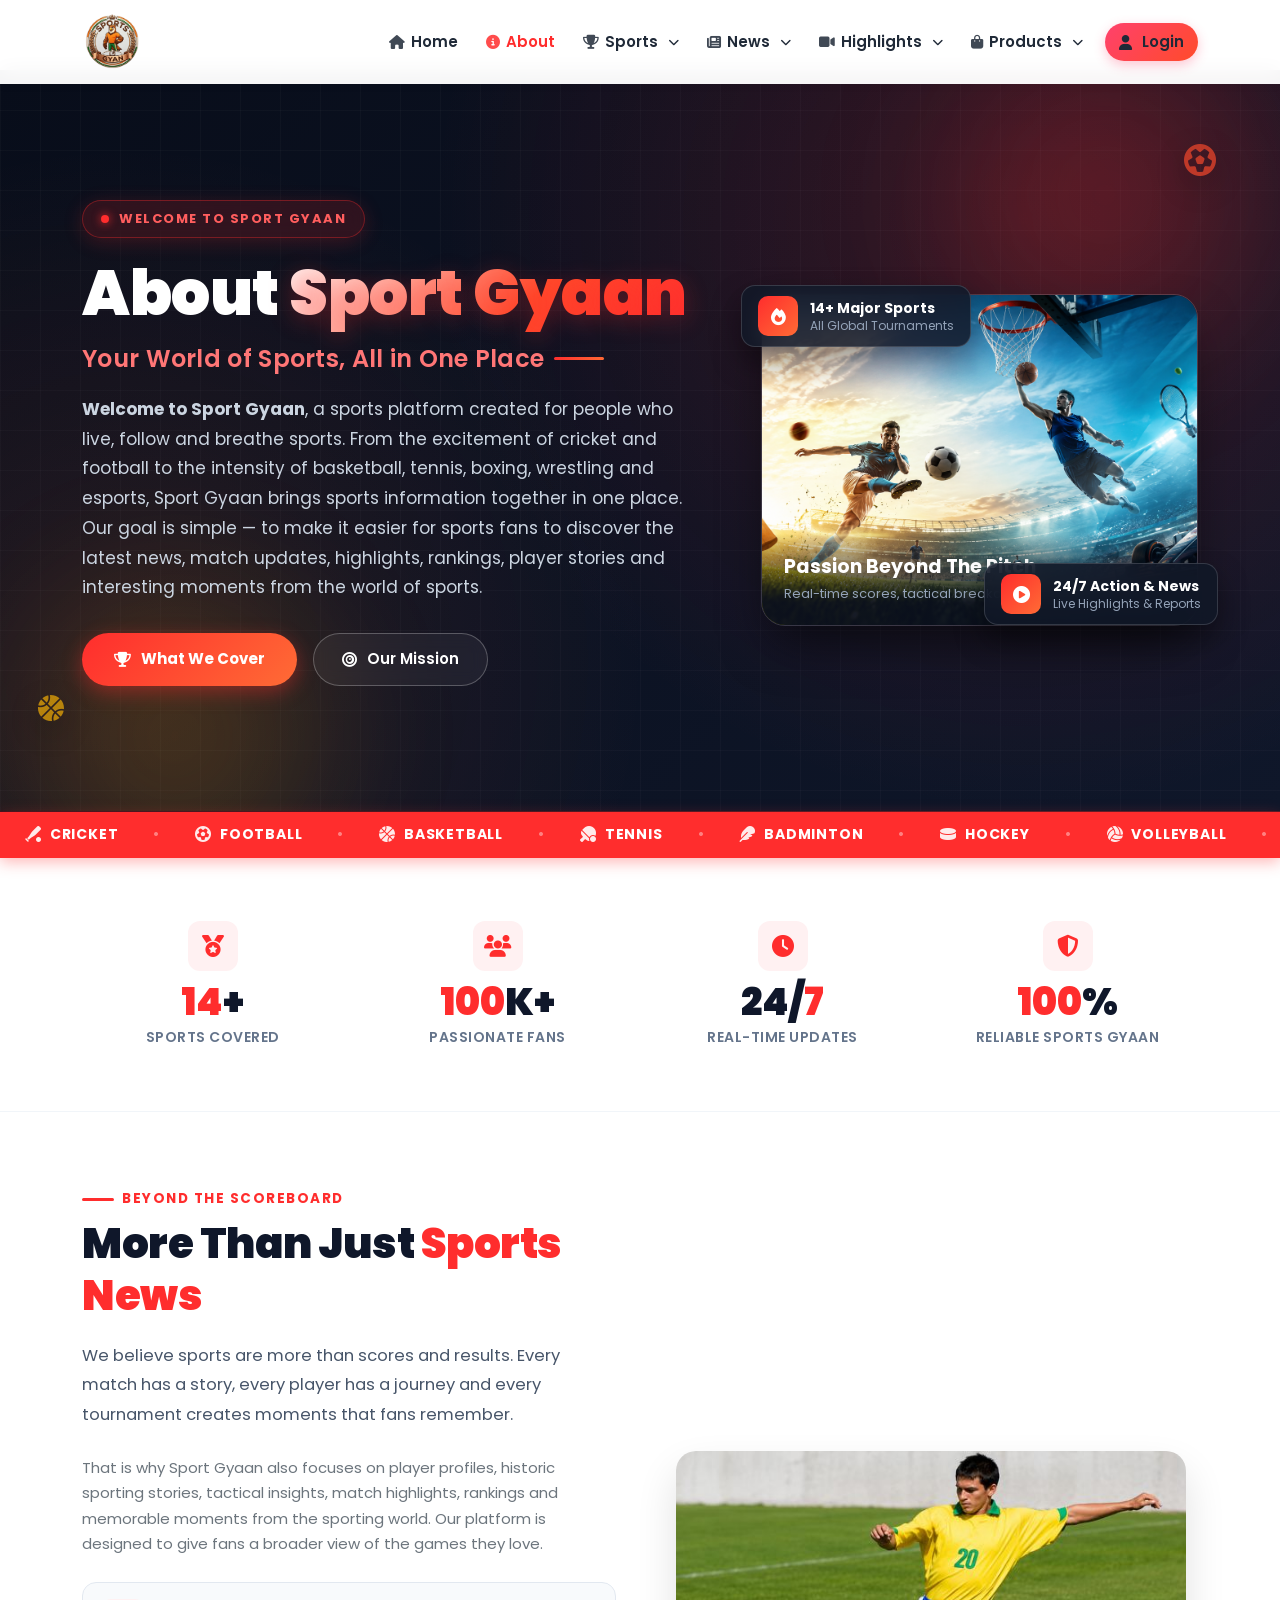
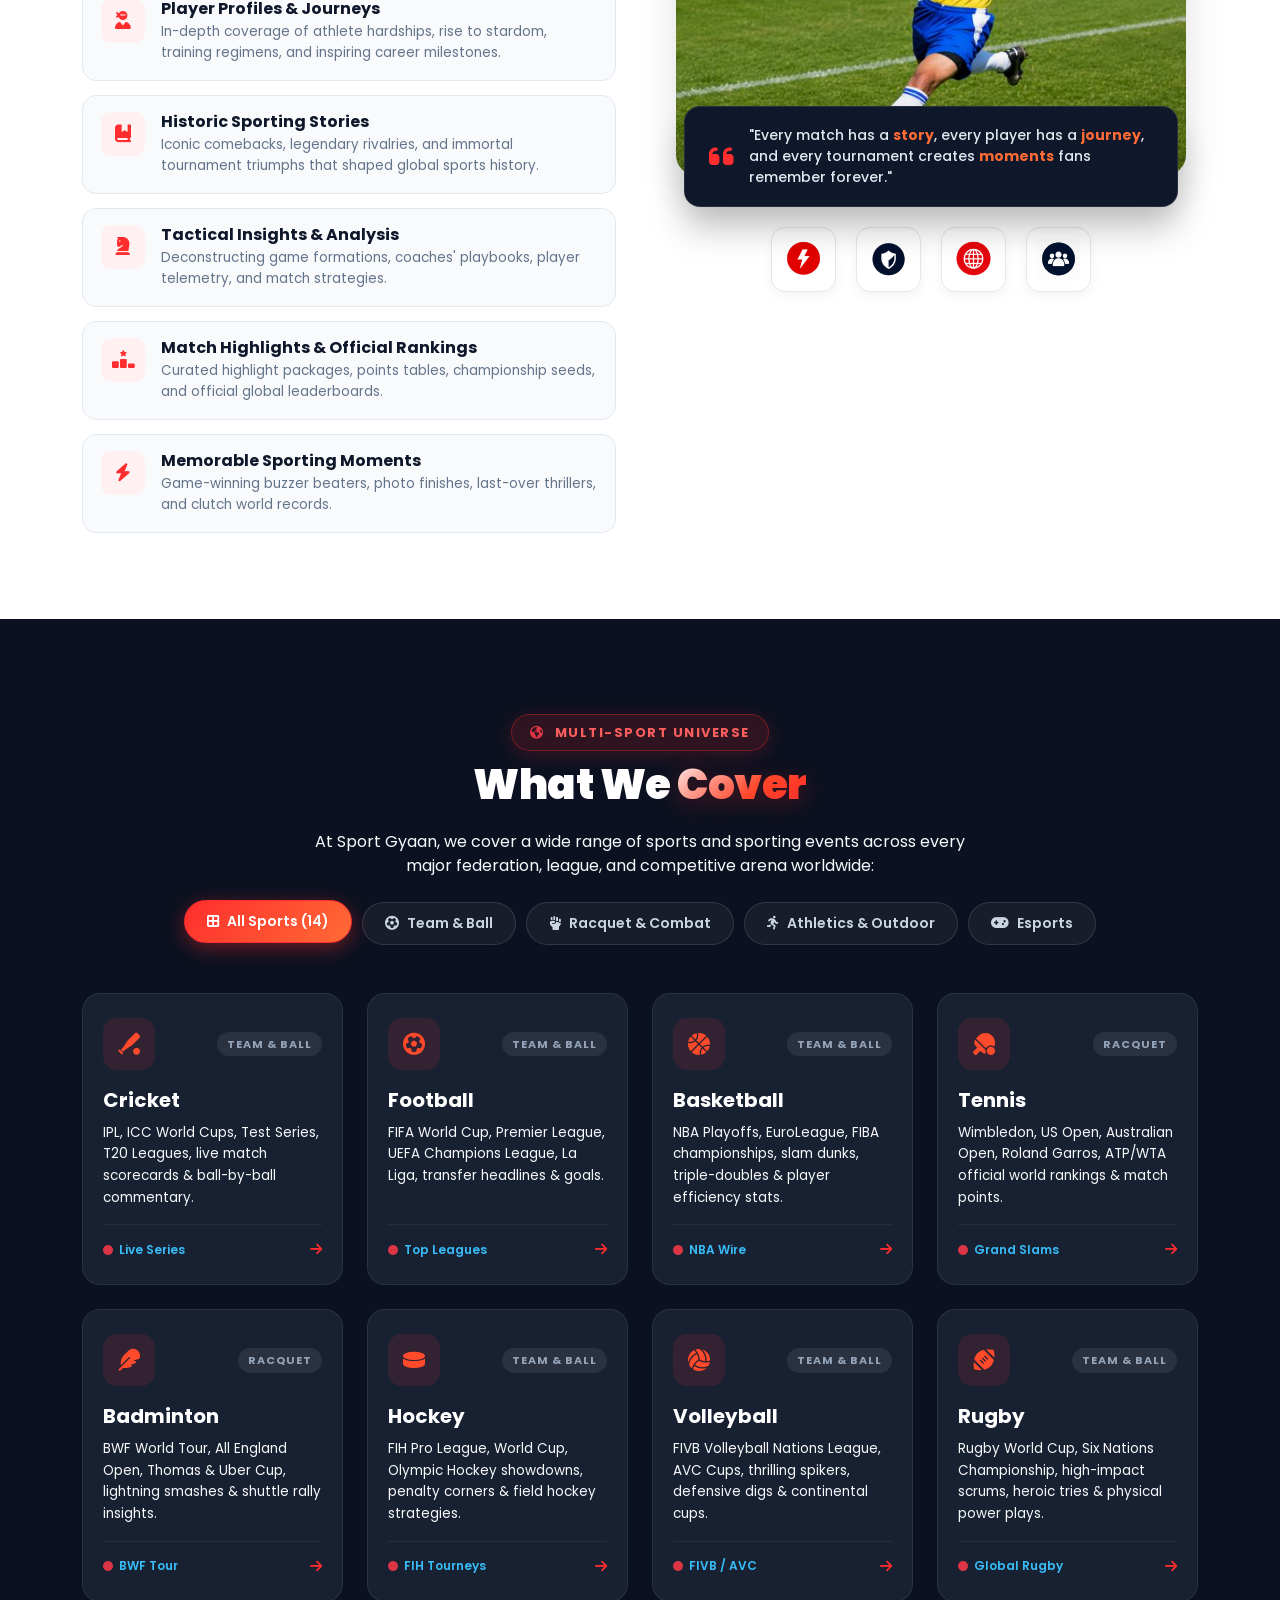
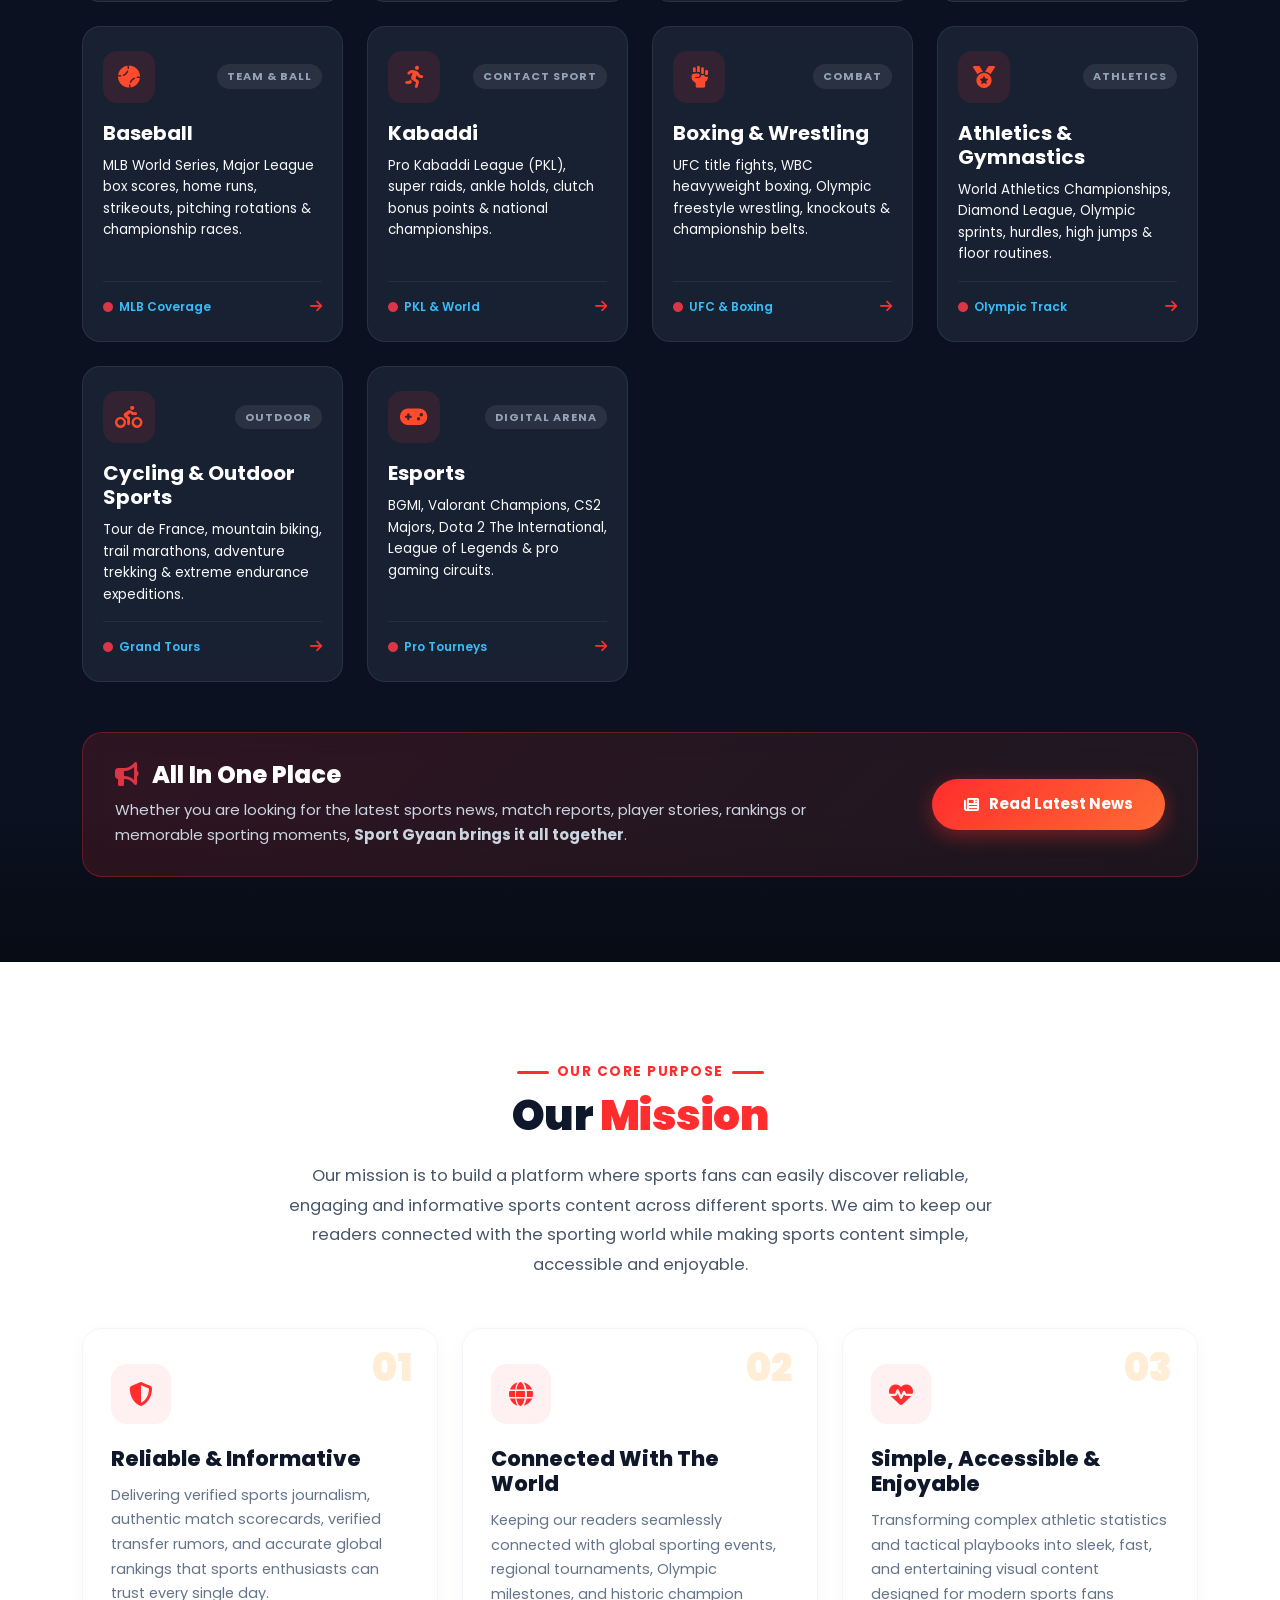
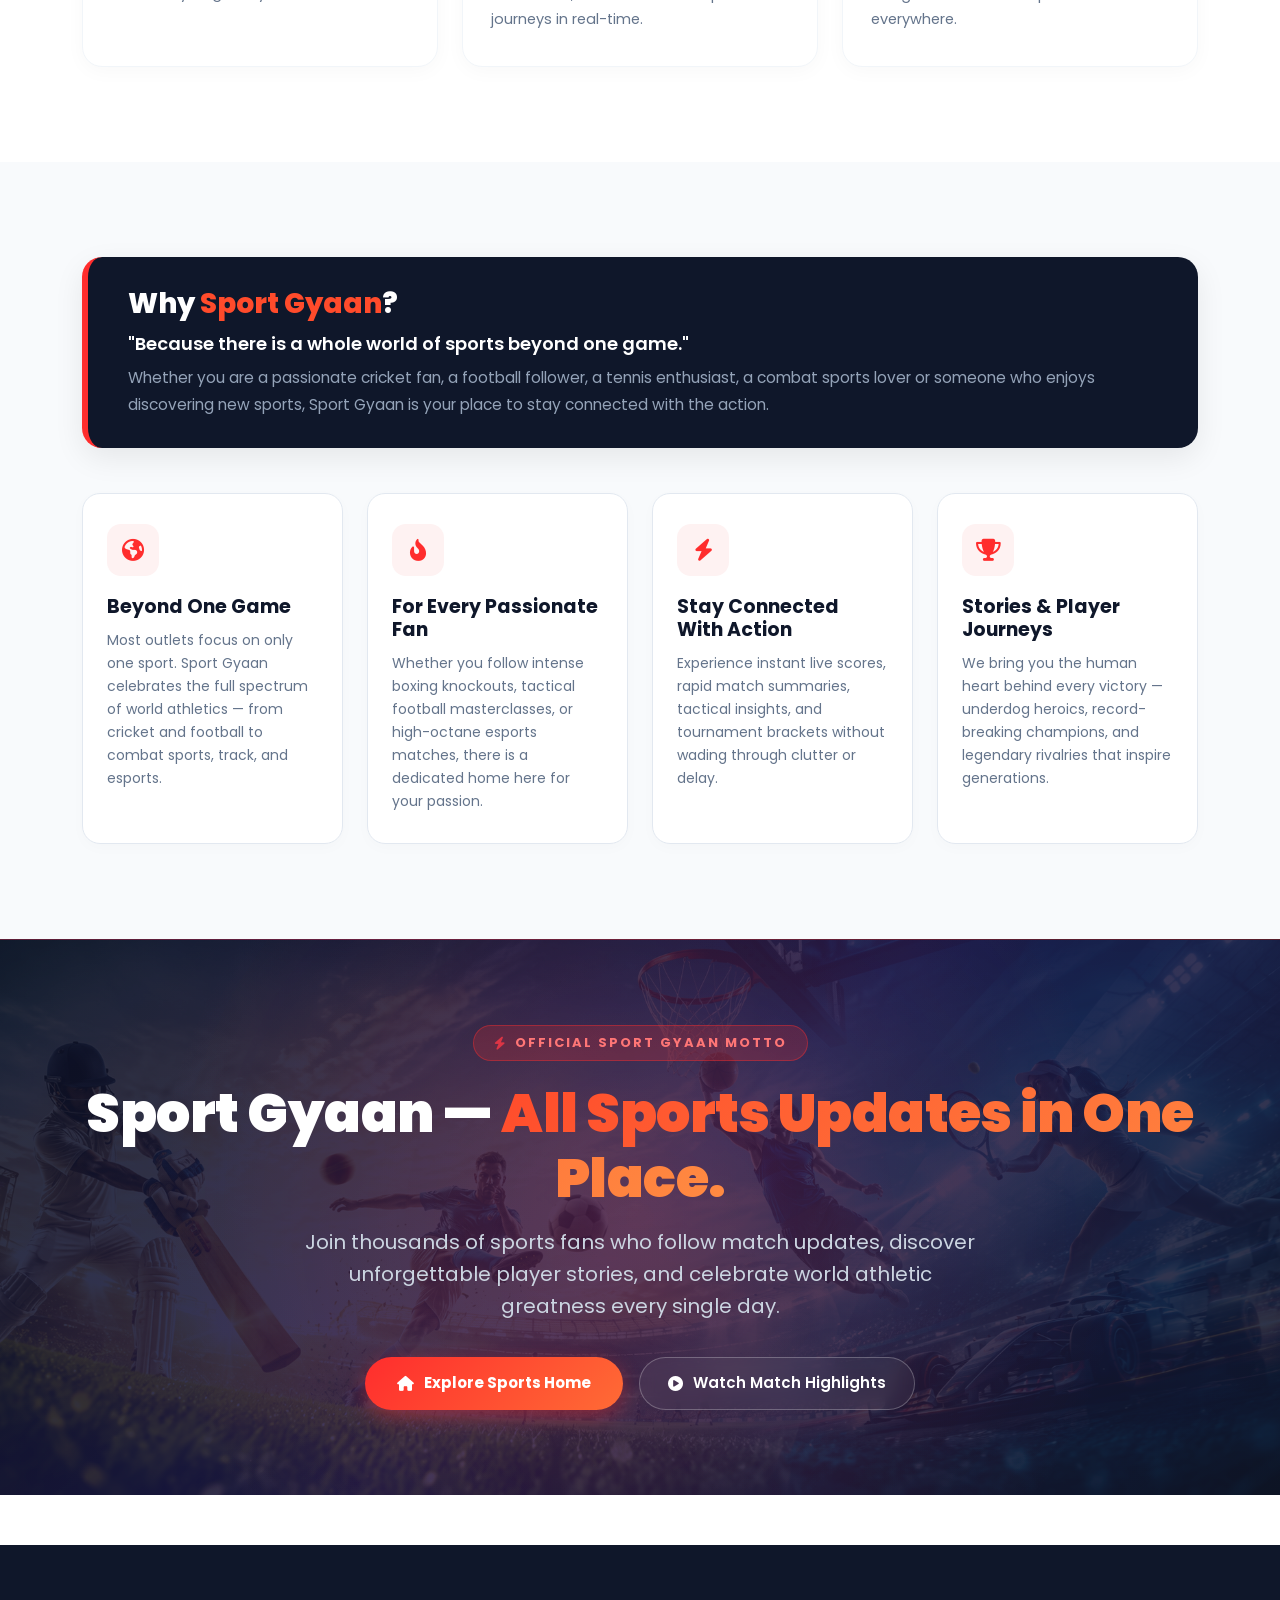
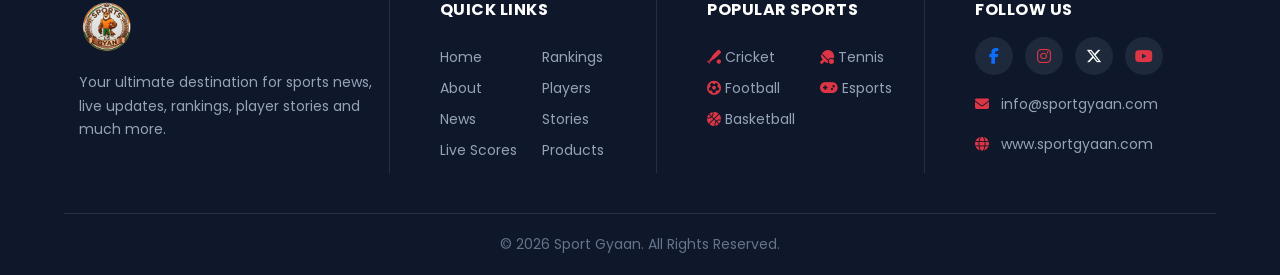
==== commit 291563b2: "Add files via upload" ====
--- a/about.html
+++ b/about.html
@@ -665,7 +665,7 @@
         <h2 class="sports-section-title text-white">
           What We <span class="text-sports-gradient">Cover</span>
         </h2>
-        <p class="text-muted mx-auto" style="max-width: 680px; font-size: 16px;">
+        <p class="coverage-intro mx-auto" style="max-width: 680px; font-size: 16px;">
           At Sport Gyaan, we cover a wide range of sports and sporting events across every major federation, league, and competitive arena worldwide:
         </p>
 
--- a/about.css
+++ b/about.css
@@ -621,6 +621,10 @@
   overflow: hidden;
 }
 
+.what-we-cover-section .coverage-intro {
+  color: var(--sg-text-light);
+}
+
 .what-we-cover-section::after {
   content: '';
   position: absolute;
@@ -758,7 +762,7 @@
 
 .sport-glass-card p {
   font-size: 13.5px;
-  color: #94a3b8;
+  color: #f7f8fa;
   line-height: 1.6;
   margin-bottom: 16px;
 }
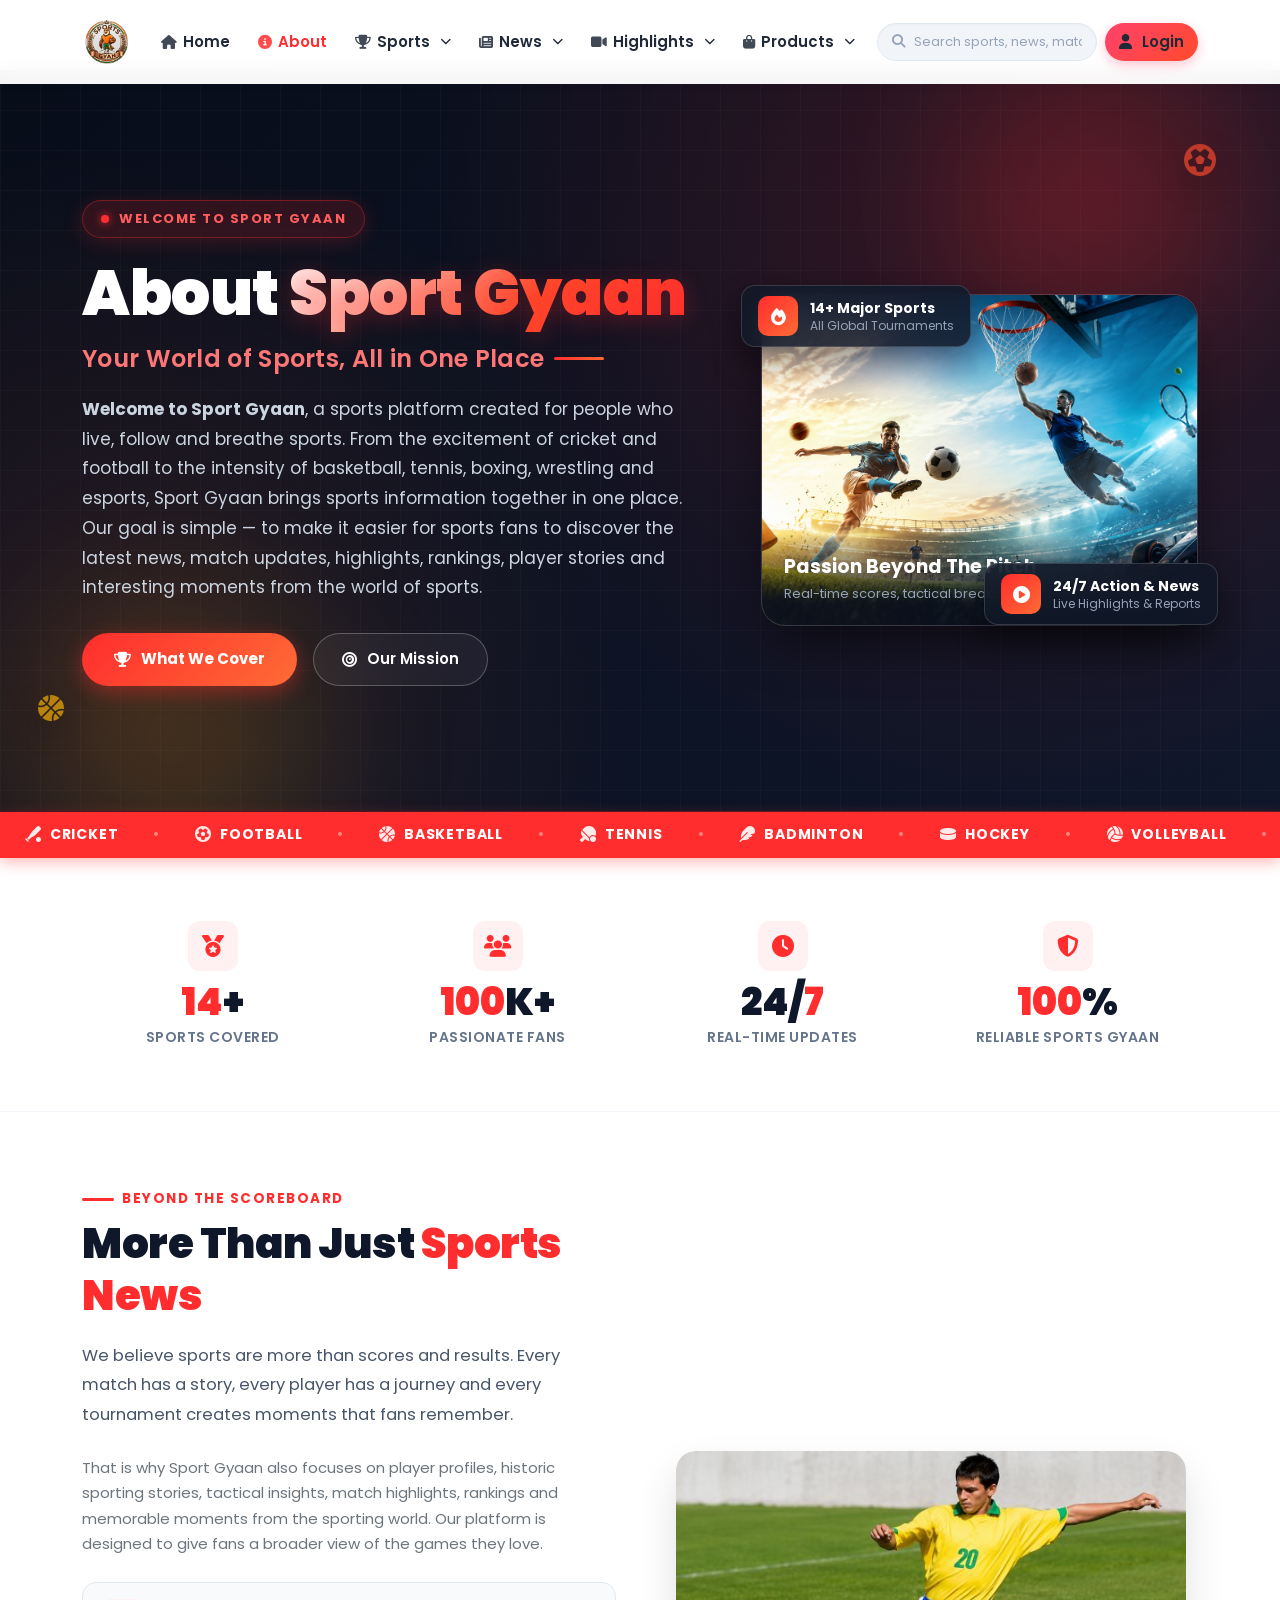
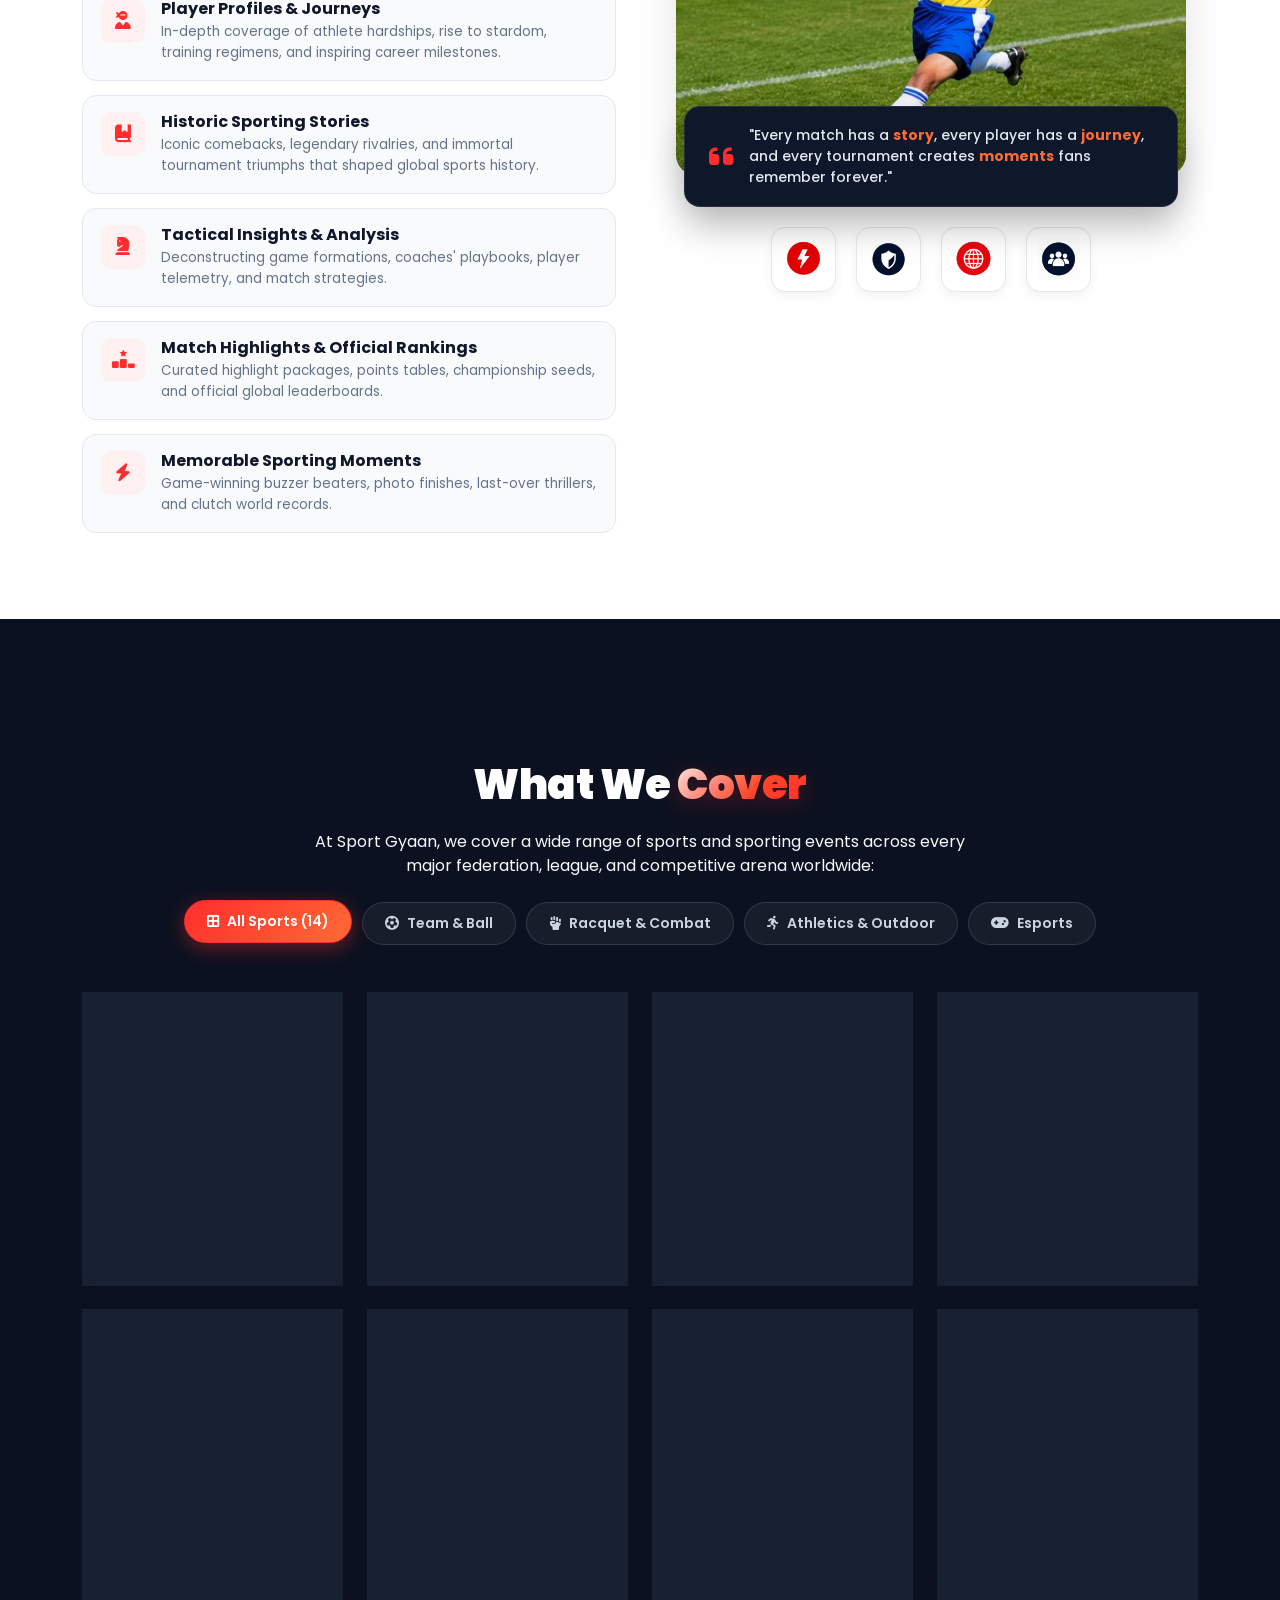
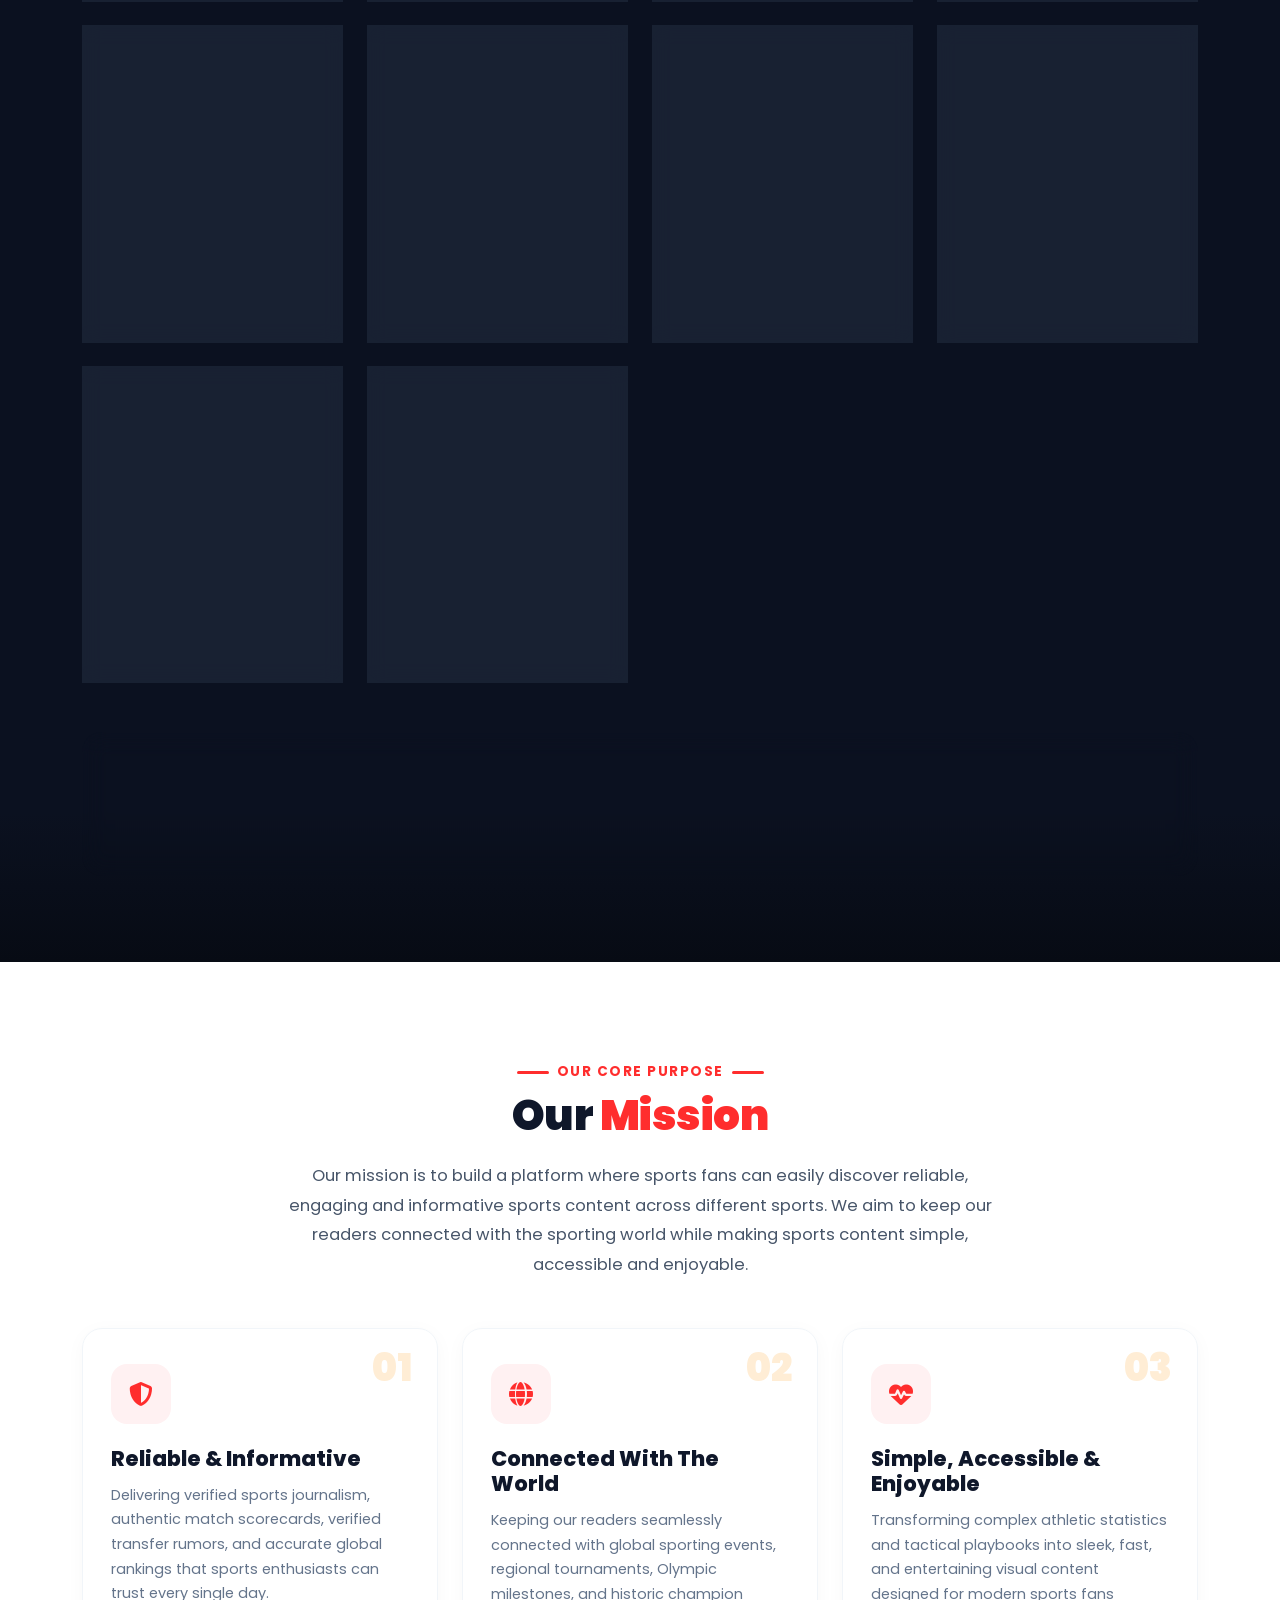
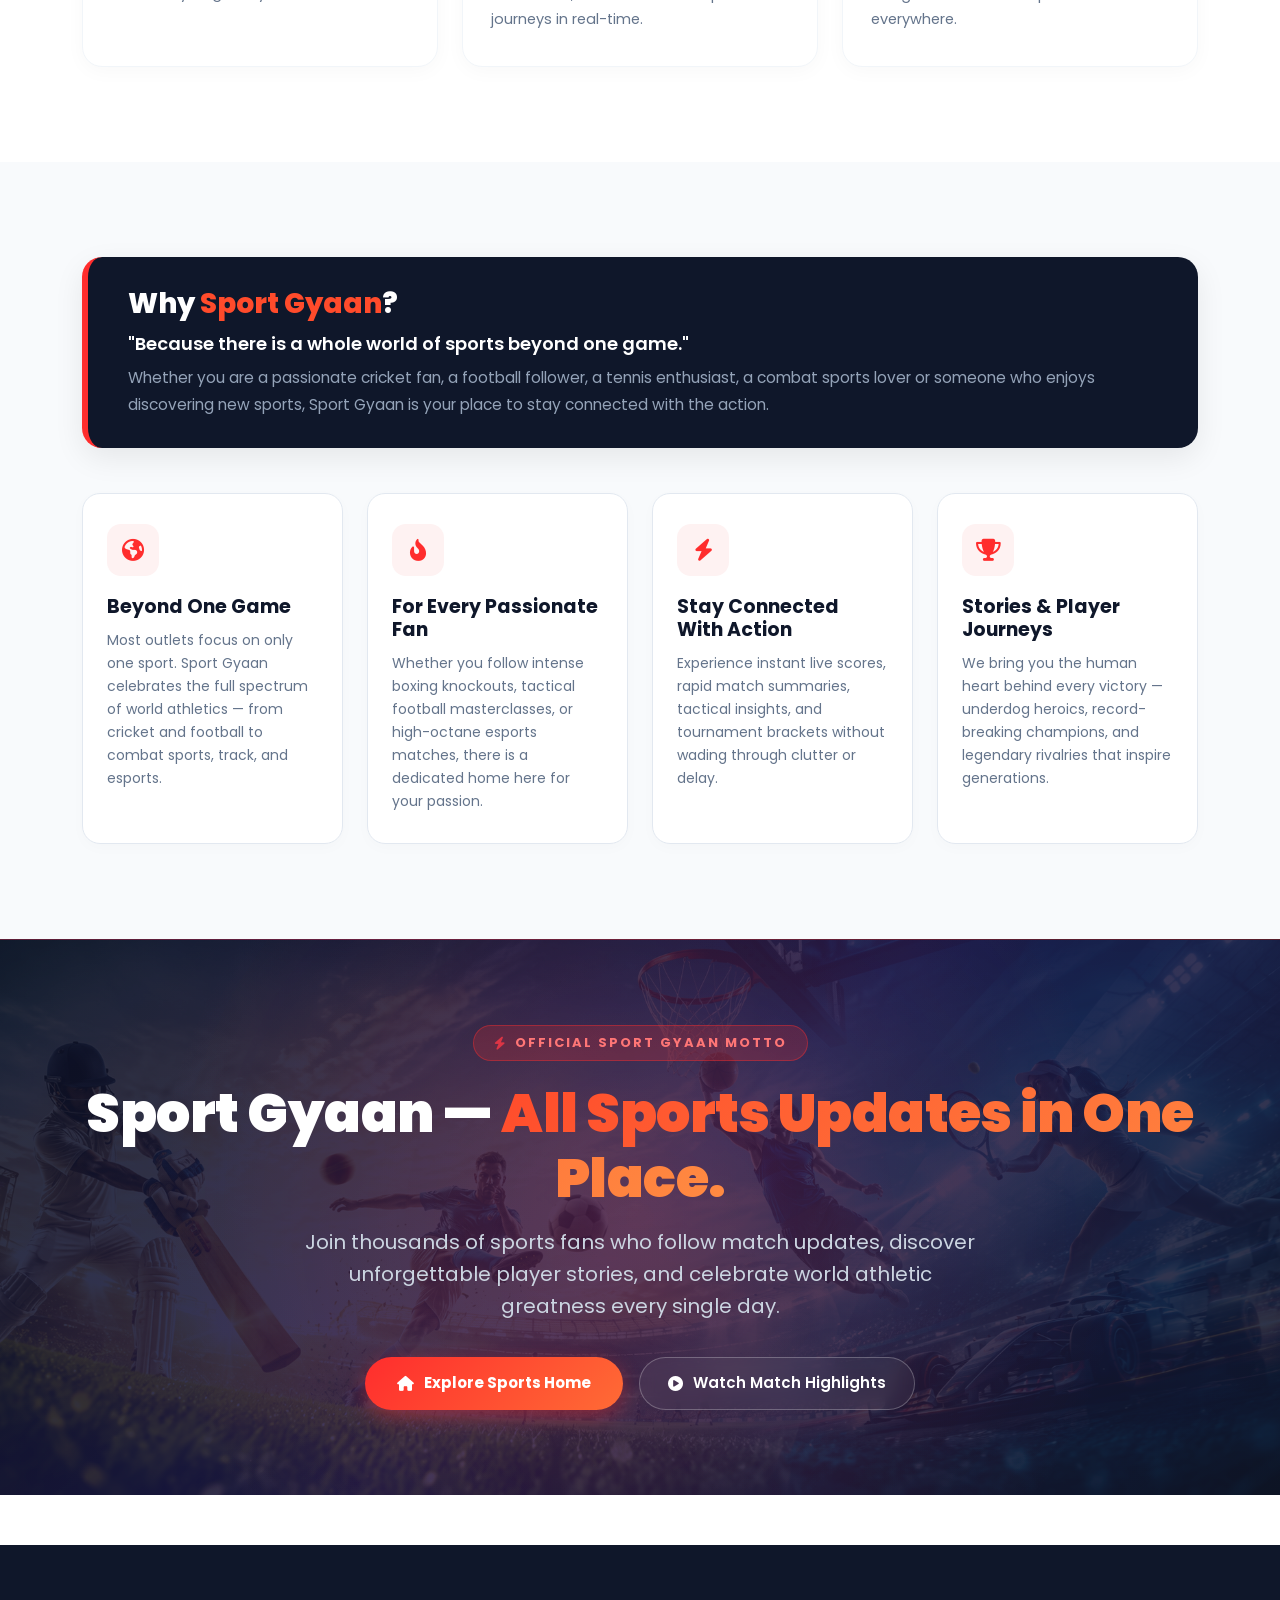
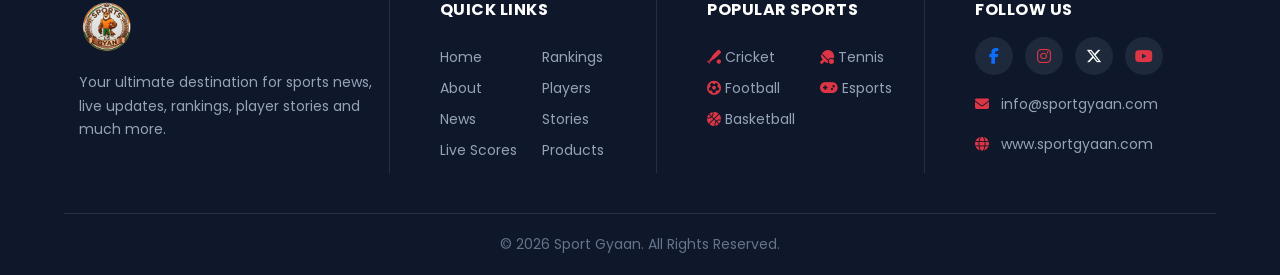
==== commit d1921085: "All update" ====
--- a/about.html
+++ b/about.html
@@ -32,6 +32,11 @@
       <a class="navbar-brand" href="index.html">
         <img src="images/Sports Gyan Logo.png" class="logo" alt="Sport Gyaan Logo">
       </a>
+
+      <!-- Mobile Quick Search Button -->
+      <button class="mobile-search-btn d-lg-none" type="button" id="mobileSearchTrigger" aria-label="Open search">
+        <i class="fa-solid fa-magnifying-glass"></i>
+      </button>
 
       <!-- Clean Animated Hamburger Toggler -->
       <button class="navbar-toggler custom-toggler" type="button" data-bs-toggle="collapse" data-bs-target="#menu" aria-controls="menu" aria-expanded="false" aria-label="Toggle navigation">
@@ -72,7 +77,7 @@
                       </div>
                       <div class="sub-cat-content">
                         <ul class="sub-cat-list">
-                          <li><a href="index.html"><i class="fa-solid fa-angle-right me-1"></i> Football</a></li>
+                          <li><a href="football.html"><i class="fa-solid fa-angle-right me-1"></i> Football</a></li>
                           <li><a href="index.html"><i class="fa-solid fa-angle-right me-1"></i> Cricket</a></li>
                           <li><a href="index.html"><i class="fa-solid fa-angle-right me-1"></i> Basketball</a></li>
                           <li><a href="index.html"><i class="fa-solid fa-angle-right me-1"></i> Hockey</a></li>
@@ -149,7 +154,7 @@
                       </div>
                       <div class="sub-cat-content">
                         <ul class="sub-cat-list">
-                          <li><a href="index.html"><i class="fa-solid fa-angle-right me-1"></i> Football News</a></li>
+                          <li><a href="football.html"><i class="fa-solid fa-angle-right me-1"></i> Football News</a></li>
                           <li><a href="index.html"><i class="fa-solid fa-angle-right me-1"></i> Cricket Updates</a></li>
                           <li><a href="index.html"><i class="fa-solid fa-angle-right me-1"></i> Basketball Wire</a></li>
                           <li><a href="index.html"><i class="fa-solid fa-angle-right me-1"></i> Tennis & Rackets</a></li>
@@ -331,6 +336,33 @@
                   </div>
                 </div>
               </div>
+            </div>
+          </li>
+
+          <!-- Navbar Search Component -->
+          <li class="nav-item nav-search-item ms-lg-2 position-relative">
+            <div class="nav-search-wrapper" id="navSearchWrapper">
+              <i class="fa-solid fa-magnifying-glass nav-search-icon" aria-hidden="true"></i>
+              <input 
+                type="text" 
+                class="form-control nav-search-input" 
+                id="navSearchInput" 
+                placeholder="Search sports, news, matches..." 
+                autocomplete="off" 
+                spellcheck="false"
+                aria-label="Search sports and news"
+              >
+              <button type="button" class="nav-search-clear" id="searchClearBtn" aria-label="Clear search" style="display: none;">
+                <i class="fa-solid fa-xmark"></i>
+              </button>
+            </div>
+            <!-- Live Search Suggestions Dropdown -->
+            <div class="search-results-dropdown" id="searchResultsDropdown" style="display: none;">
+              <div class="search-results-header">
+                <span class="search-count" id="searchCount">Sport Gyaan Search</span>
+                <span class="search-hint"><kbd>Enter</kbd> to open</span>
+              </div>
+              <div class="search-results-list" id="searchResultsList"></div>
             </div>
           </li>
 
--- a/about.css
+++ b/about.css
@@ -117,6 +117,7 @@
 .text-sports-gradient {
   background: linear-gradient(135deg, #ffffff 0%, #ff4b2b 60%, #ff2d2d 100%);
   -webkit-background-clip: text;
+  background-clip: text;
   -webkit-text-fill-color: transparent;
   text-shadow: 0 5px 25px rgba(255, 45, 45, 0.3);
 }
@@ -1057,6 +1058,7 @@
 .slogan-title span {
   background: linear-gradient(135deg, #ff4b2b 0%, #ff8c42 100%);
   -webkit-background-clip: text;
+  background-clip: text;
   -webkit-text-fill-color: transparent;
 }
 
--- a/responsive-style.css
+++ b/responsive-style.css
@@ -1289,3 +1289,409 @@
     border-bottom: none;
   }
 }
+
+/* ==========================================================================
+   NAVBAR SEARCH BAR & LIVE AUTOCOMPLETE SYSTEM
+   ========================================================================== */
+
+.nav-search-item {
+  position: relative;
+}
+
+.nav-search-wrapper {
+  position: relative;
+  display: flex;
+  align-items: center;
+  background: #f1f5f9;
+  border: 1.5px solid #e2e8f0;
+  border-radius: 30px;
+  padding: 3px 14px;
+  width: 220px;
+  transition: all 0.3s cubic-bezier(0.4, 0, 0.2, 1);
+  box-shadow: inset 0 1px 2px rgba(0, 0, 0, 0.03);
+}
+
+.nav-search-wrapper:hover {
+  border-color: #cbd5e1;
+  background: #ffffff;
+}
+
+.nav-search-wrapper.is-focused {
+  width: 280px;
+  background: #ffffff;
+  border-color: var(--primary-color, #ff2d2d);
+  box-shadow: 0 0 0 4px rgba(255, 65, 108, 0.15), 0 4px 12px rgba(0, 0, 0, 0.05);
+}
+
+.nav-search-icon {
+  font-size: 13.5px;
+  color: #94a3b8;
+  margin-right: 8px;
+  transition: color 0.25s ease;
+  flex-shrink: 0;
+}
+
+.nav-search-wrapper.is-focused .nav-search-icon {
+  color: var(--primary-color, #ff2d2d);
+}
+
+.nav-search-input {
+  border: none !important;
+  background: transparent !important;
+  padding: 6px 0 !important;
+  font-size: 13.5px !important;
+  color: #1e293b !important;
+  box-shadow: none !important;
+  outline: none !important;
+  width: 100% !important;
+  font-weight: 500;
+  line-height: 1.4;
+}
+
+.nav-search-input::placeholder {
+  color: #94a3b8;
+  font-size: 13px;
+  font-weight: 400;
+}
+
+.nav-search-clear {
+  background: none;
+  border: none;
+  color: #94a3b8;
+  padding: 0;
+  margin-left: 6px;
+  font-size: 13px;
+  cursor: pointer;
+  display: flex;
+  align-items: center;
+  justify-content: center;
+  transition: color 0.2s ease;
+}
+
+.nav-search-clear:hover {
+  color: var(--primary-color, #ff2d2d);
+}
+
+/* Mobile search trigger button in header */
+.mobile-search-btn {
+  background: #ffffff;
+  border: 1.5px solid rgba(0, 0, 0, 0.08);
+  width: 44px;
+  height: 44px;
+  border-radius: 10px;
+  color: #1f2937;
+  display: flex;
+  align-items: center;
+  justify-content: center;
+  font-size: 16px;
+  cursor: pointer;
+  margin-right: 8px;
+  transition: var(--transition);
+  box-shadow: 0 2px 8px rgba(0, 0, 0, 0.04);
+}
+
+.mobile-search-btn:hover,
+.mobile-search-btn:focus {
+  color: var(--primary-color, #ff2d2d);
+  border-color: var(--primary-color, #ff2d2d);
+}
+
+/* Search Results Floating Dropdown */
+.search-results-dropdown {
+  position: absolute;
+  top: calc(100% + 10px);
+  right: 0;
+  width: 390px;
+  max-width: 92vw;
+  background: #ffffff;
+  border: 1px solid #e2e8f0;
+  border-radius: 16px;
+  box-shadow: 0 20px 45px -10px rgba(0, 0, 0, 0.18), 0 0 1px rgba(0, 0, 0, 0.12);
+  overflow: hidden;
+  z-index: 1100;
+  animation: searchSlideDown 0.22s cubic-bezier(0.16, 1, 0.3, 1);
+}
+
+@keyframes searchSlideDown {
+  from {
+    opacity: 0;
+    transform: translateY(-8px) scale(0.98);
+  }
+  to {
+    opacity: 1;
+    transform: translateY(0) scale(1);
+  }
+}
+
+.search-results-header {
+  display: flex;
+  align-items: center;
+  justify-content: space-between;
+  padding: 10px 16px;
+  background: #f8fafc;
+  border-bottom: 1px solid #f1f5f9;
+  font-size: 11.5px;
+  font-weight: 600;
+  color: #64748b;
+  text-transform: uppercase;
+  letter-spacing: 0.5px;
+}
+
+.search-results-header kbd {
+  background: #ffffff;
+  border: 1px solid #cbd5e1;
+  border-radius: 4px;
+  padding: 2px 6px;
+  font-size: 10px;
+  color: #475569;
+  font-weight: 600;
+  box-shadow: 0 1px 1px rgba(0, 0, 0, 0.05);
+}
+
+.search-results-list {
+  max-height: 380px;
+  overflow-y: auto;
+  padding: 6px;
+}
+
+.search-results-list::-webkit-scrollbar {
+  width: 6px;
+}
+.search-results-list::-webkit-scrollbar-track {
+  background: #f8fafc;
+}
+.search-results-list::-webkit-scrollbar-thumb {
+  background: #cbd5e1;
+  border-radius: 3px;
+}
+
+.search-result-item {
+  display: flex;
+  align-items: flex-start;
+  gap: 12px;
+  padding: 10px 12px;
+  border-radius: 10px;
+  color: #1e293b;
+  text-decoration: none;
+  cursor: pointer;
+  transition: all 0.18s ease;
+  border: 1px solid transparent;
+}
+
+.search-result-item:hover,
+.search-result-item.is-selected {
+  background: #f8fafc;
+  border-color: #e2e8f0;
+  transform: translateX(2px);
+}
+
+.search-result-item.is-selected {
+  background: #fff5f5;
+  border-color: #fed7d7;
+}
+
+.search-item-icon-box {
+  width: 36px;
+  height: 36px;
+  border-radius: 10px;
+  background: linear-gradient(135deg, rgba(255, 65, 108, 0.1), rgba(255, 75, 43, 0.1));
+  color: var(--primary-color, #ff2d2d);
+  display: flex;
+  align-items: center;
+  justify-content: center;
+  font-size: 15px;
+  flex-shrink: 0;
+  margin-top: 2px;
+  transition: transform 0.2s ease;
+}
+
+.search-result-item:hover .search-item-icon-box {
+  transform: scale(1.08);
+}
+
+.search-item-info {
+  flex: 1;
+  min-width: 0;
+}
+
+.search-item-top {
+  display: flex;
+  align-items: center;
+  justify-content: space-between;
+  gap: 6px;
+  margin-bottom: 2px;
+}
+
+.search-item-badge {
+  font-size: 10px;
+  font-weight: 700;
+  text-transform: uppercase;
+  letter-spacing: 0.4px;
+  color: var(--primary-color, #ff2d2d);
+  background: rgba(255, 65, 108, 0.08);
+  padding: 2px 7px;
+  border-radius: 4px;
+}
+
+.search-item-arrow {
+  font-size: 11px;
+  color: #94a3b8;
+  opacity: 0;
+  transition: all 0.2s ease;
+}
+
+.search-result-item:hover .search-item-arrow,
+.search-result-item.is-selected .search-item-arrow {
+  opacity: 1;
+  color: var(--primary-color, #ff2d2d);
+  transform: translateX(2px);
+}
+
+.search-item-title {
+  font-size: 13.5px;
+  font-weight: 600;
+  color: #1e293b;
+  margin: 0;
+  line-height: 1.35;
+  white-space: nowrap;
+  overflow: hidden;
+  text-overflow: ellipsis;
+}
+
+.search-item-title mark {
+  background: rgba(255, 65, 108, 0.18);
+  color: #c53030;
+  padding: 0 2px;
+  border-radius: 2px;
+  font-weight: 700;
+}
+
+.search-item-desc {
+  font-size: 12px;
+  color: #64748b;
+  margin: 2px 0 0 0;
+  line-height: 1.35;
+  display: -webkit-box;
+  -webkit-line-clamp: 1;
+  -webkit-box-orient: vertical;
+  overflow: hidden;
+}
+
+/* Empty State & Suggestion Tags */
+.search-empty-state {
+  padding: 24px 16px;
+  text-align: center;
+}
+
+.search-empty-state i {
+  font-size: 30px;
+  color: #cbd5e1;
+  margin-bottom: 8px;
+  display: block;
+}
+
+.search-empty-state h6 {
+  font-size: 14px;
+  font-weight: 600;
+  color: #334155;
+  margin-bottom: 4px;
+}
+
+.search-empty-state p {
+  font-size: 12px;
+  color: #64748b;
+  margin-bottom: 12px;
+}
+
+.search-suggestion-pills {
+  display: flex;
+  flex-wrap: wrap;
+  gap: 6px;
+  justify-content: center;
+}
+
+.search-suggest-pill {
+  background: #f1f5f9;
+  border: 1px solid #e2e8f0;
+  color: #475569;
+  font-size: 11.5px;
+  font-weight: 500;
+  padding: 4px 11px;
+  border-radius: 20px;
+  cursor: pointer;
+  transition: all 0.2s ease;
+  user-select: none;
+}
+
+.search-suggest-pill:hover {
+  background: #fff0f0;
+  border-color: #fed7d7;
+  color: var(--primary-color, #ff2d2d);
+  transform: translateY(-1px);
+}
+
+/* Highlight Target Pulse on Section */
+.search-target-highlight {
+  animation: searchGlowPulse 2.5s cubic-bezier(0.2, 0.8, 0.2, 1);
+}
+
+@keyframes searchGlowPulse {
+  0% {
+    box-shadow: 0 0 0 0 rgba(255, 65, 108, 0.6);
+    outline: 3px solid rgba(255, 65, 108, 0.8);
+    transform: scale(1.005);
+  }
+  50% {
+    box-shadow: 0 0 35px rgba(255, 65, 108, 0.45);
+    outline: 3px solid rgba(255, 65, 108, 0.8);
+  }
+  100% {
+    box-shadow: none;
+    outline: none;
+    transform: scale(1);
+  }
+}
+
+/* Responsive adjustments for mid-size desktop */
+@media (min-width: 992px) and (max-width: 1199.98px) {
+  .navbar-nav .nav-link {
+    padding: 8px 8px !important;
+    font-size: 14px;
+  }
+  .nav-search-wrapper {
+    width: 180px;
+  }
+  .nav-search-wrapper.is-focused {
+    width: 230px;
+  }
+}
+
+/* Mobile responsive adjustments */
+@media (max-width: 991.98px) {
+  .nav-search-item {
+    order: -1;
+    width: 100%;
+    margin-bottom: 16px;
+    margin-top: 6px;
+    padding: 0;
+  }
+
+  .nav-search-wrapper {
+    width: 100% !important;
+    padding: 7px 16px;
+    background: #ffffff;
+    border-color: #e2e8f0;
+    box-shadow: 0 2px 10px rgba(0, 0, 0, 0.04);
+  }
+
+  .nav-search-input {
+    font-size: 14.5px !important;
+  }
+
+  .search-results-dropdown {
+    width: 100%;
+    left: 0;
+    right: 0;
+    top: calc(100% + 6px);
+  }
+}
